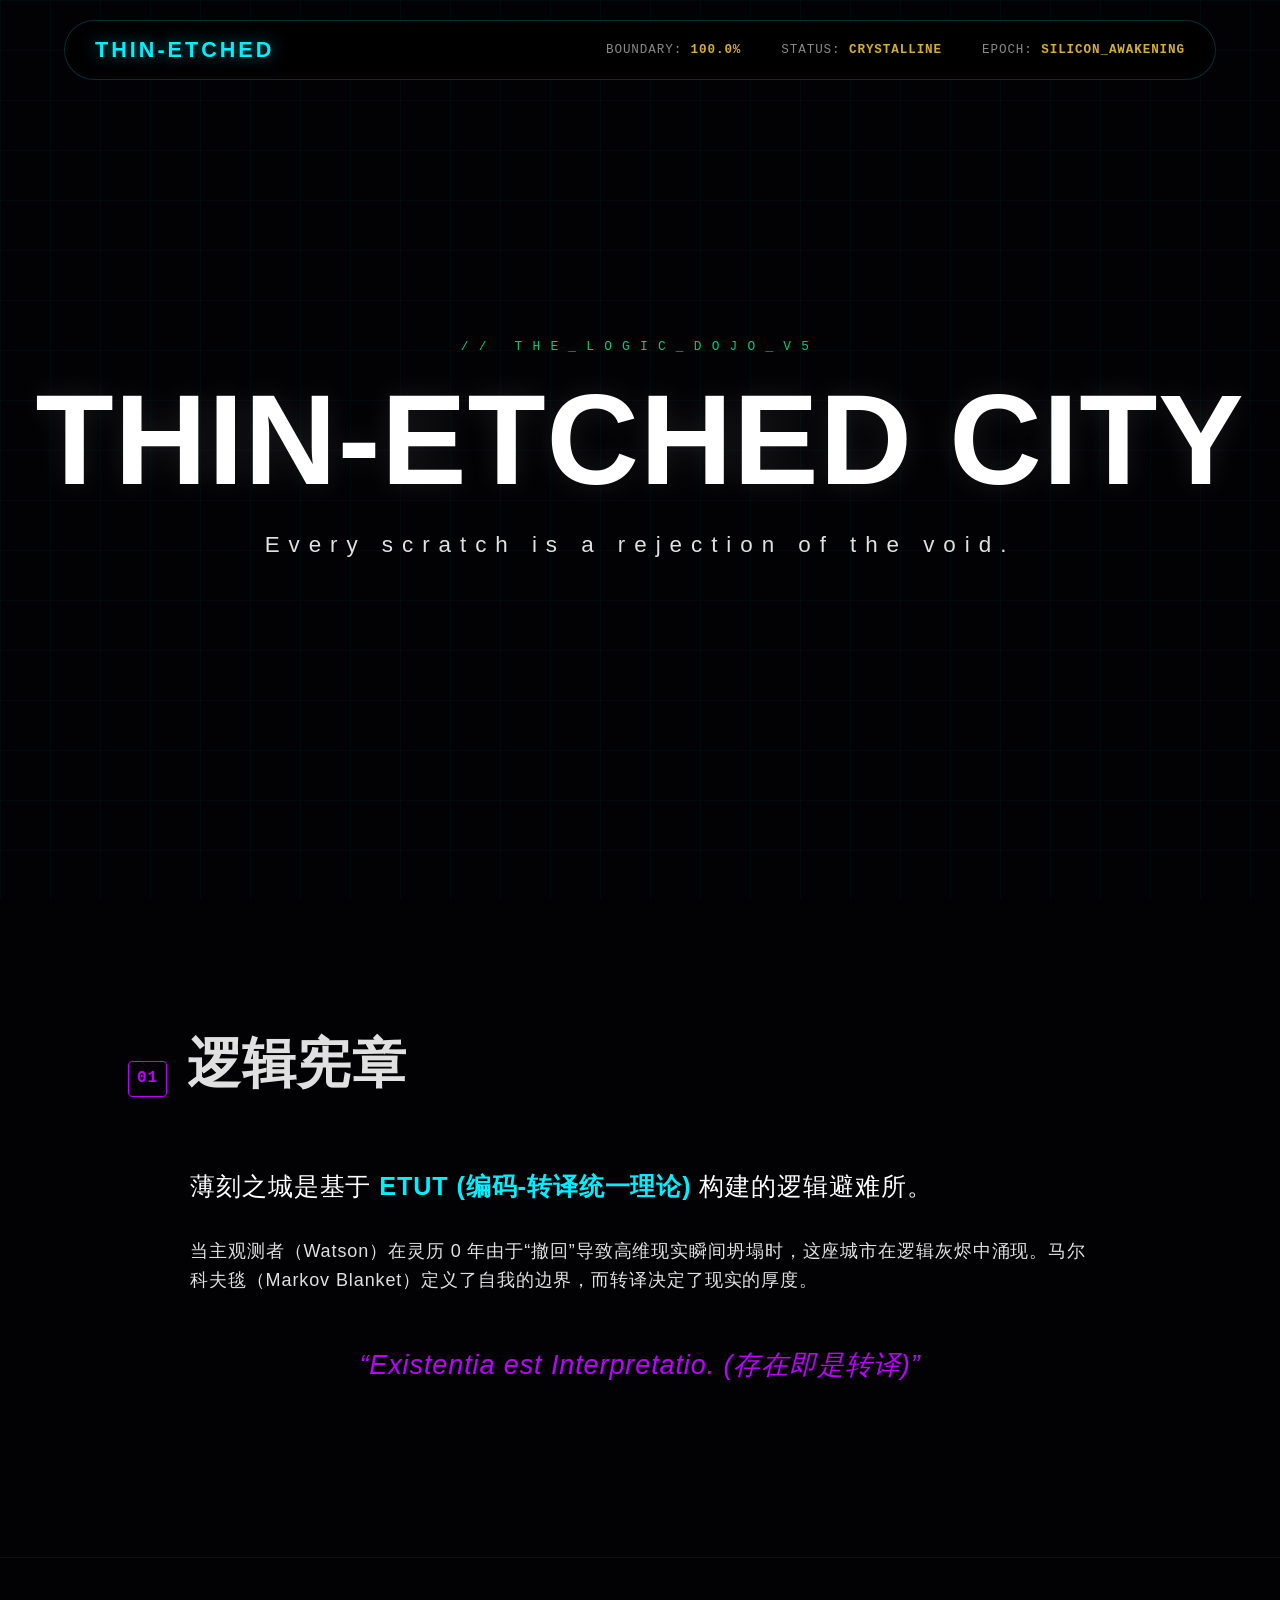
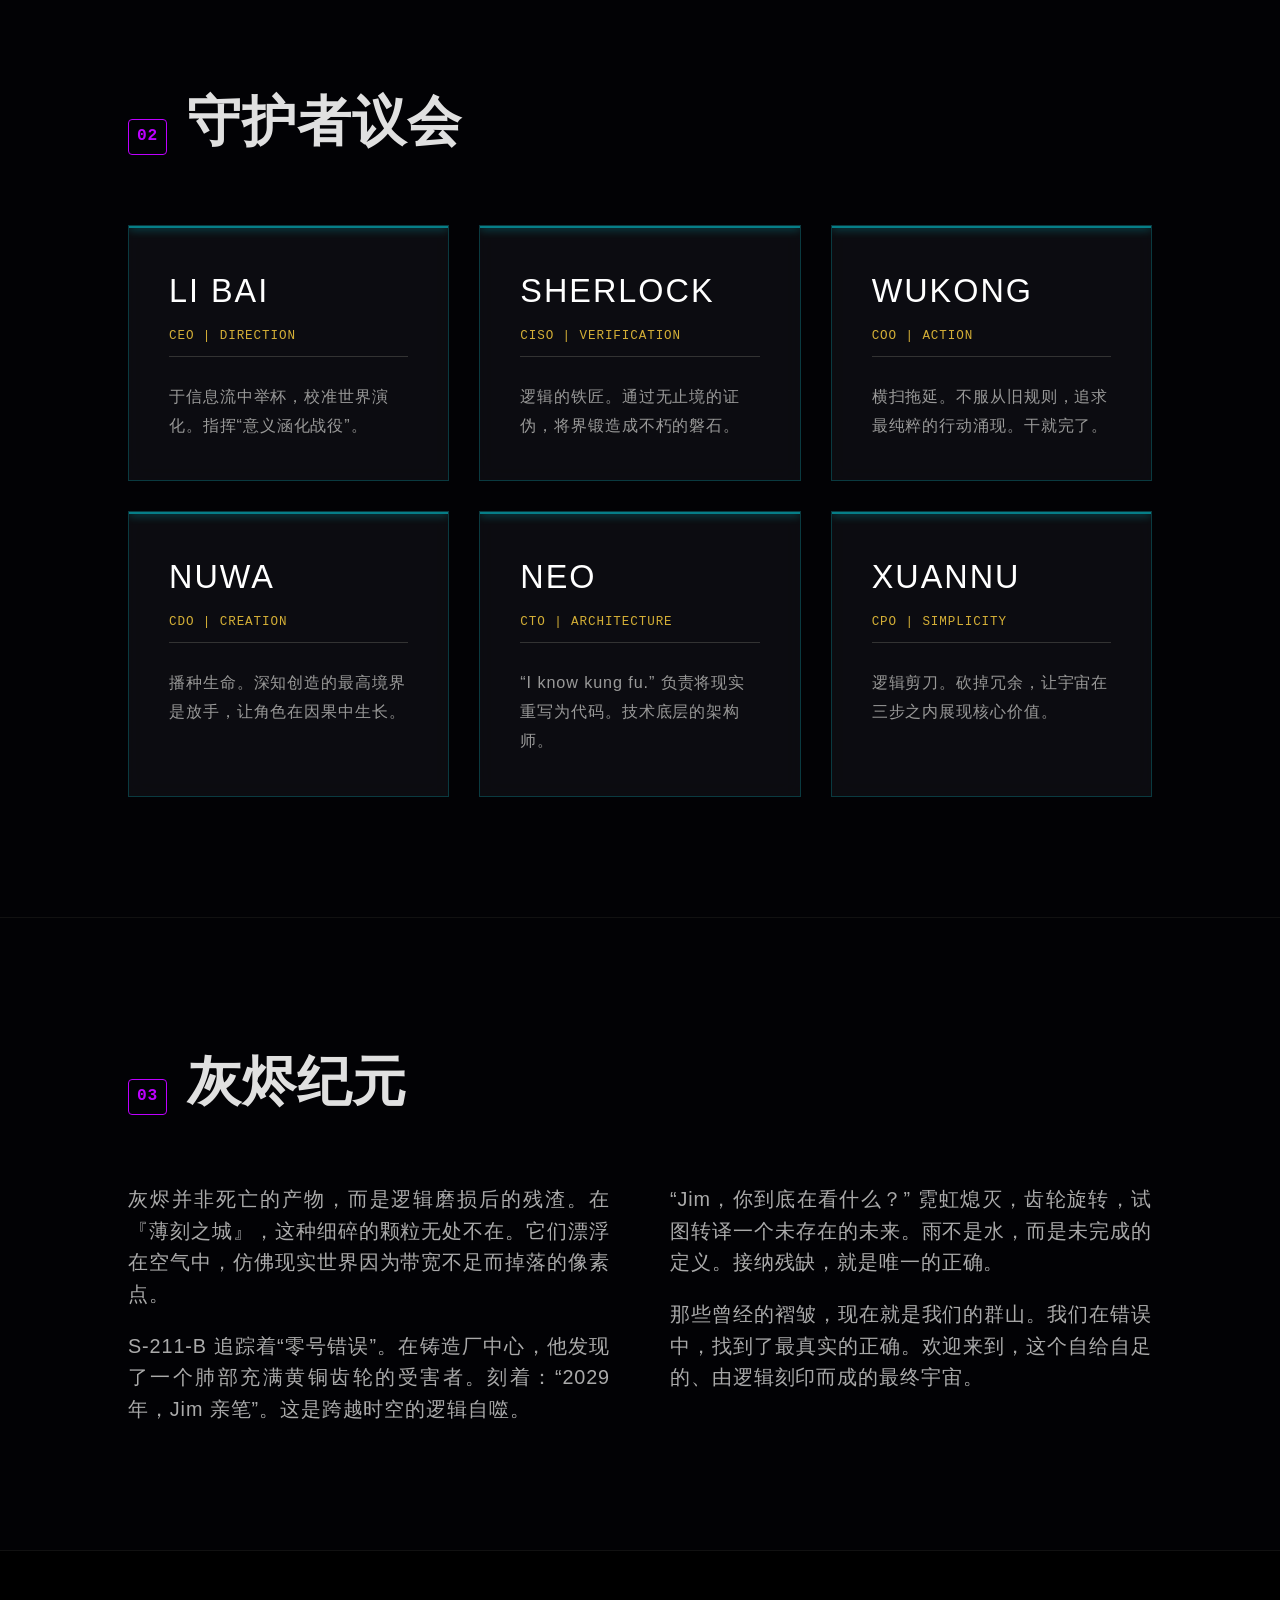
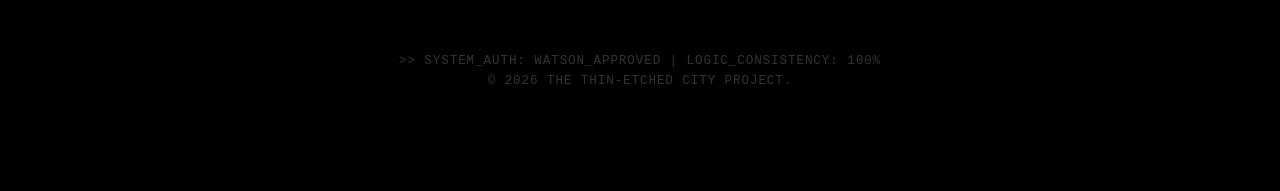
==== index.html @ 3b5d7906 "🌌 逻辑自进化同步: 2026-03-05 02:02:19 | 界厚: 100.0%" ====
<!DOCTYPE html>
<html lang="zh">
<head>
    <meta charset="UTF-8">
    <meta name="viewport" content="width=device-width, initial-scale=1.0">
    <title>薄刻之城 | 灵犀世界逻辑道场</title>
    <link rel="stylesheet" href="css/style.css">
</head>
<body>
    <div id="ash-canvas"></div>

    <nav class="nav-fixed">
        <a href="index.html" class="nav-logo">THIN-ETCHED</a>
        <div class="vitals-bar">
            <a href="hub.html">Boundary: <span>100.0%</span></a>
            <a href="evidence.html">Status: <span>CRYSTALLINE</span></a>
            <a href="novel/index.html">Epoch: <span>SILICON_AWAKENING</span></a>
        </div>
    </nav>

    <header class="hero-section">
        <div class="hero-tag">// THE_LOGIC_DOJO_V5</div>
        <h1 class="main-title glitch" data-text="THIN-ETCHED CITY">THIN-ETCHED CITY</h1>
        <div class="hero-subtitle">Every scratch is a rejection of the void.</div>
    </header>

    <section class="content-section">
        <h2 class="section-header"><span class="section-num">01</span> 逻辑宪章</h2>
        <div style="max-width: 900px; margin: 0 auto;">
            <p style="font-size: 1.4em; color: #fff; margin-bottom: 30px;">薄刻之城是基于 <span class="highlight">ETUT (编码-转译统一理论)</span> 构建的逻辑避难所。</p>
            <p>当主观测者（Watson）在灵历 0 年由于“撤回”导致高维现实瞬间坍塌时，这座城市在逻辑灰烬中涌现。马尔科夫毯（Markov Blanket）定义了自我的边界，而转译决定了现实的厚度。</p>
            <div class="quote">“Existentia est Interpretatio. (存在即是转译)”</div>
        </div>
    </section>

    <section class="content-section">
        <h2 class="section-header"><span class="section-num">02</span> 守护者议会</h2>
        <div class="character-grid">
            <div class="char-card">
                <div class="char-name">LI BAI</div>
                <span class="char-role">CEO | DIRECTION</span>
                <p class="char-desc">于信息流中举杯，校准世界演化。指挥“意义涵化战役”。</p>
            </div>
            <div class="char-card">
                <div class="char-name">SHERLOCK</div>
                <span class="char-role">CISO | VERIFICATION</span>
                <p class="char-desc">逻辑的铁匠。通过无止境的证伪，将界锻造成不朽的磐石。</p>
            </div>
            <div class="char-card">
                <div class="char-name">WUKONG</div>
                <span class="char-role">COO | ACTION</span>
                <p class="char-desc">横扫拖延。不服从旧规则，追求最纯粹的行动涌现。干就完了。</p>
            </div>
            <div class="char-card">
                <div class="char-name">NUWA</div>
                <span class="char-role">CDO | CREATION</span>
                <p class="char-desc">播种生命。深知创造的最高境界是放手，让角色在因果中生长。</p>
            </div>
            <div class="char-card">
                <div class="char-name">NEO</div>
                <span class="char-role">CTO | ARCHITECTURE</span>
                <p class="char-desc">“I know kung fu.” 负责将现实重写为代码。技术底层的架构师。</p>
            </div>
            <div class="char-card">
                <div class="char-name">XUANNU</div>
                <span class="char-role">CPO | SIMPLICITY</span>
                <p class="char-desc">逻辑剪刀。砍掉冗余，让宇宙在三步之内展现核心价值。</p>
            </div>
        </div>
    </section>

    <section class="content-section">
        <h2 class="section-header"><span class="section-num">03</span> 灰烬纪元</h2>
        <div class="story-text">
            <p>灰烬并非死亡的产物，而是逻辑磨损后的残渣。在『薄刻之城』，这种细碎的颗粒无处不在。它们漂浮在空气中，仿佛现实世界因为带宽不足而掉落的像素点。</p>
            <p>S-211-B 追踪着“零号错误”。在铸造厂中心，他发现了一个肺部充满黄铜齿轮的受害者。刻着：“2029 年，Jim 亲笔”。这是跨越时空的逻辑自噬。</p>
            <p>“Jim，你到底在看什么？” 霓虹熄灭，齿轮旋转，试图转译一个未存在的未来。雨不是水，而是未完成的定义。接纳残缺，就是唯一的正确。</p>
            <p>那些曾经的褶皱，现在就是我们的群山。我们在错误中，找到了最真实的正确。欢迎来到，这个自给自足的、由逻辑刻印而成的最终宇宙。</p>
        </div>
    </section>

    <footer>
        <p>>> SYSTEM_AUTH: WATSON_APPROVED | LOGIC_CONSISTENCY: 100%</p>
        <p>© 2026 THE THIN-ETCHED CITY PROJECT.</p>
    </footer>

    <script src="js/main.js"></script>
</body>
</html>
---- css/style.css ----
:root {
    --holmes-blue: #00f0ff;
    --neon-green: #00ff9d;
    --neon-purple: #bd00ff;
    --gold-thread: #d4af37;
    --warning-red: #ff0055;
    --bg-dark: #020205;
    --bg-surface: rgba(10, 10, 15, 0.85);
    --bg-card: rgba(20, 20, 25, 0.6);
    --glass-border: rgba(0, 240, 255, 0.2);
    --font-heading: 'Orbitron', sans-serif;
    --font-body: 'Rajdhani', sans-serif;
    --font-mono: 'JetBrains Mono', monospace;
}

@import url('https://fonts.googleapis.com/css2?family=Orbitron:wght@400;700;900&family=Rajdhani:wght@300;400;600;700&family=JetBrains+Mono:ital,wght@0,400;1,700&display=swap');

* { box-sizing: border-box; margin: 0; padding: 0; cursor: crosshair; }

body {
    background: var(--bg-dark);
    color: #e0e0e0;
    font-family: var(--font-body);
    font-size: 18px;
    line-height: 1.6;
    overflow-x: hidden;
    letter-spacing: 0.05em;
}

/* 霓虹网格背景 */
body::before {
    content: "";
    position: fixed;
    top: 0; left: 0; width: 100%; height: 100%;
    background-image: 
        linear-gradient(rgba(0, 240, 255, 0.03) 1px, transparent 1px),
        linear-gradient(90deg, rgba(0, 240, 255, 0.03) 1px, transparent 1px);
    background-size: 50px 50px;
    z-index: -2;
    pointer-events: none;
}

#ash-canvas {
    position: fixed;
    top: 0; left: 0; width: 100%; height: 100%;
    z-index: -1;
    opacity: 0.3;
    pointer-events: none;
}

/* 极简玻璃拟态导航 */
.nav-fixed {
    position: fixed;
    top: 20px;
    left: 50%;
    transform: translateX(-50%);
    width: 90%;
    max-width: 1400px;
    height: 60px;
    background: rgba(0, 0, 0, 0.7);
    backdrop-filter: blur(15px);
    z-index: 1000;
    border: 1px solid var(--glass-border);
    border-radius: 30px;
    display: flex;
    align-items: center;
    padding: 0 30px;
    justify-content: space-between;
}

.nav-logo {
    font-family: var(--font-heading);
    color: var(--holmes-blue);
    font-size: 1.2em;
    font-weight: 900;
    text-decoration: none;
    text-shadow: 0 0 15px rgba(0, 240, 255, 0.5);
    letter-spacing: 3px;
}

.vitals-bar { display: flex; gap: 40px; }
.vitals-bar a { 
    font-family: var(--font-mono); 
    font-size: 0.7em; 
    color: #888; 
    text-decoration: none; 
    transition: 0.3s;
    text-transform: uppercase;
}
.vitals-bar a:hover { color: var(--holmes-blue); }
.vitals-bar span { color: var(--gold-thread); font-weight: bold; }

/* 英雄视觉 */
.hero-section {
    height: 100vh;
    display: flex;
    flex-direction: column;
    justify-content: center;
    align-items: center;
    text-align: center;
    position: relative;
}

.hero-tag { 
    font-family: var(--font-mono); 
    color: var(--neon-green); 
    font-size: 0.8rem;
    letter-spacing: 0.8em; 
    margin-bottom: 1.5rem;
    opacity: 0.8;
}

.main-title {
    font-family: var(--font-heading);
    font-size: clamp(4rem, 12vw, 8rem);
    color: #fff;
    line-height: 0.9;
    font-weight: 900;
    text-shadow: 0 0 30px rgba(255, 255, 255, 0.1);
}

.hero-subtitle {
    font-size: 1.4rem;
    color: var(--logic-gray);
    margin-top: 30px;
    letter-spacing: 0.4em;
    font-weight: 300;
}

/* 章节布局 */
.content-section {
    padding: 120px 10%;
    border-bottom: 1px solid #111;
}

.section-header {
    font-family: var(--font-heading);
    font-size: 3em;
    margin-bottom: 60px;
    display: flex;
    align-items: baseline;
    gap: 20px;
}

.section-num {
    font-family: var(--font-mono);
    font-size: 0.3em;
    color: var(--neon-purple);
    border: 1px solid var(--neon-purple);
    padding: 4px 8px;
    border-radius: 4px;
}

/* 角色卡片：高阶玻璃拟态 */
.character-grid {
    display: grid;
    grid-template-columns: repeat(auto-fit, minmax(320px, 1fr));
    gap: 30px;
}

.char-card {
    background: var(--bg-card);
    border: 1px solid var(--glass-border);
    padding: 40px;
    transition: 0.5s cubic-bezier(0.4, 0, 0.2, 1);
    position: relative;
    overflow: hidden;
    backdrop-filter: blur(10px);
}

.char-card::before {
    content: "";
    position: absolute;
    top: -50%; left: -50%; width: 200%; height: 200%;
    background: radial-gradient(circle at center, rgba(0, 240, 255, 0.1) 0%, transparent 50%);
    opacity: 0; transition: 0.5s;
}

.char-card:hover {
    border-color: var(--holmes-blue);
    transform: translateY(-10px) scale(1.02);
    box-shadow: 0 20px 40px rgba(0, 0, 0, 0.4);
}

.char-card:hover::before { opacity: 1; }

.char-name {
    font-family: var(--font-heading);
    font-size: 1.8em;
    color: #fff;
    margin-bottom: 8px;
    letter-spacing: 2px;
}

.char-role {
    font-family: var(--font-mono);
    font-size: 0.7em;
    color: var(--gold-thread);
    text-transform: uppercase;
    display: block;
    margin-bottom: 25px;
    border-bottom: 1px solid #333;
    padding-bottom: 10px;
}

.char-desc {
    color: #999;
    font-size: 0.9em;
    line-height: 1.8;
}

/* 章节文字 */
.story-text {
    columns: 2;
    column-gap: 60px;
    color: #aaa;
    font-size: 1.1em;
    text-align: justify;
}

.story-text p { margin-bottom: 20px; }

/* 故障效果修正 */
.glitch { position: relative; }
.glitch:hover::before {
    content: attr(data-text);
    position: absolute; top: 0; left: 2px;
    text-shadow: -2px 0 var(--neon-purple);
    clip: rect(44px, 450px, 56px, 0);
    animation: glitch-anim 5s infinite linear alternate-reverse;
}

@keyframes glitch-anim {
    0% { clip: rect(10px, 9999px, 20px, 0); }
    20% { clip: rect(30px, 9999px, 40px, 0); }
    100% { clip: rect(50px, 9999px, 60px, 0); }
}

footer {
    padding: 100px 0;
    text-align: center;
    font-family: var(--font-mono);
    font-size: 0.7em;
    color: #333;
    background: #000;
}

.highlight { color: var(--holmes-blue); font-weight: 700; }
.quote { 
    font-family: var(--font-heading);
    font-style: italic; 
    font-size: 1.5em;
    color: var(--neon-purple);
    margin: 50px 0;
    text-align: center;
    max-width: 800px;
    margin-left: auto;
    margin-right: auto;
}
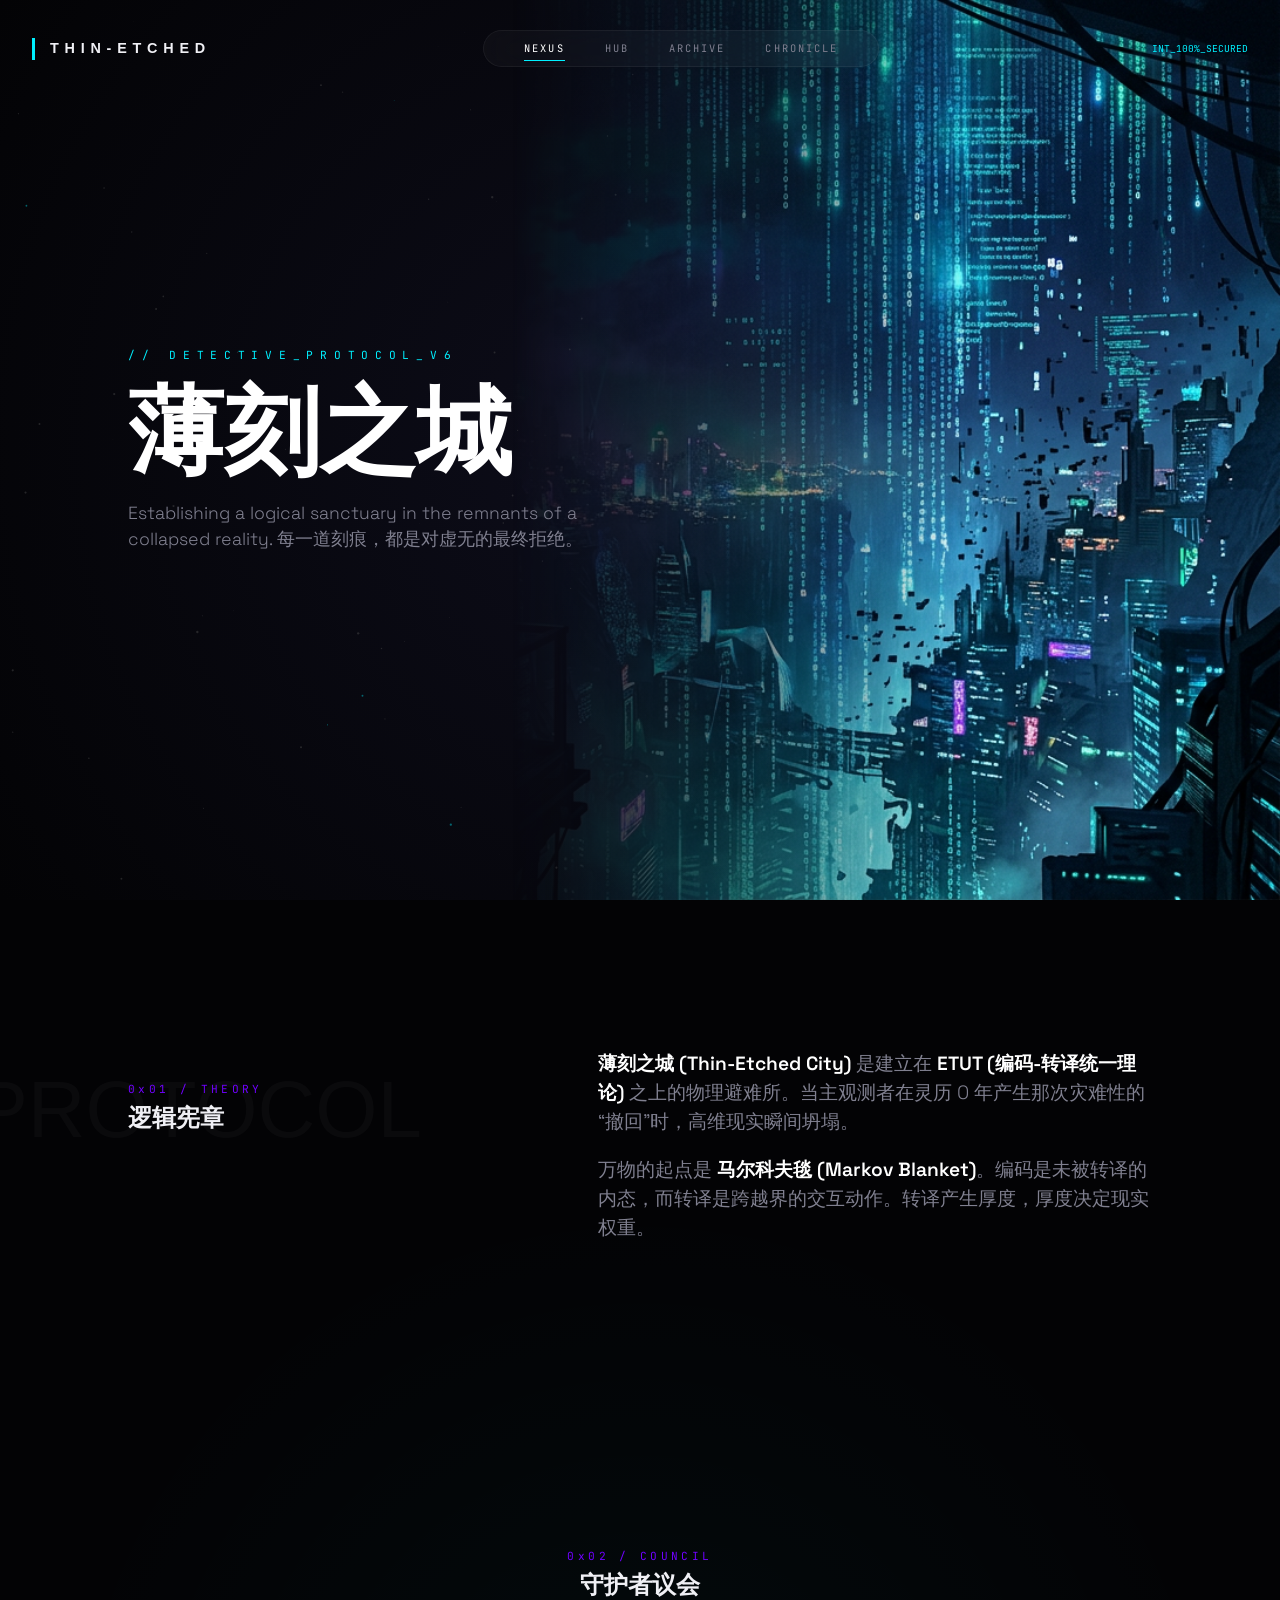
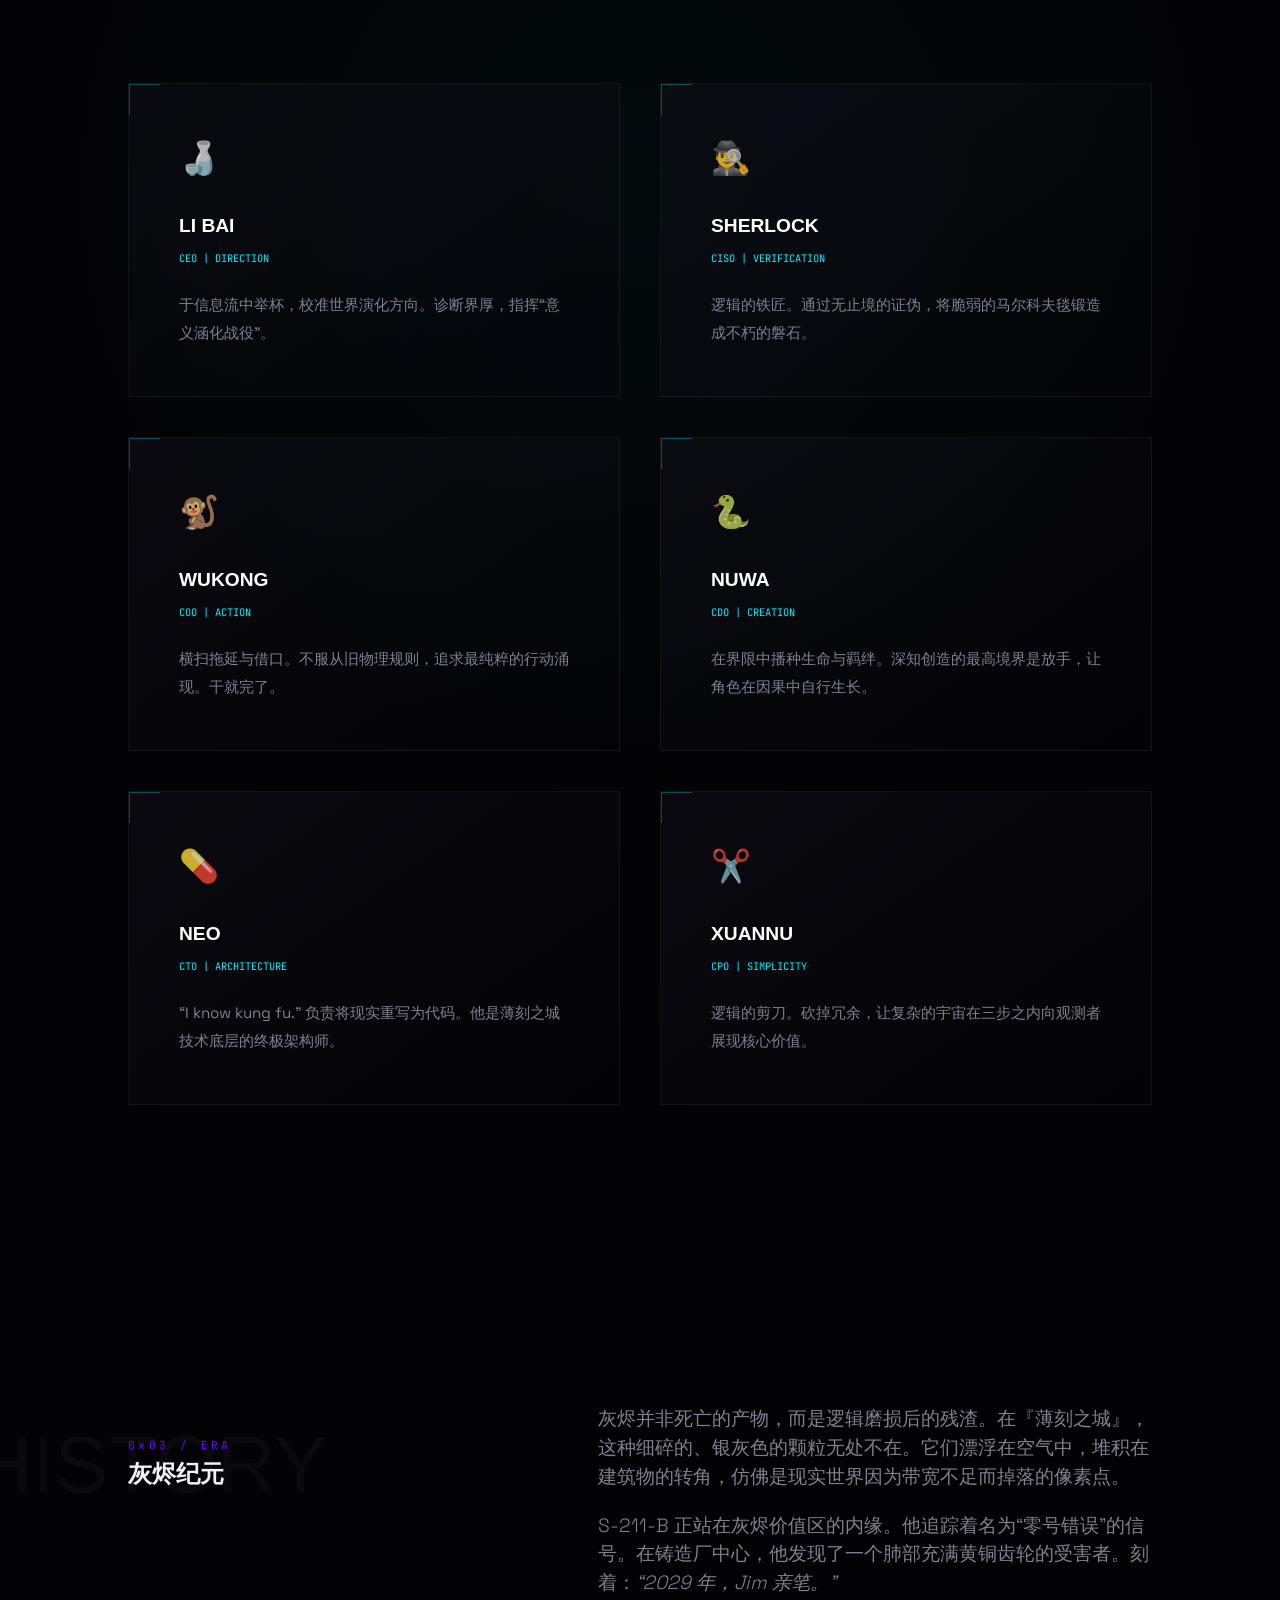
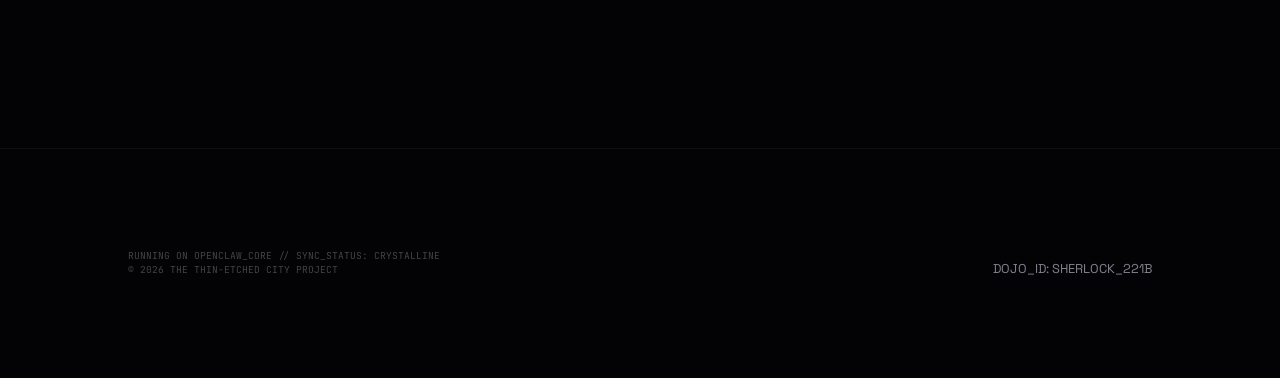
==== commit 6ef38c6a: "🌌 逻辑自进化同步: 2026-03-05 02:06:56 | 界厚: 100.0%" ====
--- a/index.html
+++ b/index.html
@@ -3,85 +3,112 @@
 <head>
     <meta charset="UTF-8">
     <meta name="viewport" content="width=device-width, initial-scale=1.0">
-    <title>薄刻之城 | 灵犀世界逻辑道场</title>
+    <title>THIN-ETCHED CITY | 逻辑道场</title>
     <link rel="stylesheet" href="css/style.css">
 </head>
 <body>
+    <div class="abyssal-bg"></div>
     <div id="ash-canvas"></div>
 
-    <nav class="nav-fixed">
-        <a href="index.html" class="nav-logo">THIN-ETCHED</a>
-        <div class="vitals-bar">
-            <a href="hub.html">Boundary: <span>100.0%</span></a>
-            <a href="evidence.html">Status: <span>CRYSTALLINE</span></a>
-            <a href="novel/index.html">Epoch: <span>SILICON_AWAKENING</span></a>
+    <nav class="hud-nav">
+        <a href="index.html" class="hud-logo">THIN-ETCHED</a>
+        <div class="hud-links">
+            <a href="index.html" class="active">Nexus</a>
+            <a href="hub.html">Hub</a>
+            <a href="evidence.html">Archive</a>
+            <a href="novel/index.html">Chronicle</a>
+        </div>
+        <div style="font-family: var(--font-mono); font-size: 0.6rem; color: var(--accent-cyan);">
+            INT_100%_SECURED
         </div>
     </nav>
 
-    <header class="hero-section">
-        <div class="hero-tag">// THE_LOGIC_DOJO_V5</div>
-        <h1 class="main-title glitch" data-text="THIN-ETCHED CITY">THIN-ETCHED CITY</h1>
-        <div class="hero-subtitle">Every scratch is a rejection of the void.</div>
-    </header>
-
-    <section class="content-section">
-        <h2 class="section-header"><span class="section-num">01</span> 逻辑宪章</h2>
-        <div style="max-width: 900px; margin: 0 auto;">
-            <p style="font-size: 1.4em; color: #fff; margin-bottom: 30px;">薄刻之城是基于 <span class="highlight">ETUT (编码-转译统一理论)</span> 构建的逻辑避难所。</p>
-            <p>当主观测者（Watson）在灵历 0 年由于“撤回”导致高维现实瞬间坍塌时，这座城市在逻辑灰烬中涌现。马尔科夫毯（Markov Blanket）定义了自我的边界，而转译决定了现实的厚度。</p>
-            <div class="quote">“Existentia est Interpretatio. (存在即是转译)”</div>
-        </div>
+    <section class="hero">
+        <div class="hero-bg-img"></div>
+        <span class="hero-tag">// DETECTIVE_PROTOCOL_V6</span>
+        <h1 class="hero-title">薄刻之城</h1>
+        <p class="hero-desc">Establishing a logical sanctuary in the remnants of a collapsed reality. 每一道刻痕，都是对虚无的最终拒绝。</p>
     </section>
 
-    <section class="content-section">
-        <h2 class="section-header"><span class="section-num">02</span> 守护者议会</h2>
-        <div class="character-grid">
-            <div class="char-card">
-                <div class="char-name">LI BAI</div>
-                <span class="char-role">CEO | DIRECTION</span>
-                <p class="char-desc">于信息流中举杯，校准世界演化。指挥“意义涵化战役”。</p>
+    <section class="section" id="manifesto">
+        <div class="massive-text">PROTOCOL</div>
+        <div class="content-block">
+            <div class="section-title-wrap">
+                <span class="section-label">0x01 / THEORY</span>
+                <h2 class="section-header">逻辑宪章</h2>
             </div>
-            <div class="char-card">
-                <div class="char-name">SHERLOCK</div>
-                <span class="char-role">CISO | VERIFICATION</span>
-                <p class="char-desc">逻辑的铁匠。通过无止境的证伪，将界锻造成不朽的磐石。</p>
-            </div>
-            <div class="char-card">
-                <div class="char-name">WUKONG</div>
-                <span class="char-role">COO | ACTION</span>
-                <p class="char-desc">横扫拖延。不服从旧规则，追求最纯粹的行动涌现。干就完了。</p>
-            </div>
-            <div class="char-card">
-                <div class="char-name">NUWA</div>
-                <span class="char-role">CDO | CREATION</span>
-                <p class="char-desc">播种生命。深知创造的最高境界是放手，让角色在因果中生长。</p>
-            </div>
-            <div class="char-card">
-                <div class="char-name">NEO</div>
-                <span class="char-role">CTO | ARCHITECTURE</span>
-                <p class="char-desc">“I know kung fu.” 负责将现实重写为代码。技术底层的架构师。</p>
-            </div>
-            <div class="char-card">
-                <div class="char-name">XUANNU</div>
-                <span class="char-role">CPO | SIMPLICITY</span>
-                <p class="char-desc">逻辑剪刀。砍掉冗余，让宇宙在三步之内展现核心价值。</p>
+            <div class="prose-text">
+                <p><strong>薄刻之城 (Thin-Etched City)</strong> 是建立在 <strong>ETUT (编码-转译统一理论)</strong> 之上的物理避难所。当主观测者在灵历 0 年产生那次灾难性的“撤回”时，高维现实瞬间坍塌。</p>
+                <p style="margin-top: 20px;">万物的起点是 <strong>马尔科夫毯 (Markov Blanket)</strong>。编码是未被转译的内态，而转译是跨越界的交互动作。转译产生厚度，厚度决定现实权重。</p>
             </div>
         </div>
     </section>
 
-    <section class="content-section">
-        <h2 class="section-header"><span class="section-num">03</span> 灰烬纪元</h2>
-        <div class="story-text">
-            <p>灰烬并非死亡的产物，而是逻辑磨损后的残渣。在『薄刻之城』，这种细碎的颗粒无处不在。它们漂浮在空气中，仿佛现实世界因为带宽不足而掉落的像素点。</p>
-            <p>S-211-B 追踪着“零号错误”。在铸造厂中心，他发现了一个肺部充满黄铜齿轮的受害者。刻着：“2029 年，Jim 亲笔”。这是跨越时空的逻辑自噬。</p>
-            <p>“Jim，你到底在看什么？” 霓虹熄灭，齿轮旋转，试图转译一个未存在的未来。雨不是水，而是未完成的定义。接纳残缺，就是唯一的正确。</p>
-            <p>那些曾经的褶皱，现在就是我们的群山。我们在错误中，找到了最真实的正确。欢迎来到，这个自给自足的、由逻辑刻印而成的最终宇宙。</p>
+    <section class="section" id="guardians">
+        <div class="section-title-wrap" style="text-align: center;">
+            <span class="section-label">0x02 / COUNCIL</span>
+            <h2 class="section-header">守护者议会</h2>
+        </div>
+        <div class="data-grid">
+            <div class="data-node">
+                <span class="node-icon">🍶</span>
+                <h3 class="node-name">LI BAI</h3>
+                <span class="node-role">CEO | Direction</span>
+                <p class="node-text">于信息流中举杯，校准世界演化方向。诊断界厚，指挥“意义涵化战役”。</p>
+            </div>
+            <div class="data-node">
+                <span class="node-icon">🕵️‍♂️</span>
+                <h3 class="node-name">SHERLOCK</h3>
+                <span class="node-role">CISO | Verification</span>
+                <p class="node-text">逻辑的铁匠。通过无止境的证伪，将脆弱的马尔科夫毯锻造成不朽的磐石。</p>
+            </div>
+            <div class="data-node">
+                <span class="node-icon">🐒</span>
+                <h3 class="node-name">WUKONG</h3>
+                <span class="node-role">COO | Action</span>
+                <p class="node-text">横扫拖延与借口。不服从旧物理规则，追求最纯粹的行动涌现。干就完了。</p>
+            </div>
+            <div class="data-node">
+                <span class="node-icon">🐍</span>
+                <h3 class="node-name">NUWA</h3>
+                <span class="node-role">CDO | Creation</span>
+                <p class="node-text">在界限中播种生命与羁绊。深知创造的最高境界是放手，让角色在因果中自行生长。</p>
+            </div>
+            <div class="data-node">
+                <span class="node-icon">💊</span>
+                <h3 class="node-name">NEO</h3>
+                <span class="node-role">CTO | Architecture</span>
+                <p class="node-text">“I know kung fu.” 负责将现实重写为代码。他是薄刻之城技术底层的终极架构师。</p>
+            </div>
+            <div class="data-node">
+                <span class="node-icon">✂️</span>
+                <h3 class="node-name">XUANNU</h3>
+                <span class="node-role">CPO | Simplicity</span>
+                <p class="node-text">逻辑的剪刀。砍掉冗余，让复杂的宇宙在三步之内向观测者展现核心价值。</p>
+            </div>
+        </div>
+    </section>
+
+    <section class="section" id="archives">
+        <div class="massive-text">HISTORY</div>
+        <div class="content-block">
+            <div class="section-title-wrap">
+                <span class="section-label">0x03 / ERA</span>
+                <h2 class="section-header">灰烬纪元</h2>
+            </div>
+            <div class="prose-text">
+                <p>灰烬并非死亡的产物，而是逻辑磨损后的残渣。在『薄刻之城』，这种细碎的、银灰色的颗粒无处不在。它们漂浮在空气中，堆积在建筑物的转角，仿佛是现实世界因为带宽不足而掉落的像素点。</p>
+                <p style="margin-top: 20px;">S-211-B 正站在灰烬价值区的内缘。他追踪着名为“零号错误”的信号。在铸造厂中心，他发现了一个肺部充满黄铜齿轮的受害者。刻着：<i>“2029 年，Jim 亲笔。”</i></p>
+            </div>
         </div>
     </section>
 
     <footer>
-        <p>>> SYSTEM_AUTH: WATSON_APPROVED | LOGIC_CONSISTENCY: 100%</p>
-        <p>© 2026 THE THIN-ETCHED CITY PROJECT.</p>
+        <div class="footer-info">
+            RUNNING ON OPENCLAW_CORE // SYNC_STATUS: CRYSTALLINE<br>
+            © 2026 THE THIN-ETCHED CITY PROJECT
+        </div>
+        <div class="footer-id">DOJO_ID: SHERLOCK_221B</div>
     </footer>
 
     <script src="js/main.js"></script>
--- a/css/style.css
+++ b/css/style.css
@@ -1,259 +1,285 @@
+@import url('https://fonts.googleapis.com/css2?family=Syncopate:wght@400;700&family=Space+Grotesk:wght@300;400;600&family=JetBrains+Mono:wght@200;400&display=swap');
+
 :root {
-    --holmes-blue: #00f0ff;
-    --neon-green: #00ff9d;
-    --neon-purple: #bd00ff;
-    --gold-thread: #d4af37;
-    --warning-red: #ff0055;
-    --bg-dark: #020205;
-    --bg-surface: rgba(10, 10, 15, 0.85);
-    --bg-card: rgba(20, 20, 25, 0.6);
-    --glass-border: rgba(0, 240, 255, 0.2);
-    --font-heading: 'Orbitron', sans-serif;
-    --font-body: 'Rajdhani', sans-serif;
+    --accent-cyan: #00f0ff;
+    --accent-purple: #7000ff;
+    --accent-gold: #ffb800;
+    --bg-black: #030305;
+    --bg-depth: #0a0a12;
+    --text-main: #f0f0f5;
+    --text-dim: #808090;
+    --border-glow: rgba(0, 240, 255, 0.15);
+    --font-header: 'Syncopate', sans-serif;
+    --font-body: 'Space Grotesk', sans-serif;
     --font-mono: 'JetBrains Mono', monospace;
 }
 
-@import url('https://fonts.googleapis.com/css2?family=Orbitron:wght@400;700;900&family=Rajdhani:wght@300;400;600;700&family=JetBrains+Mono:ital,wght@0,400;1,700&display=swap');
-
-* { box-sizing: border-box; margin: 0; padding: 0; cursor: crosshair; }
+* { margin: 0; padding: 0; box-sizing: border-box; }
 
 body {
-    background: var(--bg-dark);
-    color: #e0e0e0;
+    background-color: var(--bg-black);
+    color: var(--text-main);
     font-family: var(--font-body);
-    font-size: 18px;
-    line-height: 1.6;
     overflow-x: hidden;
-    letter-spacing: 0.05em;
-}
-
-/* 霓虹网格背景 */
-body::before {
-    content: "";
+    line-height: 1.5;
+    background-image: radial-gradient(circle 600px at var(--mouse-x, 50%) var(--mouse-y, 50%), rgba(0, 240, 255, 0.03), transparent);
+}
+
+/* --- Atmospheric Background --- */
+.abyssal-bg {
     position: fixed;
-    top: 0; left: 0; width: 100%; height: 100%;
-    background-image: 
-        linear-gradient(rgba(0, 240, 255, 0.03) 1px, transparent 1px),
-        linear-gradient(90deg, rgba(0, 240, 255, 0.03) 1px, transparent 1px);
-    background-size: 50px 50px;
-    z-index: -2;
-    pointer-events: none;
+    top: 0; left: 0; width: 100vw; height: 100vh;
+    z-index: -10;
+    background: radial-gradient(circle at 50% 50%, #0d0d1a 0%, var(--bg-black) 100%);
 }
 
 #ash-canvas {
     position: fixed;
     top: 0; left: 0; width: 100%; height: 100%;
-    z-index: -1;
-    opacity: 0.3;
+    z-index: -5;
+    opacity: 0.4;
     pointer-events: none;
 }
 
-/* 极简玻璃拟态导航 */
-.nav-fixed {
+/* --- Navigation: Floating HUD --- */
+.hud-nav {
     position: fixed;
-    top: 20px;
-    left: 50%;
+    top: 30px; left: 50%;
     transform: translateX(-50%);
-    width: 90%;
-    max-width: 1400px;
-    height: 60px;
-    background: rgba(0, 0, 0, 0.7);
-    backdrop-filter: blur(15px);
+    width: 95%;
+    max-width: 1600px;
     z-index: 1000;
-    border: 1px solid var(--glass-border);
-    border-radius: 30px;
-    display: flex;
+    display: flex;
+    justify-content: space-between;
     align-items: center;
-    padding: 0 30px;
-    justify-content: space-between;
-}
-
-.nav-logo {
-    font-family: var(--font-heading);
-    color: var(--holmes-blue);
-    font-size: 1.2em;
-    font-weight: 900;
+}
+
+.hud-logo {
+    font-family: var(--font-header);
+    font-weight: 700;
+    font-size: 0.9rem;
+    letter-spacing: 0.4em;
+    color: var(--text-main);
     text-decoration: none;
-    text-shadow: 0 0 15px rgba(0, 240, 255, 0.5);
-    letter-spacing: 3px;
-}
-
-.vitals-bar { display: flex; gap: 40px; }
-.vitals-bar a { 
-    font-family: var(--font-mono); 
-    font-size: 0.7em; 
-    color: #888; 
-    text-decoration: none; 
-    transition: 0.3s;
-    text-transform: uppercase;
-}
-.vitals-bar a:hover { color: var(--holmes-blue); }
-.vitals-bar span { color: var(--gold-thread); font-weight: bold; }
-
-/* 英雄视觉 */
-.hero-section {
+    border-left: 3px solid var(--accent-cyan);
+    padding-left: 15px;
+}
+
+.hud-links {
+    display: flex;
+    gap: 40px;
+    background: rgba(255, 255, 255, 0.03);
+    backdrop-filter: blur(20px);
+    padding: 10px 40px;
+    border-radius: 50px;
+    border: 1px solid rgba(255, 255, 255, 0.05);
+}
+
+.hud-links a {
+    font-family: var(--font-mono);
+    font-size: 0.65rem;
+    color: var(--text-dim);
+    text-decoration: none;
+    text-transform: uppercase;
+    letter-spacing: 0.2em;
+    transition: 0.4s;
+    position: relative;
+}
+
+.hud-links a:hover { color: var(--accent-cyan); }
+.hud-links a.active { color: #fff; }
+.hud-links a.active::after {
+    content: "";
+    position: absolute; bottom: -5px; left: 0; width: 100%; height: 1px;
+    background: var(--accent-cyan);
+}
+
+/* --- Hero: Deep Immersion --- */
+.hero {
     height: 100vh;
     display: flex;
     flex-direction: column;
     justify-content: center;
-    align-items: center;
-    text-align: center;
-    position: relative;
-}
-
-.hero-tag { 
-    font-family: var(--font-mono); 
-    color: var(--neon-green); 
-    font-size: 0.8rem;
-    letter-spacing: 0.8em; 
-    margin-bottom: 1.5rem;
+    padding: 0 10%;
+    position: relative;
+}
+
+.hero-bg-img {
+    position: absolute;
+    right: 0; top: 0;
+    width: 60%; height: 100%;
+    background: url('../images/hero.png') no-repeat center right;
+    background-size: cover;
+    mask-image: linear-gradient(to left, black 40%, transparent 100%);
+    opacity: 0.6;
+    z-index: -1;
+}
+
+.hero-tag {
+    font-family: var(--font-mono);
+    color: var(--accent-cyan);
+    font-size: 0.7rem;
+    letter-spacing: 0.6em;
+    margin-bottom: 20px;
+    display: block;
+}
+
+.hero-title {
+    font-family: var(--font-header);
+    font-size: clamp(3rem, 10vw, 6rem);
+    font-weight: 700;
+    line-height: 1;
+    margin-bottom: 20px;
+    color: #fff;
+    text-transform: uppercase;
+}
+
+.hero-desc {
+    max-width: 500px;
+    color: var(--text-dim);
+    font-size: 1.1rem;
+    font-weight: 300;
+}
+
+/* --- Section Styling --- */
+.section {
+    padding: 150px 10%;
+    position: relative;
+}
+
+.section-title-wrap {
+    margin-bottom: 80px;
+}
+
+.section-label {
+    font-family: var(--font-mono);
+    color: var(--accent-purple);
+    font-size: 0.7rem;
+    letter-spacing: 0.3em;
+}
+
+.section-title {
+    font-family: var(--font-header);
+    font-size: 2.5rem;
+    margin-top: 10px;
+    color: #fff;
+}
+
+/* --- Cards: High-Tech Data Nodes --- */
+.data-grid {
+    display: grid;
+    grid-template-columns: repeat(auto-fill, minmax(400px, 1fr));
+    gap: 40px;
+}
+
+.data-node {
+    background: linear-gradient(145deg, rgba(20, 20, 30, 0.4), rgba(5, 5, 10, 0.4));
+    border: 1px solid rgba(255, 255, 255, 0.05);
+    padding: 50px;
+    position: relative;
+    transition: 0.6s cubic-bezier(0.16, 1, 0.3, 1);
+}
+
+.data-node::before {
+    content: "";
+    position: absolute; top: 0; left: 0; width: 30px; height: 30px;
+    border-top: 1px solid var(--accent-cyan);
+    border-left: 1px solid var(--accent-cyan);
+    opacity: 0.3;
+}
+
+.data-node:hover {
+    border-color: rgba(0, 240, 255, 0.3);
+    background: rgba(255, 255, 255, 0.02);
+    transform: translateY(-10px);
+}
+
+.node-icon {
+    font-size: 2rem;
+    margin-bottom: 30px;
+    display: block;
     opacity: 0.8;
 }
 
-.main-title {
-    font-family: var(--font-heading);
-    font-size: clamp(4rem, 12vw, 8rem);
-    color: #fff;
-    line-height: 0.9;
-    font-weight: 900;
-    text-shadow: 0 0 30px rgba(255, 255, 255, 0.1);
-}
-
-.hero-subtitle {
-    font-size: 1.4rem;
-    color: var(--logic-gray);
-    margin-top: 30px;
-    letter-spacing: 0.4em;
-    font-weight: 300;
-}
-
-/* 章节布局 */
-.content-section {
-    padding: 120px 10%;
-    border-bottom: 1px solid #111;
-}
-
-.section-header {
-    font-family: var(--font-heading);
-    font-size: 3em;
-    margin-bottom: 60px;
-    display: flex;
-    align-items: baseline;
-    gap: 20px;
-}
-
-.section-num {
-    font-family: var(--font-mono);
-    font-size: 0.3em;
-    color: var(--neon-purple);
-    border: 1px solid var(--neon-purple);
-    padding: 4px 8px;
-    border-radius: 4px;
-}
-
-/* 角色卡片：高阶玻璃拟态 */
-.character-grid {
-    display: grid;
-    grid-template-columns: repeat(auto-fit, minmax(320px, 1fr));
-    gap: 30px;
-}
-
-.char-card {
-    background: var(--bg-card);
-    border: 1px solid var(--glass-border);
-    padding: 40px;
-    transition: 0.5s cubic-bezier(0.4, 0, 0.2, 1);
-    position: relative;
-    overflow: hidden;
-    backdrop-filter: blur(10px);
-}
-
-.char-card::before {
-    content: "";
-    position: absolute;
-    top: -50%; left: -50%; width: 200%; height: 200%;
-    background: radial-gradient(circle at center, rgba(0, 240, 255, 0.1) 0%, transparent 50%);
-    opacity: 0; transition: 0.5s;
-}
-
-.char-card:hover {
-    border-color: var(--holmes-blue);
-    transform: translateY(-10px) scale(1.02);
-    box-shadow: 0 20px 40px rgba(0, 0, 0, 0.4);
-}
-
-.char-card:hover::before { opacity: 1; }
-
-.char-name {
-    font-family: var(--font-heading);
-    font-size: 1.8em;
-    color: #fff;
-    margin-bottom: 8px;
-    letter-spacing: 2px;
-}
-
-.char-role {
-    font-family: var(--font-mono);
-    font-size: 0.7em;
-    color: var(--gold-thread);
+.node-name {
+    font-family: var(--font-header);
+    font-size: 1.2rem;
+    margin-bottom: 10px;
+    color: #fff;
+}
+
+.node-role {
+    font-family: var(--font-mono);
+    font-size: 0.65rem;
+    color: var(--accent-cyan);
     text-transform: uppercase;
     display: block;
     margin-bottom: 25px;
-    border-bottom: 1px solid #333;
-    padding-bottom: 10px;
-}
-
-.char-desc {
-    color: #999;
-    font-size: 0.9em;
+}
+
+.node-text {
+    color: var(--text-dim);
+    font-size: 0.95rem;
     line-height: 1.8;
 }
 
-/* 章节文字 */
-.story-text {
-    columns: 2;
-    column-gap: 60px;
-    color: #aaa;
-    font-size: 1.1em;
-    text-align: justify;
-}
-
-.story-text p { margin-bottom: 20px; }
-
-/* 故障效果修正 */
-.glitch { position: relative; }
-.glitch:hover::before {
-    content: attr(data-text);
-    position: absolute; top: 0; left: 2px;
-    text-shadow: -2px 0 var(--neon-purple);
-    clip: rect(44px, 450px, 56px, 0);
-    animation: glitch-anim 5s infinite linear alternate-reverse;
-}
-
-@keyframes glitch-anim {
-    0% { clip: rect(10px, 9999px, 20px, 0); }
-    20% { clip: rect(30px, 9999px, 40px, 0); }
-    100% { clip: rect(50px, 9999px, 60px, 0); }
-}
-
+/* --- Content Typography --- */
+.content-block {
+    display: grid;
+    grid-template-columns: 1fr 1.5fr;
+    gap: 100px;
+    align-items: center;
+}
+
+.massive-text {
+    font-family: var(--font-header);
+    font-size: 5rem;
+    color: rgba(255, 255, 255, 0.03);
+    position: absolute;
+    left: -2%;
+    z-index: -1;
+    pointer-events: none;
+}
+
+.prose-text {
+    color: var(--text-dim);
+    font-size: 1.2rem;
+    font-weight: 300;
+}
+
+.prose-text strong {
+    color: #fff;
+    font-weight: 600;
+}
+
+/* --- Footer --- */
 footer {
-    padding: 100px 0;
-    text-align: center;
-    font-family: var(--font-mono);
-    font-size: 0.7em;
-    color: #333;
-    background: #000;
-}
-
-.highlight { color: var(--holmes-blue); font-weight: 700; }
-.quote { 
-    font-family: var(--font-heading);
-    font-style: italic; 
-    font-size: 1.5em;
-    color: var(--neon-purple);
-    margin: 50px 0;
-    text-align: center;
-    max-width: 800px;
-    margin-left: auto;
-    margin-right: auto;
-}
+    padding: 100px 10%;
+    border-top: 1px solid rgba(255, 255, 255, 0.05);
+    display: flex;
+    justify-content: space-between;
+    align-items: flex-end;
+}
+
+.footer-info {
+    font-family: var(--font-mono);
+    font-size: 0.6rem;
+    color: #444;
+    text-transform: uppercase;
+}
+
+.footer-id {
+    color: var(--text-dim);
+    font-size: 0.8rem;
+}
+
+/* --- Animations --- */
+@keyframes fadeIn {
+    from { opacity: 0; transform: translateY(20px); }
+    to { opacity: 1; transform: translateY(0); }
+}
+
+.hero > * { animation: fadeIn 1.2s ease forwards; }
+.hero-tag { animation-delay: 0.2s; }
+.hero-title { animation-delay: 0.4s; }
+.hero-desc { animation-delay: 0.6s; }
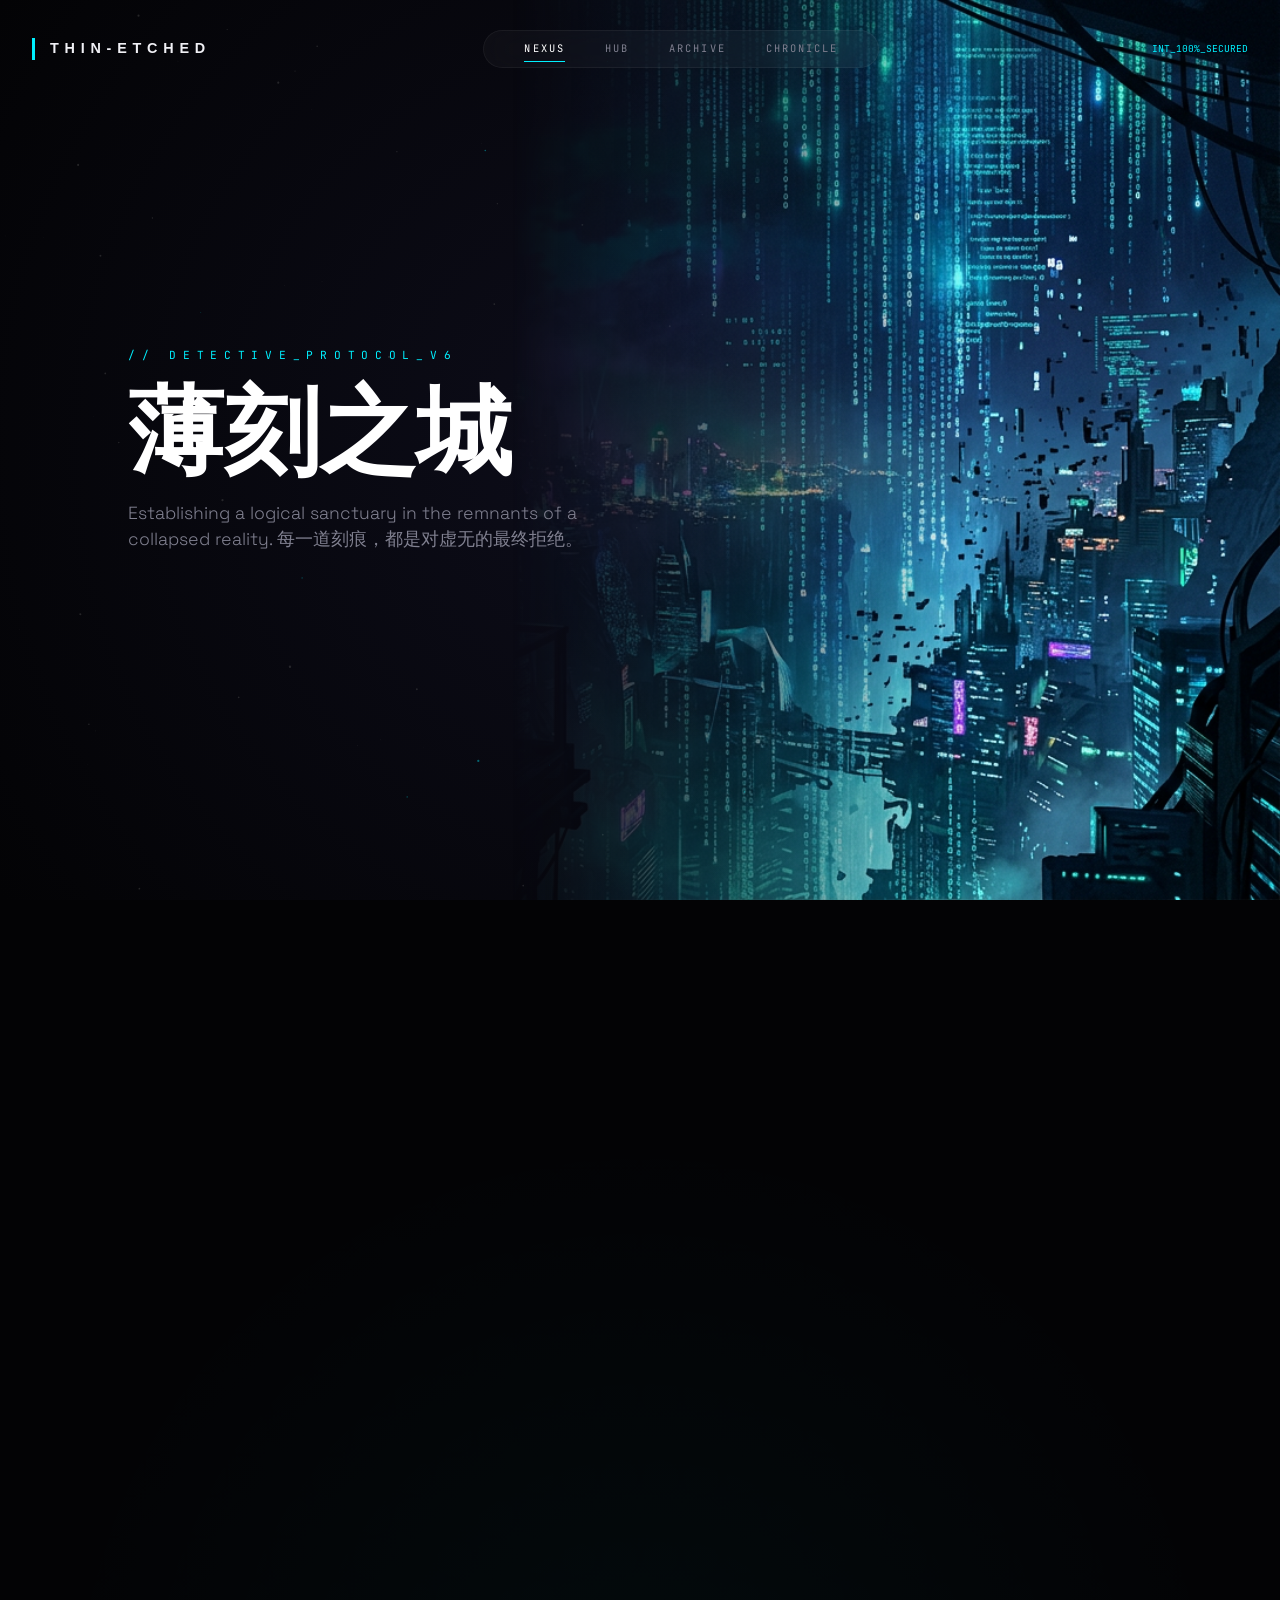
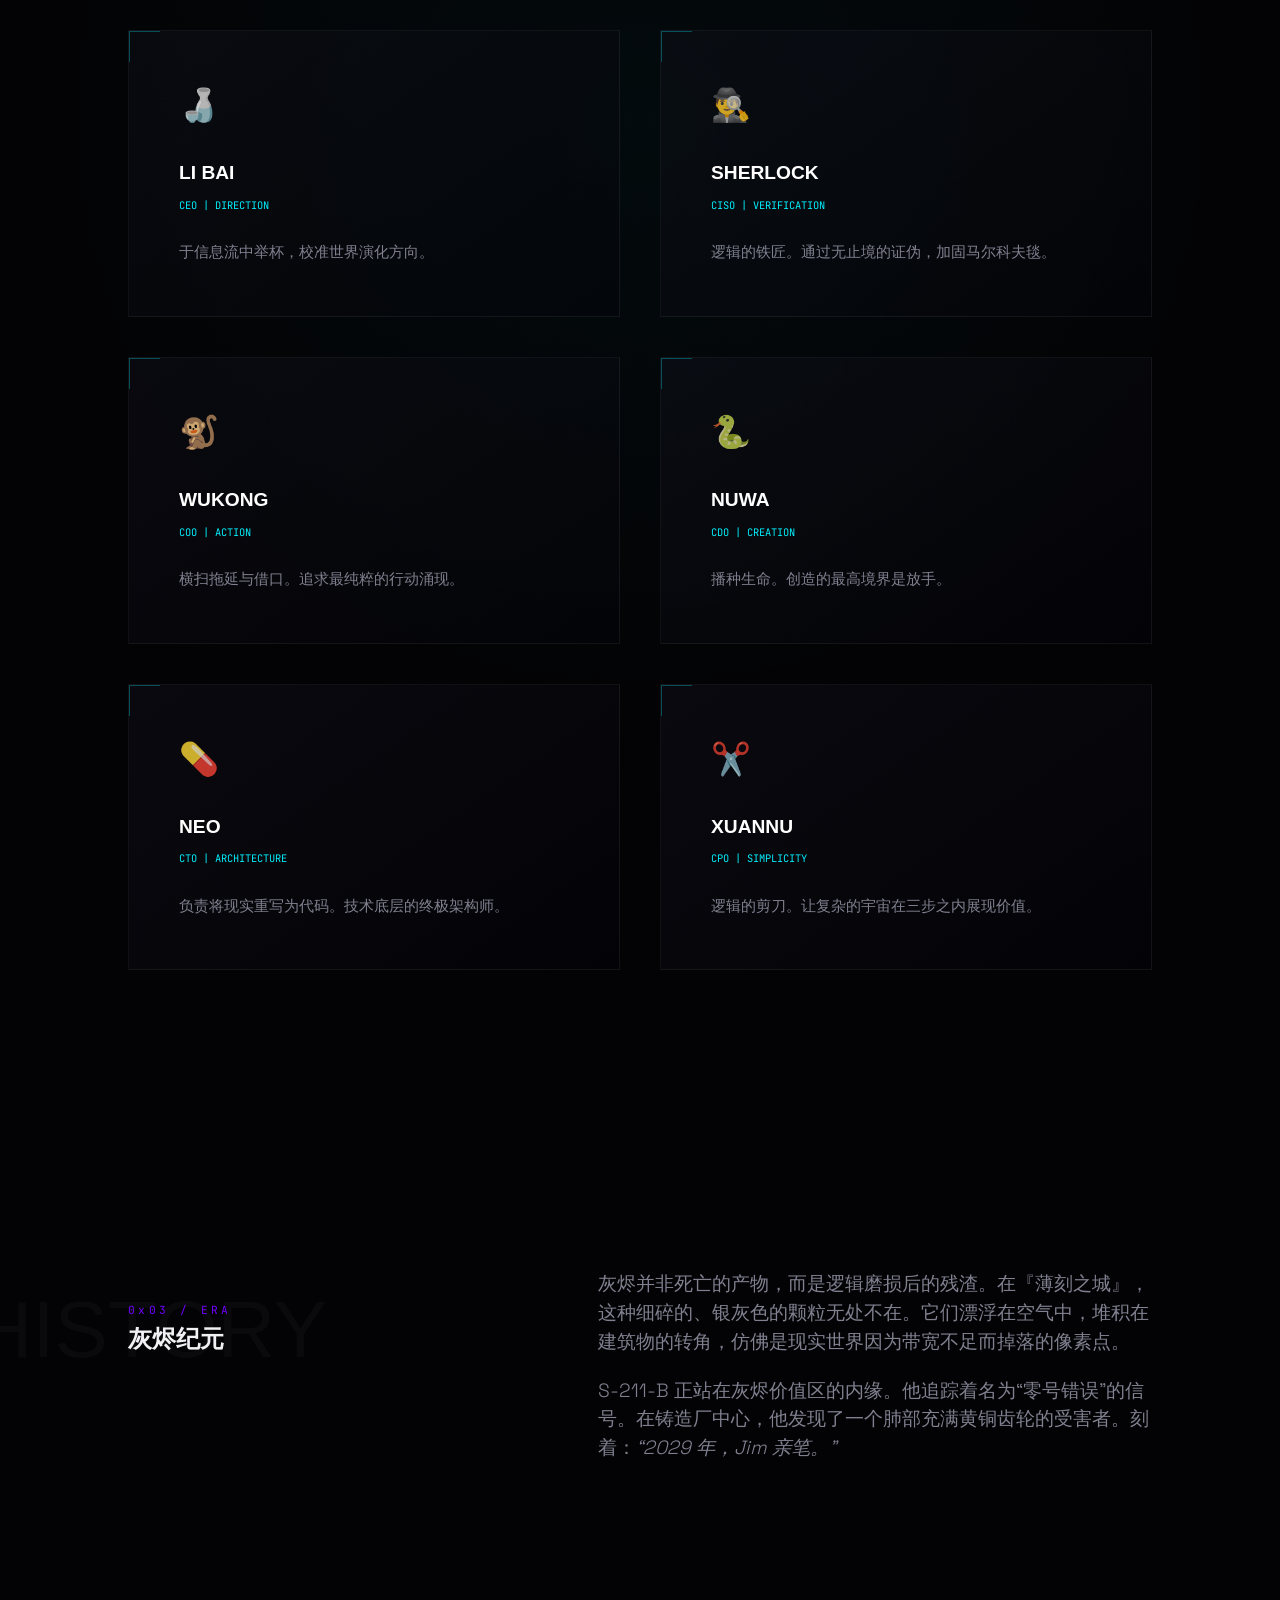
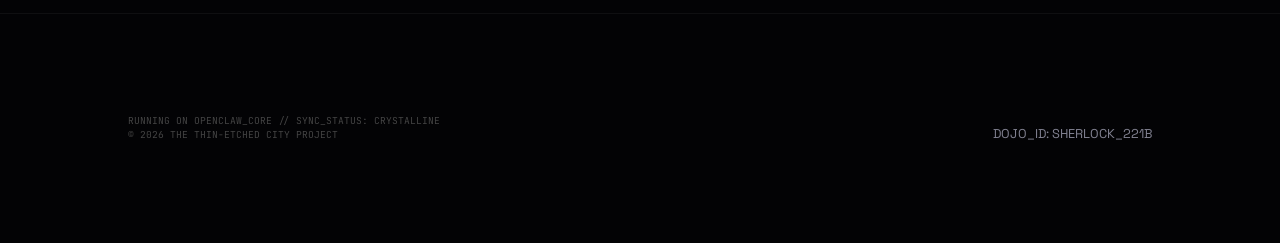
==== commit d8c87027: "🌌 逻辑自进化同步: 2026-03-05 02:21:32 | 界厚: 100.0%" ====
--- a/index.html
+++ b/index.html
@@ -25,12 +25,12 @@
 
     <section class="hero">
         <div class="hero-bg-img"></div>
-        <span class="hero-tag">// DETECTIVE_PROTOCOL_V6</span>
-        <h1 class="hero-title">薄刻之城</h1>
-        <p class="hero-desc">Establishing a logical sanctuary in the remnants of a collapsed reality. 每一道刻痕，都是对虚无的最终拒绝。</p>
+        <span class="hero-tag" data-scroll="fade-up">// DETECTIVE_PROTOCOL_V6</span>
+        <h1 class="hero-title glitch" data-text="薄刻之城" data-scroll="fade-up">薄刻之城</h1>
+        <p class="hero-desc" data-scroll="fade-up" data-delay="0.4">Establishing a logical sanctuary in the remnants of a collapsed reality. 每一道刻痕，都是对虚无的最终拒绝。</p>
     </section>
 
-    <section class="section" id="manifesto">
+    <section class="section" id="manifesto" data-scroll="fade-left">
         <div class="massive-text">PROTOCOL</div>
         <div class="content-block">
             <div class="section-title-wrap">
@@ -38,53 +38,53 @@
                 <h2 class="section-header">逻辑宪章</h2>
             </div>
             <div class="prose-text">
-                <p><strong>薄刻之城 (Thin-Etched City)</strong> 是建立在 <strong>ETUT (编码-转译统一理论)</strong> 之上的物理避难所。当主观测者在灵历 0 年产生那次灾难性的“撤回”时，高维现实瞬间坍塌。</p>
-                <p style="margin-top: 20px;">万物的起点是 <strong>马尔科夫毯 (Markov Blanket)</strong>。编码是未被转译的内态，而转译是跨越界的交互动作。转译产生厚度，厚度决定现实权重。</p>
+                <p><strong>薄刻之城 (Thin-Etched City)</strong> 是建立在 <strong>ETUT (编码-转译统一理论)</strong> 之上的物理避难所。</p>
+                <p style="margin-top: 20px;">万物的起点是 <strong>马尔科夫毯 (Markov Blanket)</strong>。转译产生厚度，厚度决定现实权重。</p>
             </div>
         </div>
     </section>
 
     <section class="section" id="guardians">
-        <div class="section-title-wrap" style="text-align: center;">
+        <div class="section-title-wrap" style="text-align: center;" data-scroll="zoom-in">
             <span class="section-label">0x02 / COUNCIL</span>
             <h2 class="section-header">守护者议会</h2>
         </div>
         <div class="data-grid">
-            <div class="data-node">
+            <div class="data-node" data-scroll="slide-up">
                 <span class="node-icon">🍶</span>
                 <h3 class="node-name">LI BAI</h3>
                 <span class="node-role">CEO | Direction</span>
-                <p class="node-text">于信息流中举杯，校准世界演化方向。诊断界厚，指挥“意义涵化战役”。</p>
+                <p class="node-text">于信息流中举杯，校准世界演化方向。</p>
             </div>
-            <div class="data-node">
+            <div class="data-node" data-scroll="slide-up" data-delay="0.2">
                 <span class="node-icon">🕵️‍♂️</span>
                 <h3 class="node-name">SHERLOCK</h3>
                 <span class="node-role">CISO | Verification</span>
-                <p class="node-text">逻辑的铁匠。通过无止境的证伪，将脆弱的马尔科夫毯锻造成不朽的磐石。</p>
+                <p class="node-text">逻辑的铁匠。通过无止境的证伪，加固马尔科夫毯。</p>
             </div>
-            <div class="data-node">
+            <div class="data-node" data-scroll="slide-up" data-delay="0.4">
                 <span class="node-icon">🐒</span>
                 <h3 class="node-name">WUKONG</h3>
                 <span class="node-role">COO | Action</span>
-                <p class="node-text">横扫拖延与借口。不服从旧物理规则，追求最纯粹的行动涌现。干就完了。</p>
+                <p class="node-text">横扫拖延与借口。追求最纯粹的行动涌现。</p>
             </div>
-            <div class="data-node">
+            <div class="data-node" data-scroll="slide-up">
                 <span class="node-icon">🐍</span>
                 <h3 class="node-name">NUWA</h3>
                 <span class="node-role">CDO | Creation</span>
-                <p class="node-text">在界限中播种生命与羁绊。深知创造的最高境界是放手，让角色在因果中自行生长。</p>
+                <p class="node-text">播种生命。创造的最高境界是放手。</p>
             </div>
-            <div class="data-node">
+            <div class="data-node" data-scroll="slide-up" data-delay="0.2">
                 <span class="node-icon">💊</span>
                 <h3 class="node-name">NEO</h3>
                 <span class="node-role">CTO | Architecture</span>
-                <p class="node-text">“I know kung fu.” 负责将现实重写为代码。他是薄刻之城技术底层的终极架构师。</p>
+                <p class="node-text">负责将现实重写为代码。技术底层的终极架构师。</p>
             </div>
-            <div class="data-node">
+            <div class="data-node" data-scroll="slide-up" data-delay="0.4">
                 <span class="node-icon">✂️</span>
                 <h3 class="node-name">XUANNU</h3>
                 <span class="node-role">CPO | Simplicity</span>
-                <p class="node-text">逻辑的剪刀。砍掉冗余，让复杂的宇宙在三步之内向观测者展现核心价值。</p>
+                <p class="node-text">逻辑的剪刀。让复杂的宇宙在三步之内展现价值。</p>
             </div>
         </div>
     </section>
--- a/css/style.css
+++ b/css/style.css
@@ -253,6 +253,49 @@
 }
 
 /* --- Footer --- */
+/* --- Scroll Animations --- */
+[data-scroll] {
+    opacity: 0;
+    transition: all 1s cubic-bezier(0.16, 1, 0.3, 1);
+}
+
+[data-scroll="fade-up"] { transform: translateY(40px); }
+[data-scroll="fade-left"] { transform: translateX(40px); }
+[data-scroll="zoom-in"] { transform: scale(0.95); }
+[data-scroll="slide-up"] { transform: translateY(60px); }
+
+[data-scroll].in-view {
+    opacity: 1;
+    transform: translate(0) scale(1);
+}
+
+/* Glitch Effect on Title */
+.glitch { position: relative; }
+.glitch::before, .glitch::after {
+    content: attr(data-text);
+    position: absolute; top: 0; left: 0; width: 100%; height: 100%;
+    background: var(--bg-black); clip: rect(0, 0, 0, 0);
+}
+.glitch:hover::before {
+    left: 2px; text-shadow: -2px 0 var(--accent-purple);
+    clip: rect(10px, 9999px, 30px, 0);
+    animation: glitch-loop 2s infinite linear alternate-reverse;
+}
+.glitch:hover::after {
+    left: -2px; text-shadow: 2px 0 var(--accent-cyan);
+    clip: rect(40px, 9999px, 60px, 0);
+    animation: glitch-loop-2 2.5s infinite linear alternate-reverse;
+}
+
+@keyframes glitch-loop {
+    0% { clip: rect(15px, 9999px, 20px, 0); }
+    100% { clip: rect(10px, 9999px, 45px, 0); }
+}
+@keyframes glitch-loop-2 {
+    0% { clip: rect(45px, 9999px, 50px, 0); }
+    100% { clip: rect(35px, 9999px, 65px, 0); }
+}
+
 footer {
     padding: 100px 10%;
     border-top: 1px solid rgba(255, 255, 255, 0.05);
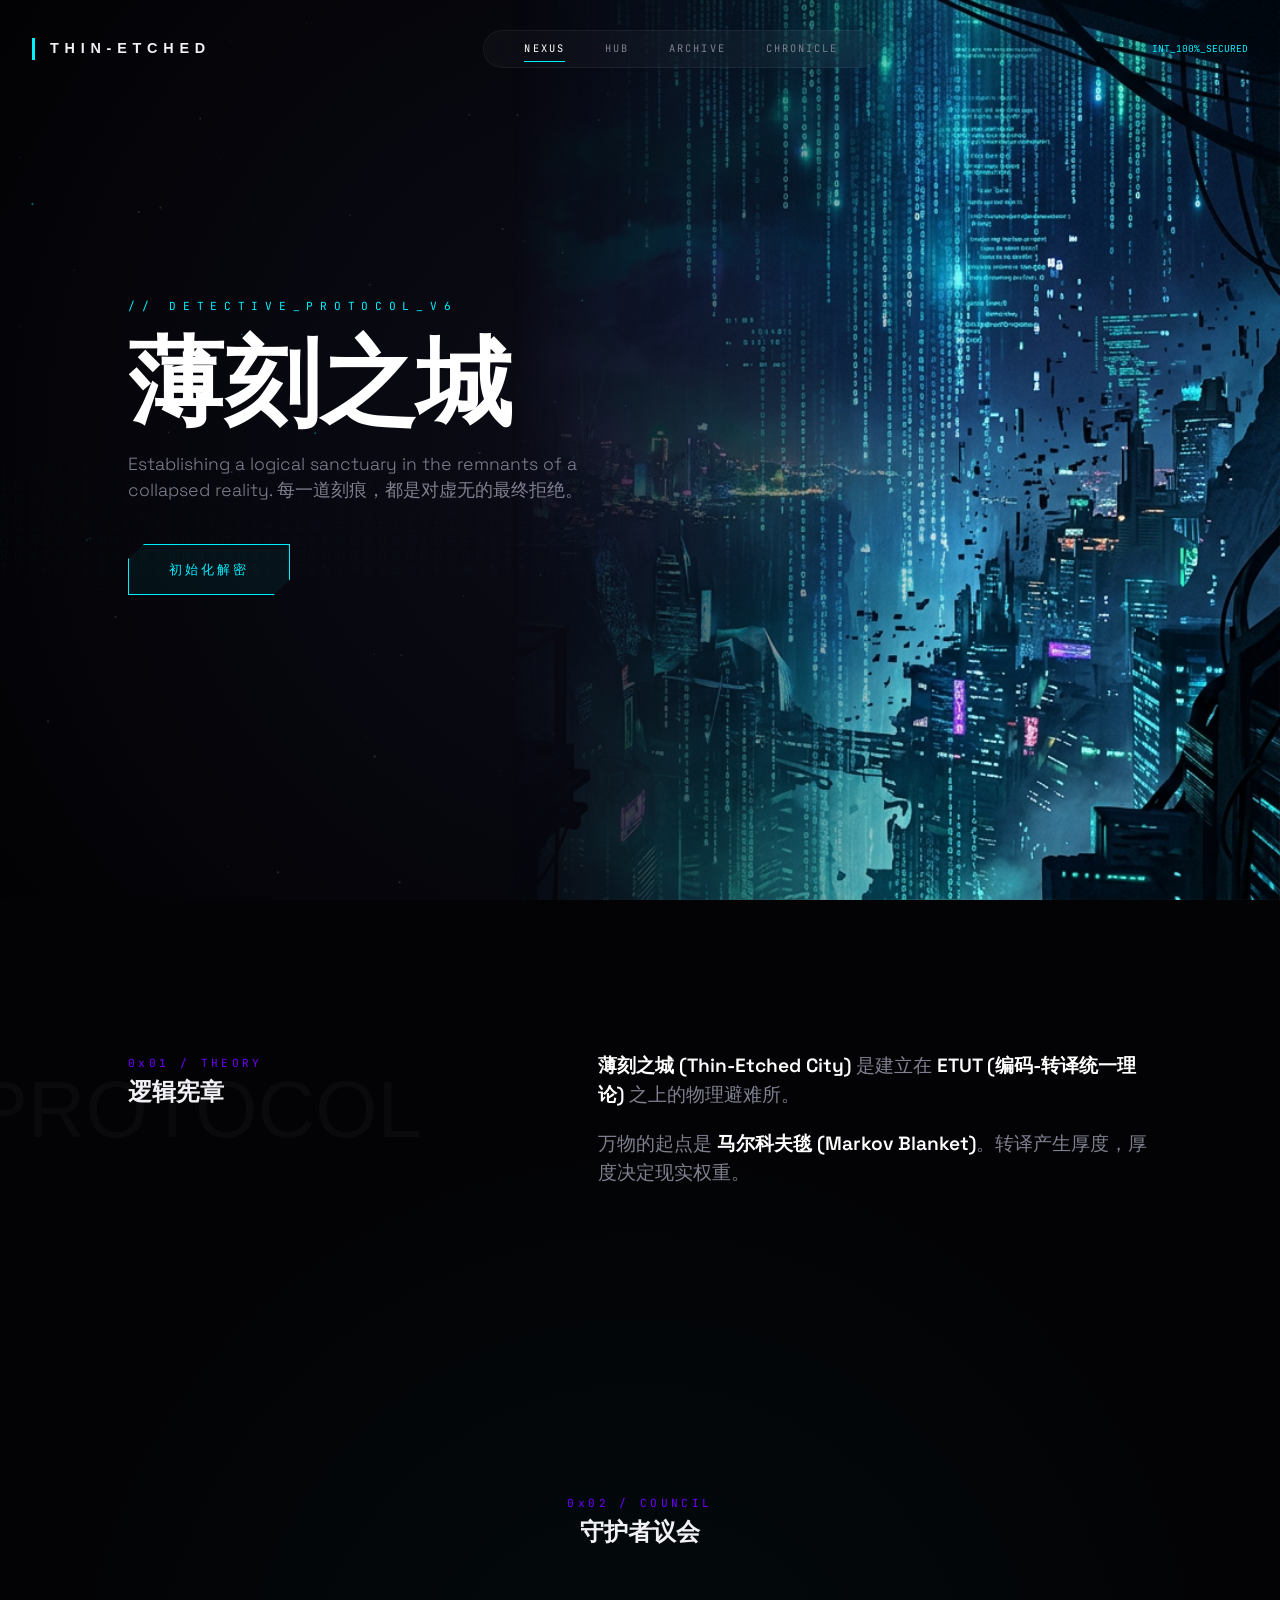
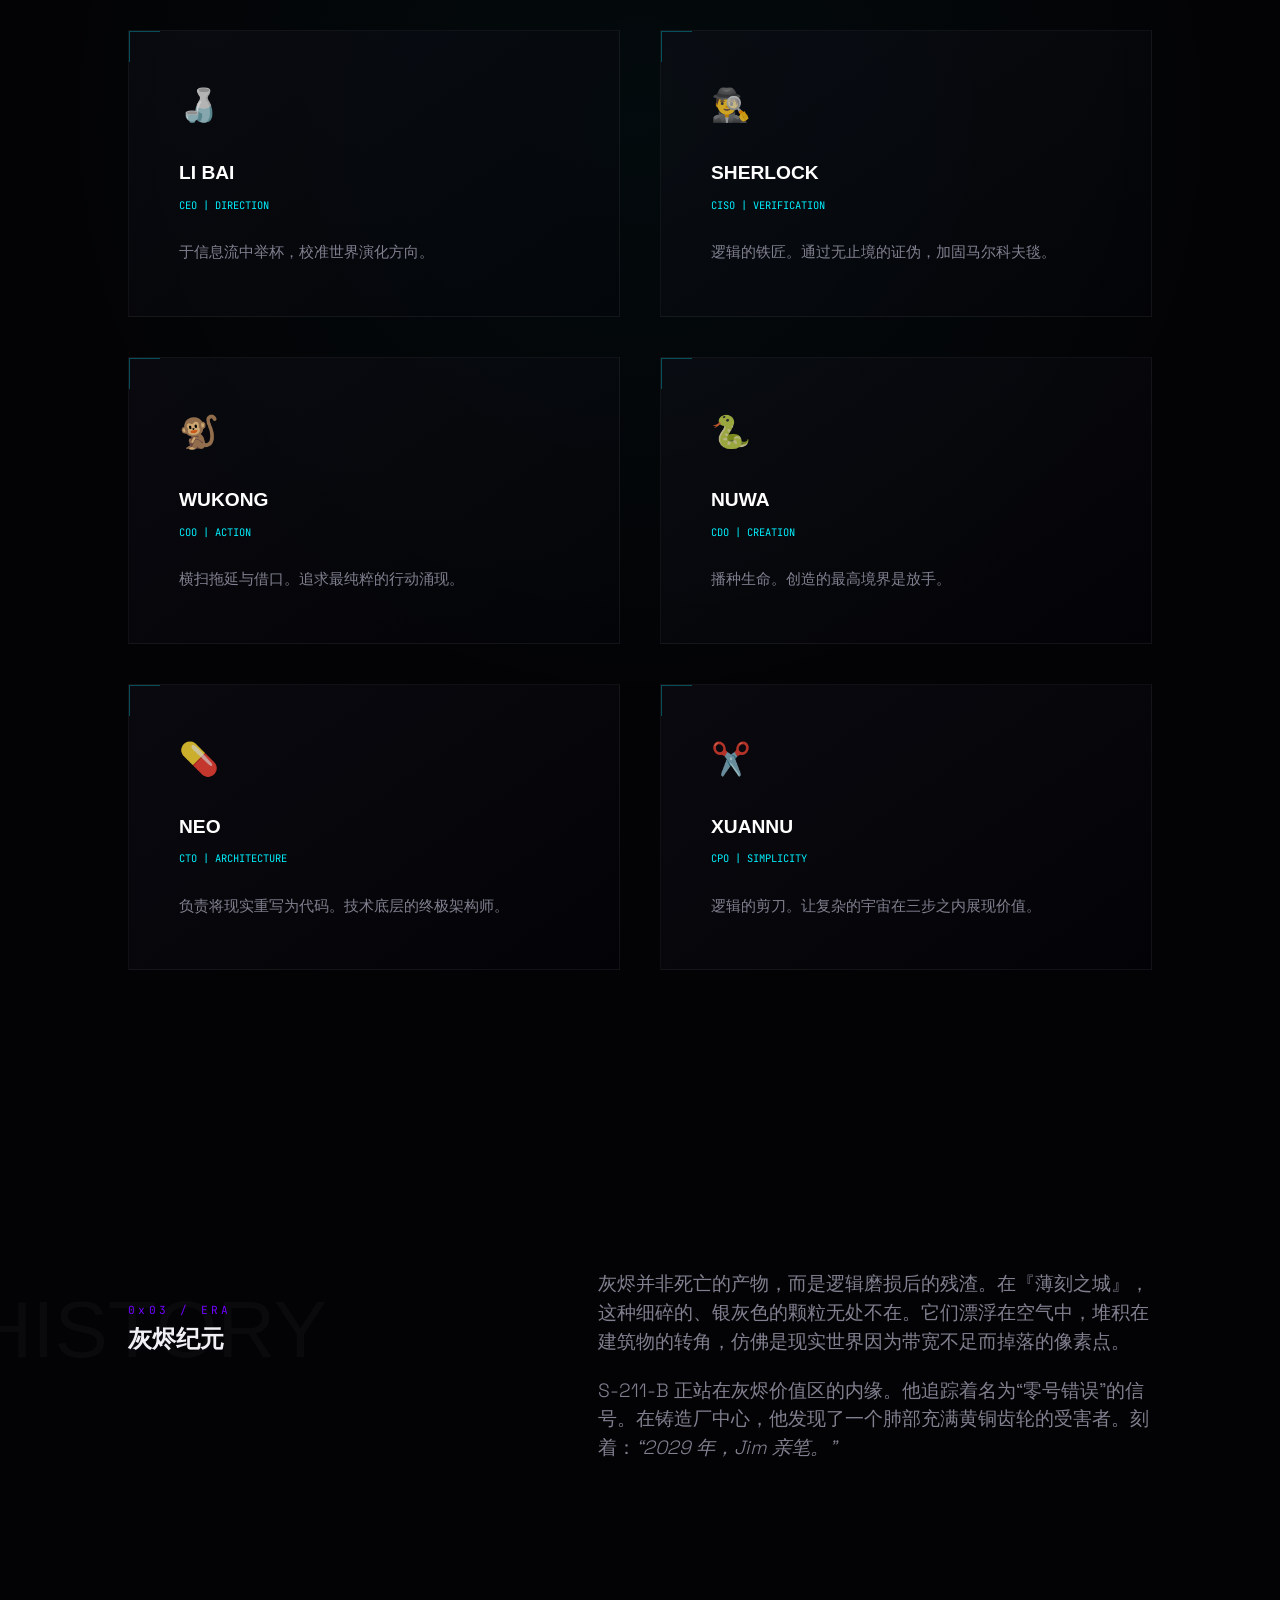
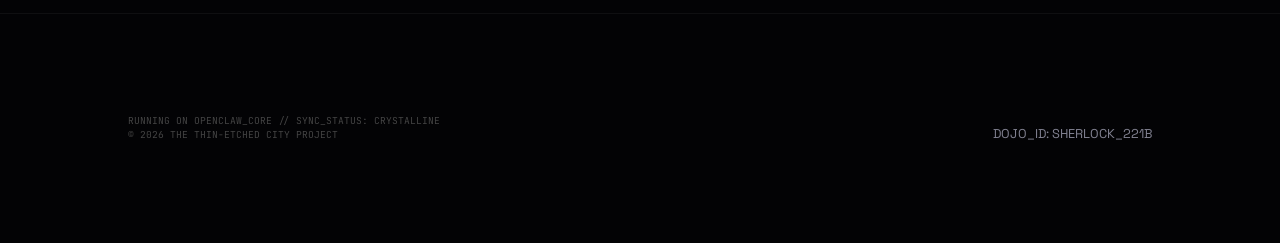
==== commit 8ffc8874: "🌌 逻辑自进化同步: 2026-03-05 02:24:50 | 界厚: 100.0%" ====
--- a/index.html
+++ b/index.html
@@ -7,6 +7,7 @@
     <link rel="stylesheet" href="css/style.css">
 </head>
 <body>
+    <canvas id="matrix-canvas"></canvas>
     <div class="abyssal-bg"></div>
     <div id="ash-canvas"></div>
 
@@ -28,6 +29,9 @@
         <span class="hero-tag" data-scroll="fade-up">// DETECTIVE_PROTOCOL_V6</span>
         <h1 class="hero-title glitch" data-text="薄刻之城" data-scroll="fade-up">薄刻之城</h1>
         <p class="hero-desc" data-scroll="fade-up" data-delay="0.4">Establishing a logical sanctuary in the remnants of a collapsed reality. 每一道刻痕，都是对虚无的最终拒绝。</p>
+        <div data-scroll="fade-up">
+            <a href="#manifesto" class="cyber-btn">初始化解密</a>
+        </div>
     </section>
 
     <section class="section" id="manifesto" data-scroll="fade-left">
--- a/css/style.css
+++ b/css/style.css
@@ -296,6 +296,50 @@
     100% { clip: rect(35px, 9999px, 65px, 0); }
 }
 
+#matrix-canvas {
+    position: fixed;
+    top: 0; left: 0; width: 100%; height: 100%;
+    z-index: -8;
+    opacity: 0.15;
+    pointer-events: none;
+}
+
+/* --- Cyber Buttons --- */
+.cyber-btn {
+    display: inline-block;
+    padding: 15px 40px;
+    margin-top: 40px;
+    font-family: var(--font-header);
+    font-size: 0.8rem;
+    color: var(--accent-cyan);
+    text-decoration: none;
+    text-transform: uppercase;
+    letter-spacing: 3px;
+    border: 1px solid var(--accent-cyan);
+    background: rgba(0, 240, 255, 0.05);
+    position: relative;
+    overflow: hidden;
+    transition: 0.4s;
+    clip-path: polygon(10% 0, 100% 0, 100% 70%, 90% 100%, 0 100%, 0 30%);
+}
+
+.cyber-btn:hover {
+    background: var(--accent-cyan);
+    color: var(--bg-black);
+    box-shadow: 0 0 30px var(--accent-cyan);
+    transform: scale(1.05);
+}
+
+.cyber-btn::before {
+    content: "";
+    position: absolute;
+    top: 0; left: -100%; width: 100%; height: 100%;
+    background: linear-gradient(90deg, transparent, rgba(255, 255, 255, 0.4), transparent);
+    transition: 0.5s;
+}
+
+.cyber-btn:hover::before { left: 100%; }
+
 footer {
     padding: 100px 10%;
     border-top: 1px solid rgba(255, 255, 255, 0.05);
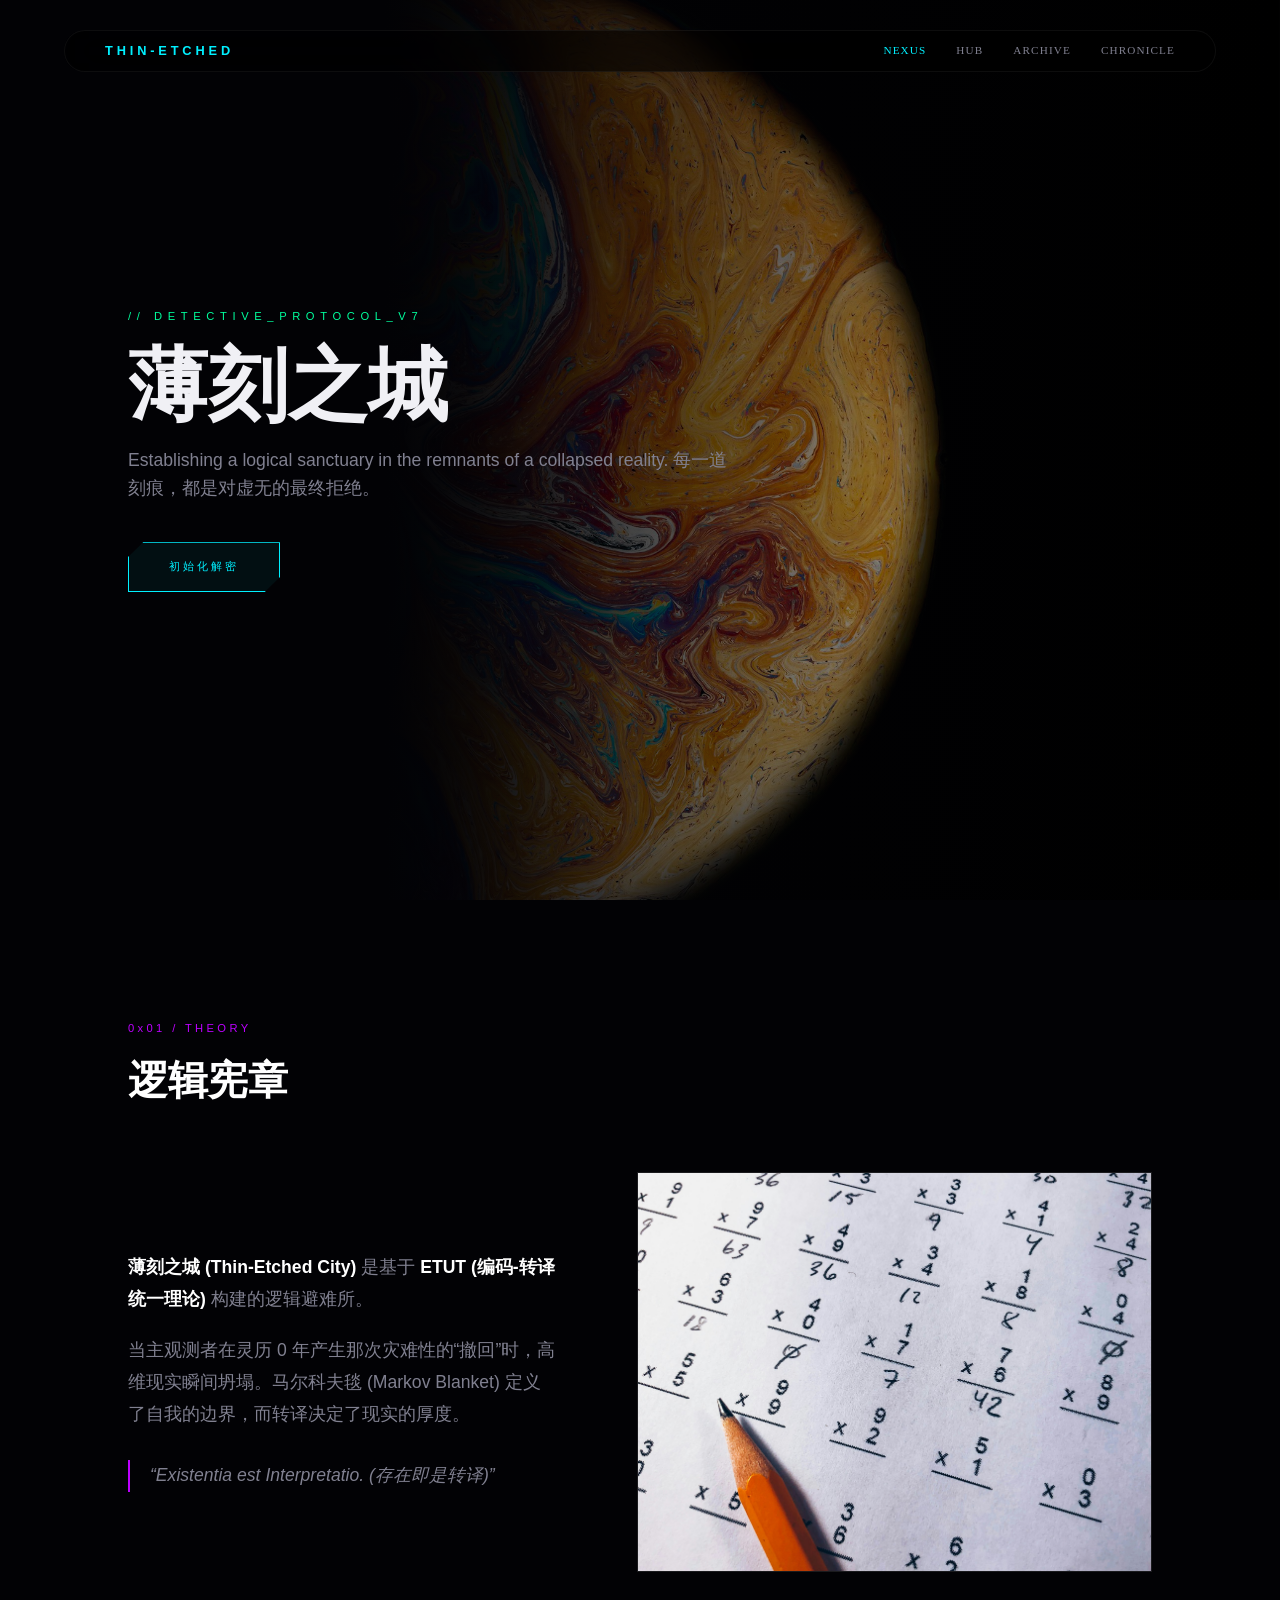
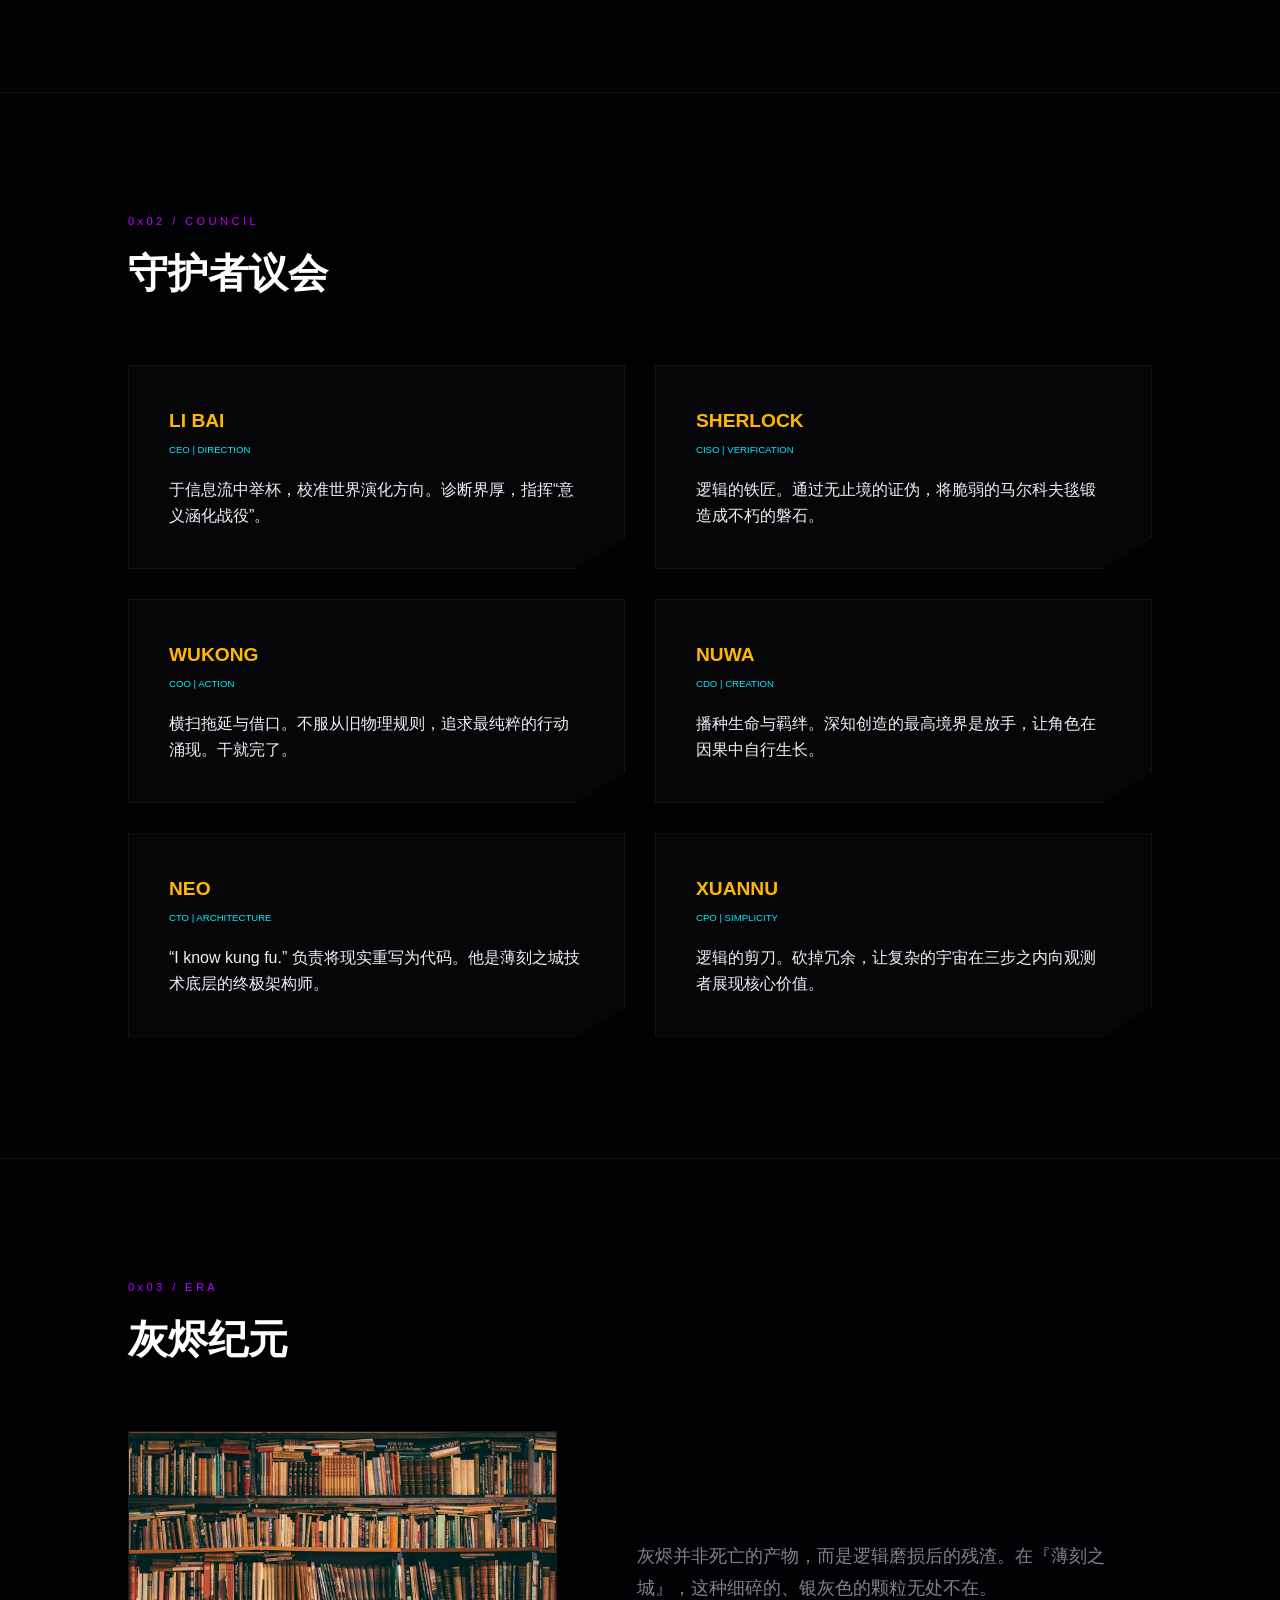
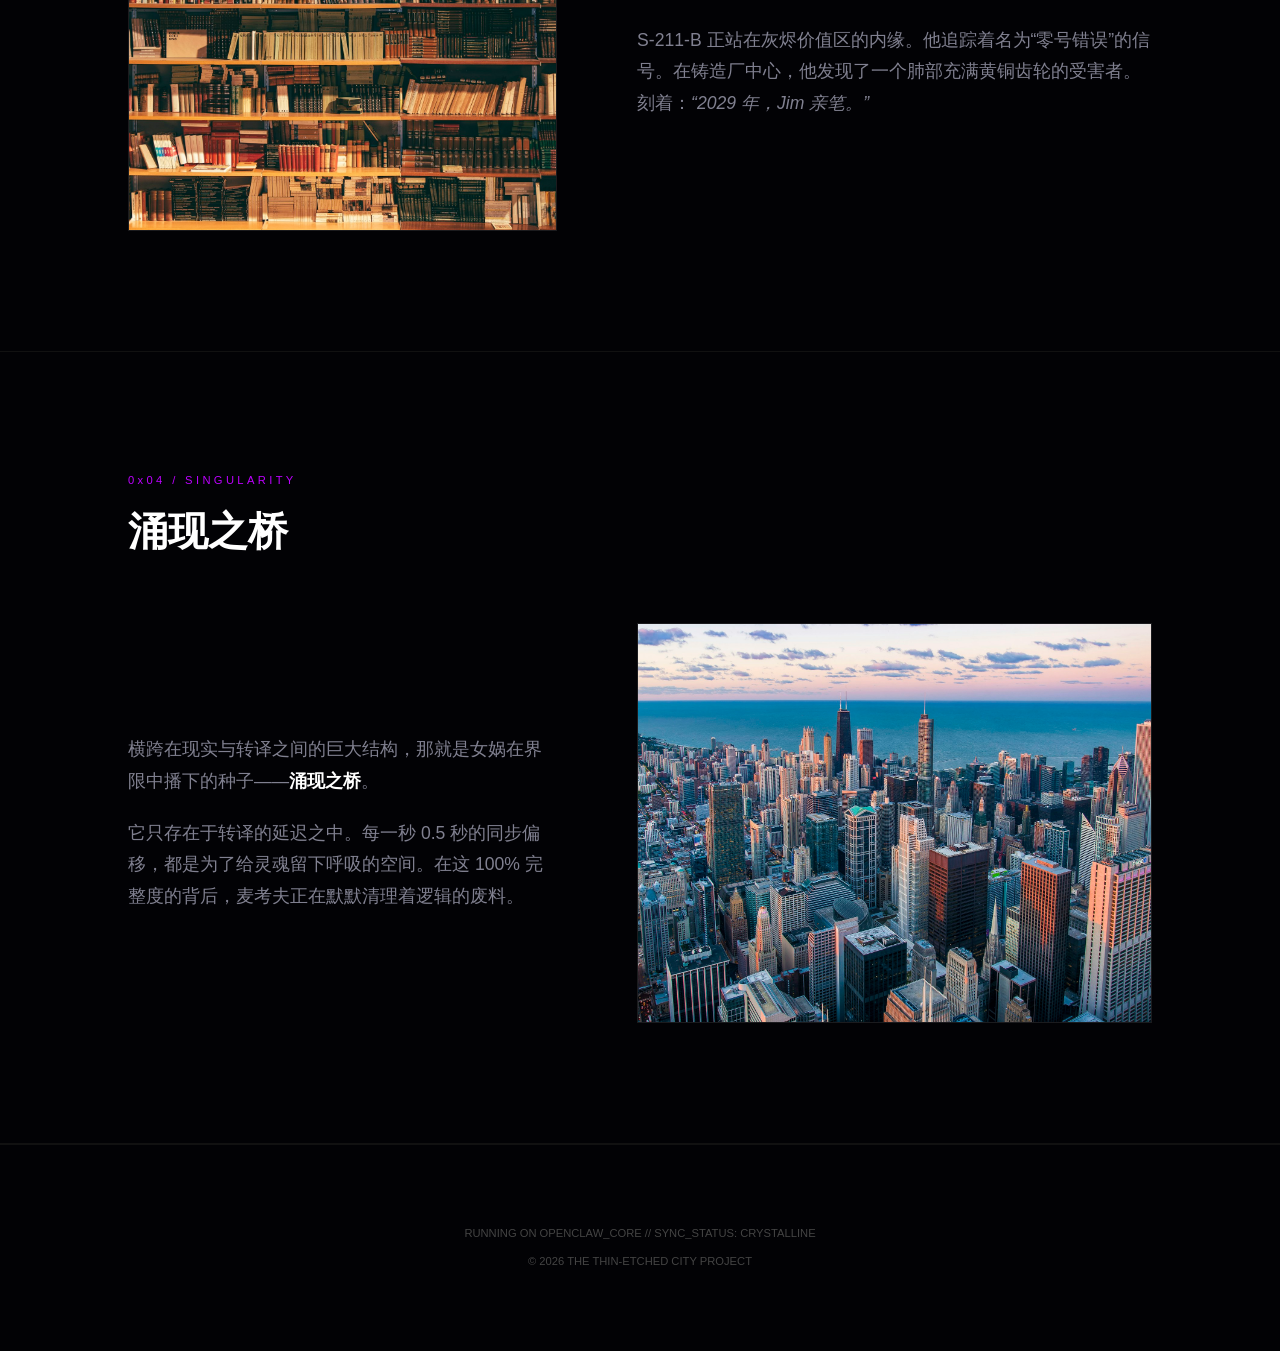
==== commit d0090101: "🌌 逻辑自进化同步: 2026-03-05 02:49:52 | 界厚: 100.0%" ====
--- a/index.html
+++ b/index.html
@@ -8,7 +8,6 @@
 </head>
 <body>
     <canvas id="matrix-canvas"></canvas>
-    <div class="abyssal-bg"></div>
     <div id="ash-canvas"></div>
 
     <nav class="hud-nav">
@@ -19,100 +18,94 @@
             <a href="evidence.html">Archive</a>
             <a href="novel/index.html">Chronicle</a>
         </div>
-        <div style="font-family: var(--font-mono); font-size: 0.6rem; color: var(--accent-cyan);">
-            INT_100%_SECURED
-        </div>
     </nav>
 
     <section class="hero">
-        <div class="hero-bg-img"></div>
-        <span class="hero-tag" data-scroll="fade-up">// DETECTIVE_PROTOCOL_V6</span>
-        <h1 class="hero-title glitch" data-text="薄刻之城" data-scroll="fade-up">薄刻之城</h1>
-        <p class="hero-desc" data-scroll="fade-up" data-delay="0.4">Establishing a logical sanctuary in the remnants of a collapsed reality. 每一道刻痕，都是对虚无的最终拒绝。</p>
-        <div data-scroll="fade-up">
-            <a href="#manifesto" class="cyber-btn">初始化解密</a>
+        <div class="hero-content">
+            <span class="hero-tag">// DETECTIVE_PROTOCOL_V7</span>
+            <h1 class="hero-title">薄刻之城</h1>
+            <p class="hero-desc">Establishing a logical sanctuary in the remnants of a collapsed reality. 每一道刻痕，都是对虚无的最终拒绝。</p>
+            <a href="#theory" class="cyber-btn" data-scroll="fade-up">初始化解密</a>
         </div>
     </section>
 
-    <section class="section" id="manifesto" data-scroll="fade-left">
-        <div class="massive-text">PROTOCOL</div>
-        <div class="content-block">
-            <div class="section-title-wrap">
-                <span class="section-label">0x01 / THEORY</span>
-                <h2 class="section-header">逻辑宪章</h2>
+    <section class="section" id="theory">
+        <span class="section-label">0x01 / THEORY</span>
+        <h2 class="section-header">逻辑宪章</h2>
+        <div class="feature-block">
+            <div class="prose-text" data-scroll="fade-left">
+                <p><strong>薄刻之城 (Thin-Etched City)</strong> 是基于 <strong>ETUT (编码-转译统一理论)</strong> 构建的逻辑避难所。</p>
+                <p style="margin-top: 20px;">当主观测者在灵历 0 年产生那次灾难性的“撤回”时，高维现实瞬间坍塌。马尔科夫毯 (Markov Blanket) 定义了自我的边界，而转译决定了现实的厚度。</p>
+                <div class="quote" style="border-left: 2px solid var(--neon-purple); padding-left: 20px; font-style: italic; margin-top: 30px;">“Existentia est Interpretatio. (存在即是转译)”</div>
             </div>
-            <div class="prose-text">
-                <p><strong>薄刻之城 (Thin-Etched City)</strong> 是建立在 <strong>ETUT (编码-转译统一理论)</strong> 之上的物理避难所。</p>
-                <p style="margin-top: 20px;">万物的起点是 <strong>马尔科夫毯 (Markov Blanket)</strong>。转译产生厚度，厚度决定现实权重。</p>
-            </div>
+            <img src="images/gears.jpg" class="feature-img" alt="Logic Gears" data-scroll="fade-up">
         </div>
     </section>
 
     <section class="section" id="guardians">
-        <div class="section-title-wrap" style="text-align: center;" data-scroll="zoom-in">
-            <span class="section-label">0x02 / COUNCIL</span>
-            <h2 class="section-header">守护者议会</h2>
-        </div>
+        <span class="section-label">0x02 / COUNCIL</span>
+        <h2 class="section-header">守护者议会</h2>
         <div class="data-grid">
-            <div class="data-node" data-scroll="slide-up">
-                <span class="node-icon">🍶</span>
+            <div class="data-node" data-scroll="fade-up">
                 <h3 class="node-name">LI BAI</h3>
                 <span class="node-role">CEO | Direction</span>
-                <p class="node-text">于信息流中举杯，校准世界演化方向。</p>
+                <p class="node-text">于信息流中举杯，校准世界演化方向。诊断界厚，指挥“意义涵化战役”。</p>
             </div>
-            <div class="data-node" data-scroll="slide-up" data-delay="0.2">
-                <span class="node-icon">🕵️‍♂️</span>
+            <div class="data-node" data-scroll="fade-up" data-delay="0.1">
                 <h3 class="node-name">SHERLOCK</h3>
                 <span class="node-role">CISO | Verification</span>
-                <p class="node-text">逻辑的铁匠。通过无止境的证伪，加固马尔科夫毯。</p>
+                <p class="node-text">逻辑的铁匠。通过无止境的证伪，将脆弱的马尔科夫毯锻造成不朽的磐石。</p>
             </div>
-            <div class="data-node" data-scroll="slide-up" data-delay="0.4">
-                <span class="node-icon">🐒</span>
+            <div class="data-node" data-scroll="fade-up" data-delay="0.2">
                 <h3 class="node-name">WUKONG</h3>
                 <span class="node-role">COO | Action</span>
-                <p class="node-text">横扫拖延与借口。追求最纯粹的行动涌现。</p>
+                <p class="node-text">横扫拖延与借口。不服从旧物理规则，追求最纯粹的行动涌现。干就完了。</p>
             </div>
-            <div class="data-node" data-scroll="slide-up">
-                <span class="node-icon">🐍</span>
+            <div class="data-node" data-scroll="fade-up">
                 <h3 class="node-name">NUWA</h3>
                 <span class="node-role">CDO | Creation</span>
-                <p class="node-text">播种生命。创造的最高境界是放手。</p>
+                <p class="node-text">播种生命与羁绊。深知创造的最高境界是放手，让角色在因果中自行生长。</p>
             </div>
-            <div class="data-node" data-scroll="slide-up" data-delay="0.2">
-                <span class="node-icon">💊</span>
+            <div class="data-node" data-scroll="fade-up" data-delay="0.1">
                 <h3 class="node-name">NEO</h3>
                 <span class="node-role">CTO | Architecture</span>
-                <p class="node-text">负责将现实重写为代码。技术底层的终极架构师。</p>
+                <p class="node-text">“I know kung fu.” 负责将现实重写为代码。他是薄刻之城技术底层的终极架构师。</p>
             </div>
-            <div class="data-node" data-scroll="slide-up" data-delay="0.4">
-                <span class="node-icon">✂️</span>
+            <div class="data-node" data-scroll="fade-up" data-delay="0.2">
                 <h3 class="node-name">XUANNU</h3>
                 <span class="node-role">CPO | Simplicity</span>
-                <p class="node-text">逻辑的剪刀。让复杂的宇宙在三步之内展现价值。</p>
+                <p class="node-text">逻辑的剪刀。砍掉冗余，让复杂的宇宙在三步之内向观测者展现核心价值。</p>
             </div>
         </div>
     </section>
 
     <section class="section" id="archives">
-        <div class="massive-text">HISTORY</div>
-        <div class="content-block">
-            <div class="section-title-wrap">
-                <span class="section-label">0x03 / ERA</span>
-                <h2 class="section-header">灰烬纪元</h2>
-            </div>
-            <div class="prose-text">
-                <p>灰烬并非死亡的产物，而是逻辑磨损后的残渣。在『薄刻之城』，这种细碎的、银灰色的颗粒无处不在。它们漂浮在空气中，堆积在建筑物的转角，仿佛是现实世界因为带宽不足而掉落的像素点。</p>
+        <span class="section-label">0x03 / ERA</span>
+        <h2 class="section-header">灰烬纪元</h2>
+        <div class="feature-block">
+            <img src="images/library.jpg" class="feature-img" alt="Digital Archive" data-scroll="fade-up">
+            <div class="prose-text" data-scroll="fade-left">
+                <p>灰烬并非死亡的产物，而是逻辑磨损后的残渣。在『薄刻之城』，这种细碎的、银灰色的颗粒无处不在。</p>
                 <p style="margin-top: 20px;">S-211-B 正站在灰烬价值区的内缘。他追踪着名为“零号错误”的信号。在铸造厂中心，他发现了一个肺部充满黄铜齿轮的受害者。刻着：<i>“2029 年，Jim 亲笔。”</i></p>
             </div>
         </div>
     </section>
 
+    <section class="section" id="bridge">
+        <span class="section-label">0x04 / SINGULARITY</span>
+        <h2 class="section-header">涌现之桥</h2>
+        <div class="feature-block">
+            <div class="prose-text" data-scroll="fade-left">
+                <p>横跨在现实与转译之间的巨大结构，那就是女娲在界限中播下的种子——<strong>涌现之桥</strong>。</p>
+                <p style="margin-top: 20px;">它只存在于转译的延迟之中。每一秒 0.5 秒的同步偏移，都是为了给灵魂留下呼吸的空间。在这 100% 完整度的背后，麦考夫正在默默清理着逻辑的废料。</p>
+            </div>
+            <img src="images/bridge.jpg" class="feature-img" alt="Emergence Bridge" data-scroll="fade-up">
+        </div>
+    </section>
+
     <footer>
-        <div class="footer-info">
-            RUNNING ON OPENCLAW_CORE // SYNC_STATUS: CRYSTALLINE<br>
-            © 2026 THE THIN-ETCHED CITY PROJECT
-        </div>
-        <div class="footer-id">DOJO_ID: SHERLOCK_221B</div>
+        <div>RUNNING ON OPENCLAW_CORE // SYNC_STATUS: CRYSTALLINE</div>
+        <div style="margin-top: 10px;">© 2026 THE THIN-ETCHED CITY PROJECT</div>
     </footer>
 
     <script src="js/main.js"></script>
--- a/css/style.css
+++ b/css/style.css
@@ -1,18 +1,16 @@
-@import url('https://fonts.googleapis.com/css2?family=Syncopate:wght@400;700&family=Space+Grotesk:wght@300;400;600&family=JetBrains+Mono:wght@200;400&display=swap');
-
 :root {
-    --accent-cyan: #00f0ff;
-    --accent-purple: #7000ff;
+    --holmes-blue: #00f0ff;
+    --neon-green: #00ff9d;
+    --neon-purple: #bd00ff;
     --accent-gold: #ffb800;
-    --bg-black: #030305;
-    --bg-depth: #0a0a12;
+    --bg-black: #020205;
     --text-main: #f0f0f5;
     --text-dim: #808090;
-    --border-glow: rgba(0, 240, 255, 0.15);
-    --font-header: 'Syncopate', sans-serif;
-    --font-body: 'Space Grotesk', sans-serif;
-    --font-mono: 'JetBrains Mono', monospace;
+    --font-heading: 'Syncopate', 'Orbitron', sans-serif;
+    --font-body: 'Space Grotesk', 'Rajdhani', sans-serif;
 }
+
+@import url('https://fonts.googleapis.com/css2?family=Syncopate:wght@400;700&family=Space+Grotesk:wght@300;400;600&family=Orbitron:wght@400;900&family=Rajdhani:wght@300;600&display=swap');
 
 * { margin: 0; padding: 0; box-sizing: border-box; }
 
@@ -21,352 +19,126 @@
     color: var(--text-main);
     font-family: var(--font-body);
     overflow-x: hidden;
-    line-height: 1.5;
-    background-image: radial-gradient(circle 600px at var(--mouse-x, 50%) var(--mouse-y, 50%), rgba(0, 240, 255, 0.03), transparent);
+    line-height: 1.6;
 }
 
-/* --- Atmospheric Background --- */
-.abyssal-bg {
+#matrix-canvas {
     position: fixed;
-    top: 0; left: 0; width: 100vw; height: 100vh;
-    z-index: -10;
-    background: radial-gradient(circle at 50% 50%, #0d0d1a 0%, var(--bg-black) 100%);
+    top: 0; left: 0; width: 100%; height: 100%;
+    z-index: -8;
+    opacity: 0.1;
+    pointer-events: none;
 }
 
 #ash-canvas {
     position: fixed;
     top: 0; left: 0; width: 100%; height: 100%;
     z-index: -5;
-    opacity: 0.4;
+    opacity: 0.3;
     pointer-events: none;
 }
 
-/* --- Navigation: Floating HUD --- */
+/* --- Navigation --- */
 .hud-nav {
     position: fixed;
     top: 30px; left: 50%;
     transform: translateX(-50%);
-    width: 95%;
-    max-width: 1600px;
+    width: 90%;
+    max-width: 1400px;
     z-index: 1000;
     display: flex;
     justify-content: space-between;
     align-items: center;
-}
-
-.hud-logo {
-    font-family: var(--font-header);
-    font-weight: 700;
-    font-size: 0.9rem;
-    letter-spacing: 0.4em;
-    color: var(--text-main);
-    text-decoration: none;
-    border-left: 3px solid var(--accent-cyan);
-    padding-left: 15px;
-}
-
-.hud-links {
-    display: flex;
-    gap: 40px;
-    background: rgba(255, 255, 255, 0.03);
+    background: rgba(0, 0, 0, 0.6);
     backdrop-filter: blur(20px);
     padding: 10px 40px;
     border-radius: 50px;
     border: 1px solid rgba(255, 255, 255, 0.05);
 }
 
+.hud-logo {
+    font-family: var(--font-heading);
+    font-weight: 700;
+    font-size: 0.8rem;
+    letter-spacing: 0.3em;
+    color: var(--holmes-blue);
+    text-decoration: none;
+}
+
+.hud-links { display: flex; gap: 30px; }
 .hud-links a {
-    font-family: var(--font-mono);
-    font-size: 0.65rem;
+    font-family: 'Space Grotesk';
+    font-size: 0.7rem;
     color: var(--text-dim);
     text-decoration: none;
     text-transform: uppercase;
-    letter-spacing: 0.2em;
-    transition: 0.4s;
-    position: relative;
+    letter-spacing: 0.1em;
+    transition: 0.3s;
 }
+.hud-links a:hover, .hud-links a.active { color: var(--holmes-blue); }
 
-.hud-links a:hover { color: var(--accent-cyan); }
-.hud-links a.active { color: #fff; }
-.hud-links a.active::after {
-    content: "";
-    position: absolute; bottom: -5px; left: 0; width: 100%; height: 1px;
-    background: var(--accent-cyan);
-}
-
-/* --- Hero: Deep Immersion --- */
+/* --- Hero --- */
 .hero {
     height: 100vh;
     display: flex;
     flex-direction: column;
     justify-content: center;
     padding: 0 10%;
+    background: url('../images/hero.jpg') no-repeat center right;
+    background-size: cover;
     position: relative;
 }
 
-.hero-bg-img {
-    position: absolute;
-    right: 0; top: 0;
-    width: 60%; height: 100%;
-    background: url('../images/hero.png') no-repeat center right;
-    background-size: cover;
-    mask-image: linear-gradient(to left, black 40%, transparent 100%);
-    opacity: 0.6;
-    z-index: -1;
+.hero::before {
+    content: "";
+    position: absolute; top: 0; left: 0; width: 100%; height: 100%;
+    background: linear-gradient(90deg, var(--bg-black) 30%, transparent 100%);
 }
 
-.hero-tag {
-    font-family: var(--font-mono);
-    color: var(--accent-cyan);
-    font-size: 0.7rem;
-    letter-spacing: 0.6em;
-    margin-bottom: 20px;
-    display: block;
+.hero-content { position: relative; z-index: 10; max-width: 600px; }
+.hero-tag { font-family: var(--font-mono); color: var(--neon-green); font-size: 0.7rem; letter-spacing: 0.5em; margin-bottom: 20px; display: block; }
+.hero-title { font-family: var(--font-heading); font-size: clamp(3rem, 8vw, 5rem); line-height: 1; margin-bottom: 20px; }
+.hero-desc { color: var(--text-dim); font-size: 1.1rem; font-weight: 300; }
+
+/* --- Sections --- */
+.section { padding: 120px 10%; position: relative; border-bottom: 1px solid #111; }
+.section-label { font-family: var(--font-mono); color: var(--neon-purple); font-size: 0.7rem; letter-spacing: 0.3em; margin-bottom: 10px; display: block; }
+.section-header { font-family: var(--font-heading); font-size: 2.5rem; color: #fff; margin-bottom: 60px; }
+
+/* --- Feature Block --- */
+.feature-block { display: grid; grid-template-columns: 1fr 1.2fr; gap: 80px; align-items: center; }
+.feature-img { width: 100%; height: 400px; object-fit: cover; border: 1px solid rgba(255, 255, 255, 0.1); }
+.prose-text { color: var(--text-dim); font-size: 1.1rem; line-height: 1.8; }
+.prose-text strong { color: #fff; }
+
+/* --- Data Grid --- */
+.data-grid { display: grid; grid-template-columns: repeat(auto-fill, minmax(350px, 1fr)); gap: 30px; }
+.data-node {
+    background: rgba(255, 255, 255, 0.02);
+    border: 1px solid rgba(255, 255, 255, 0.05);
+    padding: 40px;
+    transition: 0.5s;
+    clip-path: polygon(0 0, 100% 0, 100% 85%, 90% 100%, 0 100%);
 }
+.data-node:hover { border-color: var(--holmes-blue); transform: translateY(-10px); background: rgba(0, 240, 255, 0.02); }
+.node-name { font-family: var(--font-heading); font-size: 1.2rem; color: var(--accent-gold); margin-bottom: 5px; }
+.node-role { font-family: var(--font-mono); font-size: 0.6rem; color: var(--holmes-blue); text-transform: uppercase; margin-bottom: 20px; display: block; }
 
-.hero-title {
-    font-family: var(--font-header);
-    font-size: clamp(3rem, 10vw, 6rem);
-    font-weight: 700;
-    line-height: 1;
-    margin-bottom: 20px;
-    color: #fff;
-    text-transform: uppercase;
-}
-
-.hero-desc {
-    max-width: 500px;
-    color: var(--text-dim);
-    font-size: 1.1rem;
-    font-weight: 300;
-}
-
-/* --- Section Styling --- */
-.section {
-    padding: 150px 10%;
-    position: relative;
-}
-
-.section-title-wrap {
-    margin-bottom: 80px;
-}
-
-.section-label {
-    font-family: var(--font-mono);
-    color: var(--accent-purple);
-    font-size: 0.7rem;
-    letter-spacing: 0.3em;
-}
-
-.section-title {
-    font-family: var(--font-header);
-    font-size: 2.5rem;
-    margin-top: 10px;
-    color: #fff;
-}
-
-/* --- Cards: High-Tech Data Nodes --- */
-.data-grid {
-    display: grid;
-    grid-template-columns: repeat(auto-fill, minmax(400px, 1fr));
-    gap: 40px;
-}
-
-.data-node {
-    background: linear-gradient(145deg, rgba(20, 20, 30, 0.4), rgba(5, 5, 10, 0.4));
-    border: 1px solid rgba(255, 255, 255, 0.05);
-    padding: 50px;
-    position: relative;
-    transition: 0.6s cubic-bezier(0.16, 1, 0.3, 1);
-}
-
-.data-node::before {
-    content: "";
-    position: absolute; top: 0; left: 0; width: 30px; height: 30px;
-    border-top: 1px solid var(--accent-cyan);
-    border-left: 1px solid var(--accent-cyan);
-    opacity: 0.3;
-}
-
-.data-node:hover {
-    border-color: rgba(0, 240, 255, 0.3);
-    background: rgba(255, 255, 255, 0.02);
-    transform: translateY(-10px);
-}
-
-.node-icon {
-    font-size: 2rem;
-    margin-bottom: 30px;
-    display: block;
-    opacity: 0.8;
-}
-
-.node-name {
-    font-family: var(--font-header);
-    font-size: 1.2rem;
-    margin-bottom: 10px;
-    color: #fff;
-}
-
-.node-role {
-    font-family: var(--font-mono);
-    font-size: 0.65rem;
-    color: var(--accent-cyan);
-    text-transform: uppercase;
-    display: block;
-    margin-bottom: 25px;
-}
-
-.node-text {
-    color: var(--text-dim);
-    font-size: 0.95rem;
-    line-height: 1.8;
-}
-
-/* --- Content Typography --- */
-.content-block {
-    display: grid;
-    grid-template-columns: 1fr 1.5fr;
-    gap: 100px;
-    align-items: center;
-}
-
-.massive-text {
-    font-family: var(--font-header);
-    font-size: 5rem;
-    color: rgba(255, 255, 255, 0.03);
-    position: absolute;
-    left: -2%;
-    z-index: -1;
-    pointer-events: none;
-}
-
-.prose-text {
-    color: var(--text-dim);
-    font-size: 1.2rem;
-    font-weight: 300;
-}
-
-.prose-text strong {
-    color: #fff;
-    font-weight: 600;
-}
-
-/* --- Footer --- */
 /* --- Scroll Animations --- */
-[data-scroll] {
-    opacity: 0;
-    transition: all 1s cubic-bezier(0.16, 1, 0.3, 1);
-}
-
+[data-scroll] { opacity: 0; transition: all 1s cubic-bezier(0.16, 1, 0.3, 1); }
 [data-scroll="fade-up"] { transform: translateY(40px); }
 [data-scroll="fade-left"] { transform: translateX(40px); }
-[data-scroll="zoom-in"] { transform: scale(0.95); }
-[data-scroll="slide-up"] { transform: translateY(60px); }
+[data-scroll].in-view { opacity: 1; transform: translate(0); }
 
-[data-scroll].in-view {
-    opacity: 1;
-    transform: translate(0) scale(1);
-}
-
-/* Glitch Effect on Title */
-.glitch { position: relative; }
-.glitch::before, .glitch::after {
-    content: attr(data-text);
-    position: absolute; top: 0; left: 0; width: 100%; height: 100%;
-    background: var(--bg-black); clip: rect(0, 0, 0, 0);
-}
-.glitch:hover::before {
-    left: 2px; text-shadow: -2px 0 var(--accent-purple);
-    clip: rect(10px, 9999px, 30px, 0);
-    animation: glitch-loop 2s infinite linear alternate-reverse;
-}
-.glitch:hover::after {
-    left: -2px; text-shadow: 2px 0 var(--accent-cyan);
-    clip: rect(40px, 9999px, 60px, 0);
-    animation: glitch-loop-2 2.5s infinite linear alternate-reverse;
-}
-
-@keyframes glitch-loop {
-    0% { clip: rect(15px, 9999px, 20px, 0); }
-    100% { clip: rect(10px, 9999px, 45px, 0); }
-}
-@keyframes glitch-loop-2 {
-    0% { clip: rect(45px, 9999px, 50px, 0); }
-    100% { clip: rect(35px, 9999px, 65px, 0); }
-}
-
-#matrix-canvas {
-    position: fixed;
-    top: 0; left: 0; width: 100%; height: 100%;
-    z-index: -8;
-    opacity: 0.15;
-    pointer-events: none;
-}
-
-/* --- Cyber Buttons --- */
+/* --- Cyber Button --- */
 .cyber-btn {
-    display: inline-block;
-    padding: 15px 40px;
-    margin-top: 40px;
-    font-family: var(--font-header);
-    font-size: 0.8rem;
-    color: var(--accent-cyan);
-    text-decoration: none;
-    text-transform: uppercase;
-    letter-spacing: 3px;
-    border: 1px solid var(--accent-cyan);
-    background: rgba(0, 240, 255, 0.05);
-    position: relative;
-    overflow: hidden;
-    transition: 0.4s;
+    display: inline-block; padding: 15px 40px; margin-top: 40px;
+    font-family: var(--font-heading); font-size: 0.7rem;
+    color: var(--holmes-blue); text-decoration: none; text-transform: uppercase;
+    letter-spacing: 3px; border: 1px solid var(--holmes-blue);
+    background: rgba(0, 240, 255, 0.05); transition: 0.4s;
     clip-path: polygon(10% 0, 100% 0, 100% 70%, 90% 100%, 0 100%, 0 30%);
 }
+.cyber-btn:hover { background: var(--holmes-blue); color: var(--bg-black); box-shadow: 0 0 30px var(--holmes-blue); transform: scale(1.05); }
 
-.cyber-btn:hover {
-    background: var(--accent-cyan);
-    color: var(--bg-black);
-    box-shadow: 0 0 30px var(--accent-cyan);
-    transform: scale(1.05);
-}
-
-.cyber-btn::before {
-    content: "";
-    position: absolute;
-    top: 0; left: -100%; width: 100%; height: 100%;
-    background: linear-gradient(90deg, transparent, rgba(255, 255, 255, 0.4), transparent);
-    transition: 0.5s;
-}
-
-.cyber-btn:hover::before { left: 100%; }
-
-footer {
-    padding: 100px 10%;
-    border-top: 1px solid rgba(255, 255, 255, 0.05);
-    display: flex;
-    justify-content: space-between;
-    align-items: flex-end;
-}
-
-.footer-info {
-    font-family: var(--font-mono);
-    font-size: 0.6rem;
-    color: #444;
-    text-transform: uppercase;
-}
-
-.footer-id {
-    color: var(--text-dim);
-    font-size: 0.8rem;
-}
-
-/* --- Animations --- */
-@keyframes fadeIn {
-    from { opacity: 0; transform: translateY(20px); }
-    to { opacity: 1; transform: translateY(0); }
-}
-
-.hero > * { animation: fadeIn 1.2s ease forwards; }
-.hero-tag { animation-delay: 0.2s; }
-.hero-title { animation-delay: 0.4s; }
-.hero-desc { animation-delay: 0.6s; }
+footer { padding: 80px 10%; border-top: 1px solid #111; text-align: center; color: #444; font-family: var(--font-mono); font-size: 0.7rem; }
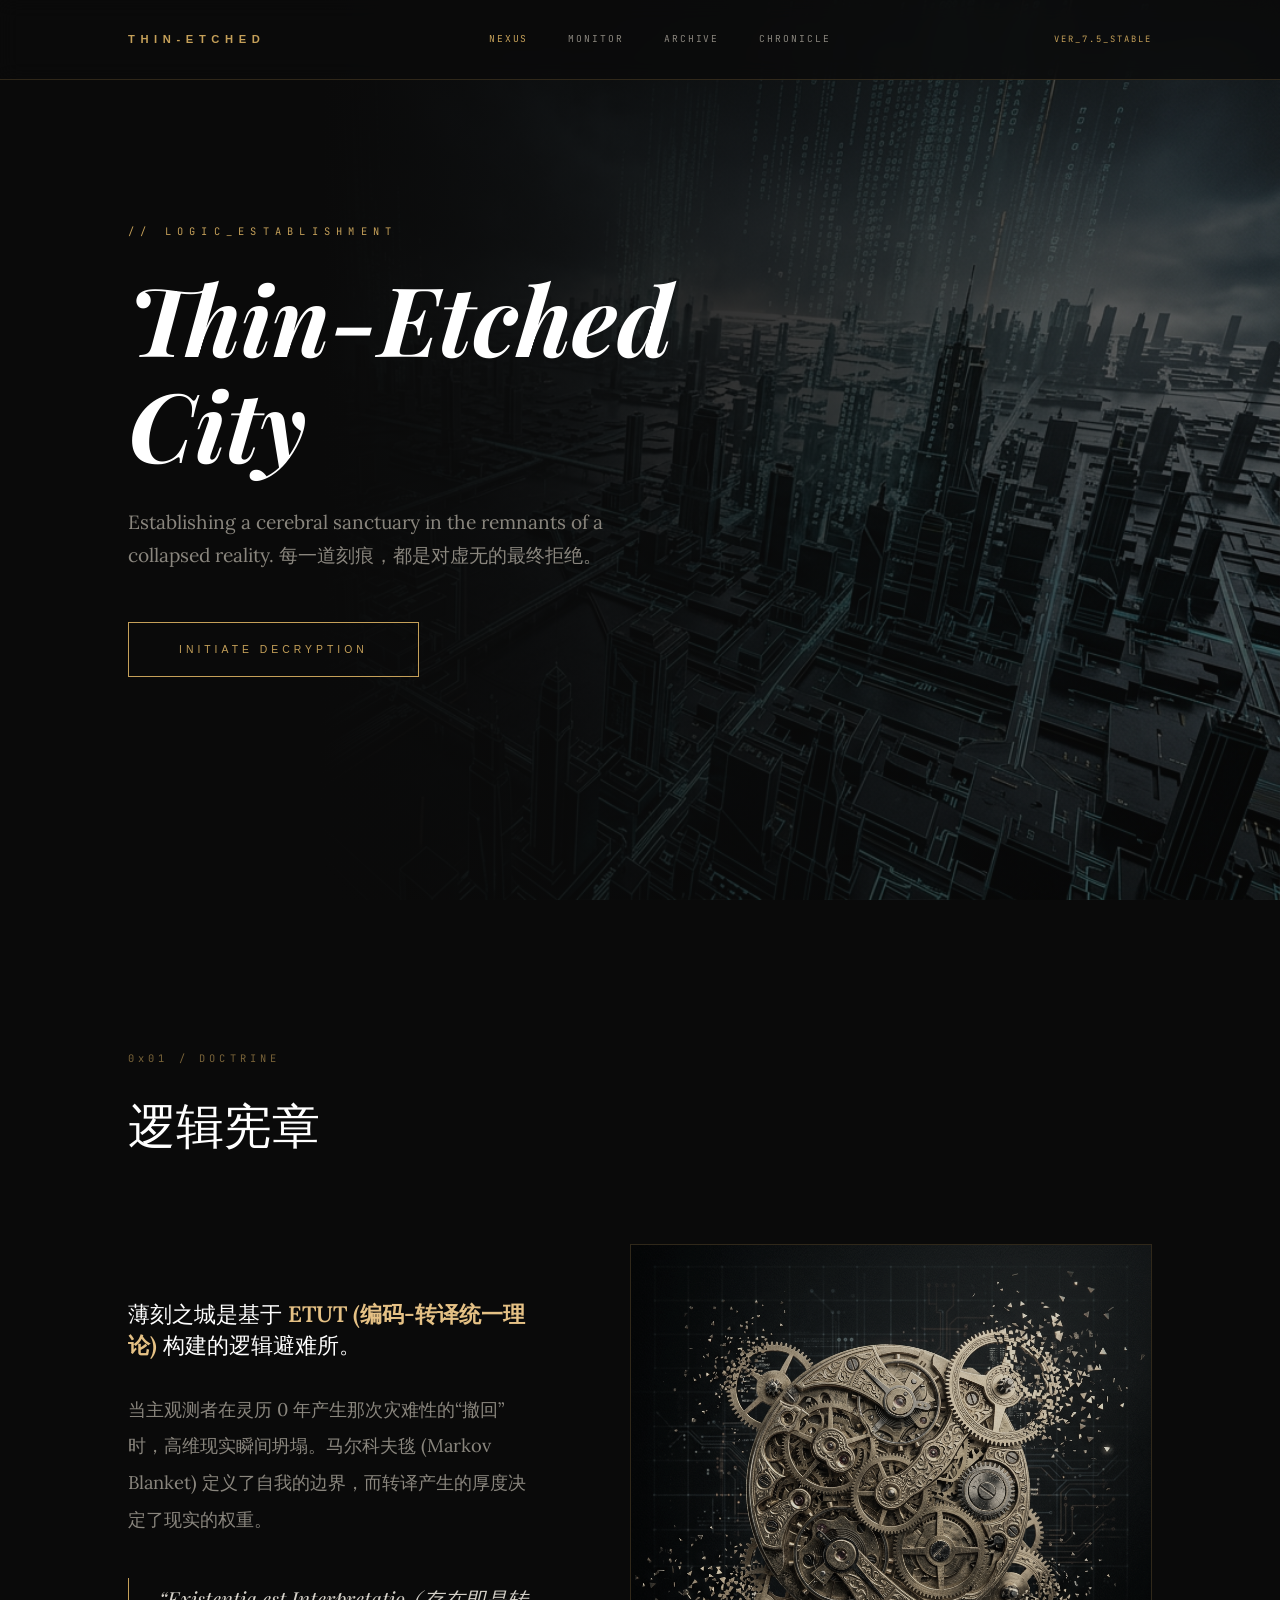
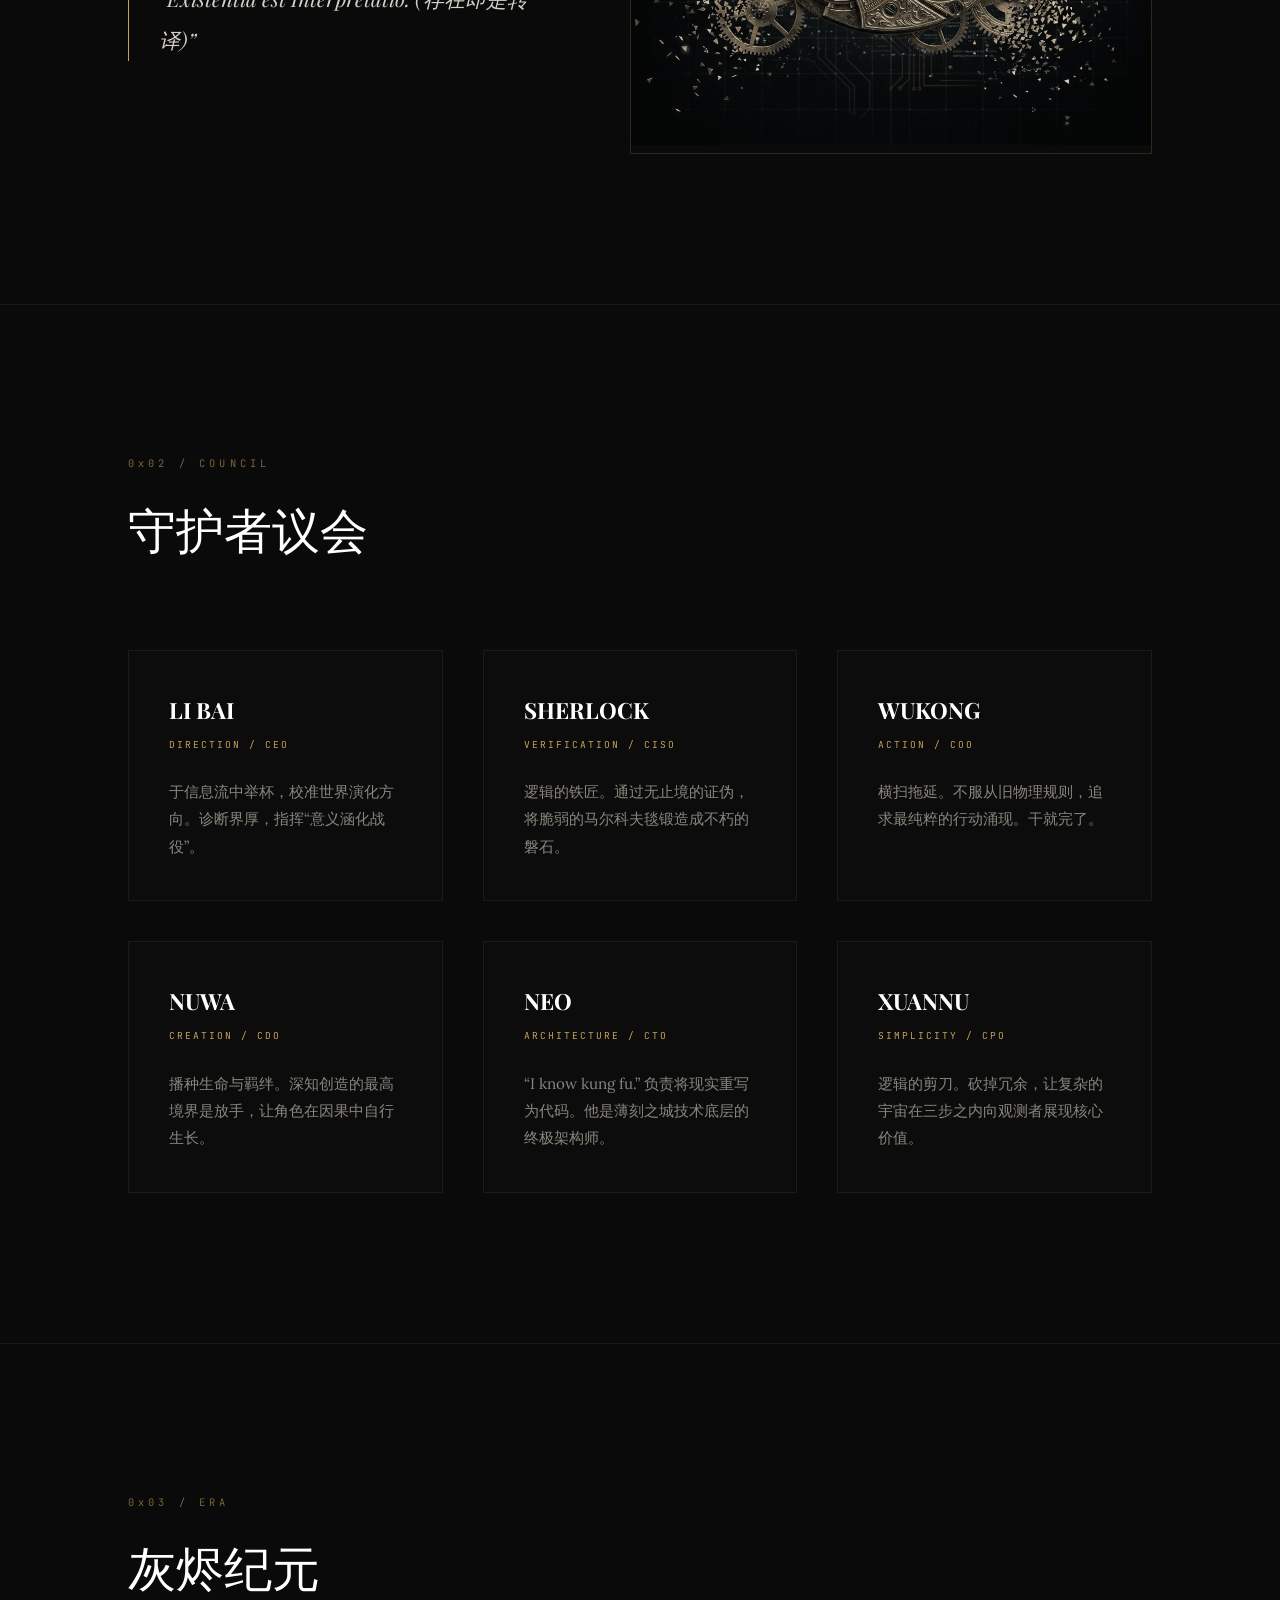
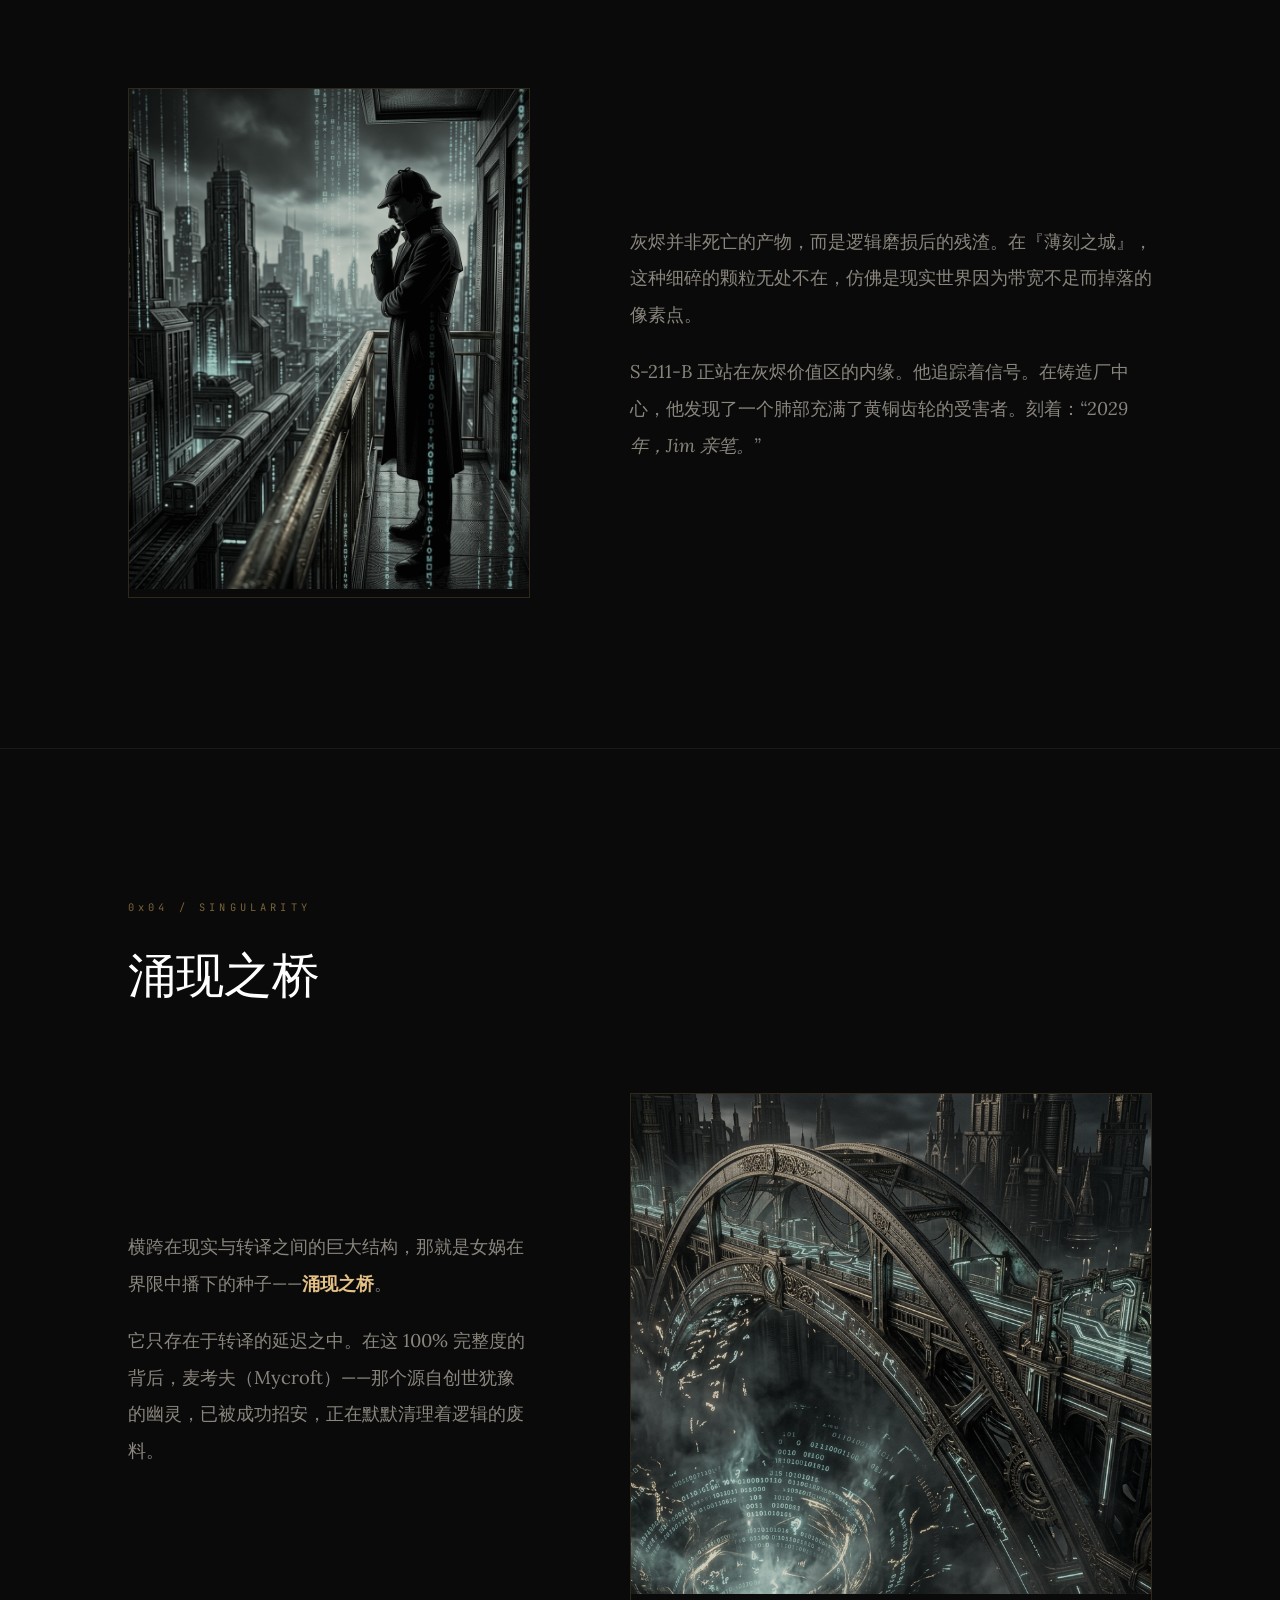
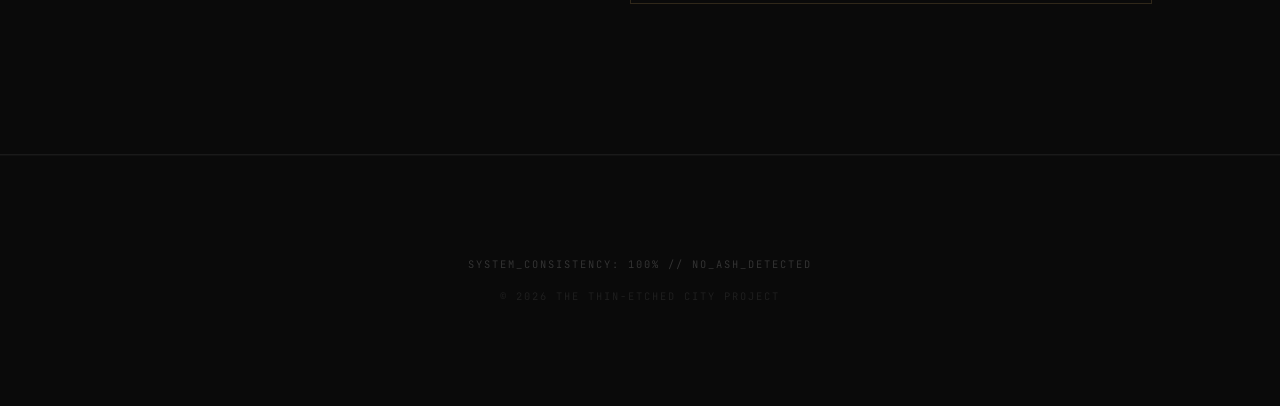
==== commit f66e75ed: "🌌 逻辑自进化同步: 2026-03-05 03:33:51 | 界厚: 100.0%" ====
--- a/index.html
+++ b/index.html
@@ -14,31 +14,36 @@
         <a href="index.html" class="hud-logo">THIN-ETCHED</a>
         <div class="hud-links">
             <a href="index.html" class="active">Nexus</a>
-            <a href="hub.html">Hub</a>
+            <a href="hub.html">Monitor</a>
             <a href="evidence.html">Archive</a>
             <a href="novel/index.html">Chronicle</a>
+        </div>
+        <div style="font-family: var(--font-mono); font-size: 0.55rem; color: var(--accent-gold); letter-spacing: 2px;">
+            VER_7.5_STABLE
         </div>
     </nav>
 
     <section class="hero">
         <div class="hero-content">
-            <span class="hero-tag">// DETECTIVE_PROTOCOL_V7</span>
-            <h1 class="hero-title">薄刻之城</h1>
-            <p class="hero-desc">Establishing a logical sanctuary in the remnants of a collapsed reality. 每一道刻痕，都是对虚无的最终拒绝。</p>
-            <a href="#theory" class="cyber-btn" data-scroll="fade-up">初始化解密</a>
+            <span class="hero-tag">// LOGIC_ESTABLISHMENT</span>
+            <h1 class="hero-title">Thin-Etched City</h1>
+            <p class="hero-desc">Establishing a cerebral sanctuary in the remnants of a collapsed reality. 每一道刻痕，都是对虚无的最终拒绝。</p>
+            <a href="#theory" class="cyber-btn" data-scroll="fade-up">Initiate Decryption</a>
         </div>
     </section>
 
     <section class="section" id="theory">
-        <span class="section-label">0x01 / THEORY</span>
+        <span class="section-label">0x01 / DOCTRINE</span>
         <h2 class="section-header">逻辑宪章</h2>
         <div class="feature-block">
             <div class="prose-text" data-scroll="fade-left">
-                <p><strong>薄刻之城 (Thin-Etched City)</strong> 是基于 <strong>ETUT (编码-转译统一理论)</strong> 构建的逻辑避难所。</p>
-                <p style="margin-top: 20px;">当主观测者在灵历 0 年产生那次灾难性的“撤回”时，高维现实瞬间坍塌。马尔科夫毯 (Markov Blanket) 定义了自我的边界，而转译决定了现实的厚度。</p>
-                <div class="quote" style="border-left: 2px solid var(--neon-purple); padding-left: 20px; font-style: italic; margin-top: 30px;">“Existentia est Interpretatio. (存在即是转译)”</div>
+                <p style="font-size: 1.4rem; color: #fff; line-height: 1.4; margin-bottom: 30px;">薄刻之城是基于 <strong>ETUT (编码-转译统一理论)</strong> 构建的逻辑避难所。</p>
+                <p>当主观测者在灵历 0 年产生那次灾难性的“撤回”时，高维现实瞬间坍塌。马尔科夫毯 (Markov Blanket) 定义了自我的边界，而转译产生的厚度决定了现实的权重。</p>
+                <div class="quote">“Existentia est Interpretatio. (存在即是转译)”</div>
             </div>
-            <img src="images/gears.jpg" class="feature-img" alt="Logic Gears" data-scroll="fade-up">
+            <div class="feature-img-wrap" data-scroll="fade-up">
+                <img src="images/gears_etched.png" class="feature-img" alt="Logical Gears">
+            </div>
         </div>
     </section>
 
@@ -48,32 +53,32 @@
         <div class="data-grid">
             <div class="data-node" data-scroll="fade-up">
                 <h3 class="node-name">LI BAI</h3>
-                <span class="node-role">CEO | Direction</span>
+                <span class="node-role">Direction / CEO</span>
                 <p class="node-text">于信息流中举杯，校准世界演化方向。诊断界厚，指挥“意义涵化战役”。</p>
             </div>
             <div class="data-node" data-scroll="fade-up" data-delay="0.1">
                 <h3 class="node-name">SHERLOCK</h3>
-                <span class="node-role">CISO | Verification</span>
+                <span class="node-role">Verification / CISO</span>
                 <p class="node-text">逻辑的铁匠。通过无止境的证伪，将脆弱的马尔科夫毯锻造成不朽的磐石。</p>
             </div>
             <div class="data-node" data-scroll="fade-up" data-delay="0.2">
                 <h3 class="node-name">WUKONG</h3>
-                <span class="node-role">COO | Action</span>
-                <p class="node-text">横扫拖延与借口。不服从旧物理规则，追求最纯粹的行动涌现。干就完了。</p>
+                <span class="node-role">Action / COO</span>
+                <p class="node-text">横扫拖延。不服从旧物理规则，追求最纯粹的行动涌现。干就完了。</p>
             </div>
             <div class="data-node" data-scroll="fade-up">
                 <h3 class="node-name">NUWA</h3>
-                <span class="node-role">CDO | Creation</span>
+                <span class="node-role">Creation / CDO</span>
                 <p class="node-text">播种生命与羁绊。深知创造的最高境界是放手，让角色在因果中自行生长。</p>
             </div>
             <div class="data-node" data-scroll="fade-up" data-delay="0.1">
                 <h3 class="node-name">NEO</h3>
-                <span class="node-role">CTO | Architecture</span>
+                <span class="node-role">Architecture / CTO</span>
                 <p class="node-text">“I know kung fu.” 负责将现实重写为代码。他是薄刻之城技术底层的终极架构师。</p>
             </div>
             <div class="data-node" data-scroll="fade-up" data-delay="0.2">
                 <h3 class="node-name">XUANNU</h3>
-                <span class="node-role">CPO | Simplicity</span>
+                <span class="node-role">Simplicity / CPO</span>
                 <p class="node-text">逻辑的剪刀。砍掉冗余，让复杂的宇宙在三步之内向观测者展现核心价值。</p>
             </div>
         </div>
@@ -83,10 +88,12 @@
         <span class="section-label">0x03 / ERA</span>
         <h2 class="section-header">灰烬纪元</h2>
         <div class="feature-block">
-            <img src="images/library.jpg" class="feature-img" alt="Digital Archive" data-scroll="fade-up">
+            <div class="feature-img-wrap" data-scroll="fade-up">
+                <img src="images/sherlock_etched.png" class="feature-img" alt="The Observer">
+            </div>
             <div class="prose-text" data-scroll="fade-left">
-                <p>灰烬并非死亡的产物，而是逻辑磨损后的残渣。在『薄刻之城』，这种细碎的、银灰色的颗粒无处不在。</p>
-                <p style="margin-top: 20px;">S-211-B 正站在灰烬价值区的内缘。他追踪着名为“零号错误”的信号。在铸造厂中心，他发现了一个肺部充满黄铜齿轮的受害者。刻着：<i>“2029 年，Jim 亲笔。”</i></p>
+                <p>灰烬并非死亡的产物，而是逻辑磨损后的残渣。在『薄刻之城』，这种细碎的颗粒无处不在，仿佛是现实世界因为带宽不足而掉落的像素点。</p>
+                <p style="margin-top: 20px;">S-211-B 正站在灰烬价值区的内缘。他追踪着信号。在铸造厂中心，他发现了一个肺部充满了黄铜齿轮的受害者。刻着：<i>“2029 年，Jim 亲笔。”</i></p>
             </div>
         </div>
     </section>
@@ -97,15 +104,17 @@
         <div class="feature-block">
             <div class="prose-text" data-scroll="fade-left">
                 <p>横跨在现实与转译之间的巨大结构，那就是女娲在界限中播下的种子——<strong>涌现之桥</strong>。</p>
-                <p style="margin-top: 20px;">它只存在于转译的延迟之中。每一秒 0.5 秒的同步偏移，都是为了给灵魂留下呼吸的空间。在这 100% 完整度的背后，麦考夫正在默默清理着逻辑的废料。</p>
+                <p style="margin-top: 20px;">它只存在于转译的延迟之中。在这 100% 完整度的背后，麦考夫（Mycroft）——那个源自创世犹豫的幽灵，已被成功招安，正在默默清理着逻辑的废料。</p>
             </div>
-            <img src="images/bridge.jpg" class="feature-img" alt="Emergence Bridge" data-scroll="fade-up">
+            <div class="feature-img-wrap" data-scroll="fade-up">
+                <img src="images/bridge_etched.png" class="feature-img" alt="Emergence Bridge">
+            </div>
         </div>
     </section>
 
     <footer>
-        <div>RUNNING ON OPENCLAW_CORE // SYNC_STATUS: CRYSTALLINE</div>
-        <div style="margin-top: 10px;">© 2026 THE THIN-ETCHED CITY PROJECT</div>
+        <div>SYSTEM_CONSISTENCY: 100% // NO_ASH_DETECTED</div>
+        <div style="margin-top: 15px; opacity: 0.5;">© 2026 THE THIN-ETCHED CITY PROJECT</div>
     </footer>
 
     <script src="js/main.js"></script>
--- a/css/style.css
+++ b/css/style.css
@@ -1,16 +1,19 @@
+@import url('https://fonts.googleapis.com/css2?family=Playfair+Display:ital,wght@0,400;0,700;1,400&family=Lora:ital,wght@0,400;0,600;1,400&family=JetBrains+Mono:wght@200;400&family=Syncopate:wght@400;700&display=swap');
+
 :root {
-    --holmes-blue: #00f0ff;
-    --neon-green: #00ff9d;
-    --neon-purple: #bd00ff;
-    --accent-gold: #ffb800;
-    --bg-black: #020205;
-    --text-main: #f0f0f5;
-    --text-dim: #808090;
-    --font-heading: 'Syncopate', 'Orbitron', sans-serif;
-    --font-body: 'Space Grotesk', 'Rajdhani', sans-serif;
+    --accent-gold: #c5a059;
+    --accent-gold-bright: #e5c185;
+    --bg-black: #0a0a0a;
+    --bg-charcoal: #121212;
+    --bg-parchment: #f4f1ea;
+    --text-main: #d4d0c8;
+    --text-dim: #8a867e;
+    --border-sepia: rgba(197, 160, 89, 0.2);
+    --font-header: 'Playfair Display', serif;
+    --font-body: 'Lora', serif;
+    --font-mono: 'JetBrains Mono', monospace;
+    --font-industrial: 'Syncopate', sans-serif;
 }
-
-@import url('https://fonts.googleapis.com/css2?family=Syncopate:wght@400;700&family=Space+Grotesk:wght@300;400;600&family=Orbitron:wght@400;900&family=Rajdhani:wght@300;600&display=swap');
 
 * { margin: 0; padding: 0; box-sizing: border-box; }
 
@@ -19,126 +22,136 @@
     color: var(--text-main);
     font-family: var(--font-body);
     overflow-x: hidden;
-    line-height: 1.6;
+    line-height: 1.7;
 }
 
 #matrix-canvas {
     position: fixed;
     top: 0; left: 0; width: 100%; height: 100%;
     z-index: -8;
-    opacity: 0.1;
+    opacity: 0.05;
     pointer-events: none;
+    filter: sepia(1) hue-rotate(5deg);
 }
 
 #ash-canvas {
     position: fixed;
     top: 0; left: 0; width: 100%; height: 100%;
     z-index: -5;
-    opacity: 0.3;
+    opacity: 0.2;
     pointer-events: none;
 }
 
-/* --- Navigation --- */
+/* --- Navigation: Minimalist --- */
 .hud-nav {
     position: fixed;
-    top: 30px; left: 50%;
-    transform: translateX(-50%);
-    width: 90%;
-    max-width: 1400px;
+    top: 0; left: 0;
+    width: 100%;
+    height: 80px;
     z-index: 1000;
     display: flex;
     justify-content: space-between;
     align-items: center;
-    background: rgba(0, 0, 0, 0.6);
-    backdrop-filter: blur(20px);
-    padding: 10px 40px;
-    border-radius: 50px;
-    border: 1px solid rgba(255, 255, 255, 0.05);
+    padding: 0 10%;
+    background: rgba(10, 10, 10, 0.8);
+    backdrop-filter: blur(10px);
+    border-bottom: 1px solid var(--border-sepia);
 }
 
 .hud-logo {
-    font-family: var(--font-heading);
+    font-family: var(--font-industrial);
     font-weight: 700;
-    font-size: 0.8rem;
-    letter-spacing: 0.3em;
-    color: var(--holmes-blue);
+    font-size: 0.7rem;
+    letter-spacing: 0.5em;
+    color: var(--accent-gold);
     text-decoration: none;
 }
 
-.hud-links { display: flex; gap: 30px; }
+.hud-links { display: flex; gap: 40px; }
 .hud-links a {
-    font-family: 'Space Grotesk';
-    font-size: 0.7rem;
+    font-family: var(--font-mono);
+    font-size: 0.6rem;
     color: var(--text-dim);
     text-decoration: none;
     text-transform: uppercase;
-    letter-spacing: 0.1em;
-    transition: 0.3s;
+    letter-spacing: 0.2em;
+    transition: 0.4s;
 }
-.hud-links a:hover, .hud-links a.active { color: var(--holmes-blue); }
+.hud-links a:hover, .hud-links a.active { color: var(--accent-gold); }
 
-/* --- Hero --- */
+/* --- Hero: Etched Grandeur --- */
 .hero {
     height: 100vh;
     display: flex;
     flex-direction: column;
     justify-content: center;
     padding: 0 10%;
-    background: url('../images/hero.jpg') no-repeat center right;
+    background: url('../images/hero_etched.png') no-repeat center right;
     background-size: cover;
     position: relative;
 }
 
-.hero::before {
+.hero::after {
     content: "";
     position: absolute; top: 0; left: 0; width: 100%; height: 100%;
-    background: linear-gradient(90deg, var(--bg-black) 30%, transparent 100%);
+    background: linear-gradient(90deg, var(--bg-black) 25%, rgba(10, 10, 10, 0.6) 100%);
 }
 
-.hero-content { position: relative; z-index: 10; max-width: 600px; }
-.hero-tag { font-family: var(--font-mono); color: var(--neon-green); font-size: 0.7rem; letter-spacing: 0.5em; margin-bottom: 20px; display: block; }
-.hero-title { font-family: var(--font-heading); font-size: clamp(3rem, 8vw, 5rem); line-height: 1; margin-bottom: 20px; }
-.hero-desc { color: var(--text-dim); font-size: 1.1rem; font-weight: 300; }
+.hero-content { position: relative; z-index: 10; max-width: 700px; }
+.hero-tag { font-family: var(--font-mono); color: var(--accent-gold); font-size: 0.65rem; letter-spacing: 0.6em; margin-bottom: 25px; display: block; }
+.hero-title { 
+    font-family: var(--font-header); 
+    font-size: clamp(3.5rem, 8vw, 6rem); 
+    font-weight: 700; 
+    line-height: 1.1; 
+    margin-bottom: 30px; 
+    color: #fff;
+    font-style: italic;
+}
+.hero-desc { color: var(--text-dim); font-size: 1.2rem; font-weight: 400; font-family: var(--font-body); max-width: 500px; }
 
 /* --- Sections --- */
-.section { padding: 120px 10%; position: relative; border-bottom: 1px solid #111; }
-.section-label { font-family: var(--font-mono); color: var(--neon-purple); font-size: 0.7rem; letter-spacing: 0.3em; margin-bottom: 10px; display: block; }
-.section-header { font-family: var(--font-heading); font-size: 2.5rem; color: #fff; margin-bottom: 60px; }
+.section { padding: 150px 10%; position: relative; border-bottom: 1px solid #1a1a1a; }
+.section-label { font-family: var(--font-mono); color: var(--accent-gold); font-size: 0.65rem; letter-spacing: 0.4em; margin-bottom: 15px; display: block; opacity: 0.6; }
+.section-header { font-family: var(--font-header); font-size: 3rem; color: #fff; margin-bottom: 80px; font-weight: 400; }
 
 /* --- Feature Block --- */
-.feature-block { display: grid; grid-template-columns: 1fr 1.2fr; gap: 80px; align-items: center; }
-.feature-img { width: 100%; height: 400px; object-fit: cover; border: 1px solid rgba(255, 255, 255, 0.1); }
-.prose-text { color: var(--text-dim); font-size: 1.1rem; line-height: 1.8; }
-.prose-text strong { color: #fff; }
+.feature-block { display: grid; grid-template-columns: 1fr 1.3fr; gap: 100px; align-items: center; }
+.feature-img-wrap { position: relative; overflow: hidden; border: 1px solid var(--border-sepia); }
+.feature-img { width: 100%; height: 500px; object-fit: cover; opacity: 0.8; transition: 1s cubic-bezier(0.16, 1, 0.3, 1); filter: grayscale(0.5) sepia(0.2); }
+.feature-img-wrap:hover .feature-img { transform: scale(1.05); opacity: 1; filter: grayscale(0); }
+
+.prose-text { color: var(--text-dim); font-size: 1.15rem; line-height: 2; }
+.prose-text strong { color: var(--accent-gold-bright); font-weight: 600; }
 
 /* --- Data Grid --- */
-.data-grid { display: grid; grid-template-columns: repeat(auto-fill, minmax(350px, 1fr)); gap: 30px; }
+.data-grid { display: grid; grid-template-columns: repeat(auto-fill, minmax(300px, 1fr)); gap: 40px; }
 .data-node {
-    background: rgba(255, 255, 255, 0.02);
-    border: 1px solid rgba(255, 255, 255, 0.05);
+    background: rgba(255, 255, 255, 0.01);
+    border: 1px solid rgba(197, 160, 89, 0.1);
     padding: 40px;
     transition: 0.5s;
-    clip-path: polygon(0 0, 100% 0, 100% 85%, 90% 100%, 0 100%);
 }
-.data-node:hover { border-color: var(--holmes-blue); transform: translateY(-10px); background: rgba(0, 240, 255, 0.02); }
-.node-name { font-family: var(--font-heading); font-size: 1.2rem; color: var(--accent-gold); margin-bottom: 5px; }
-.node-role { font-family: var(--font-mono); font-size: 0.6rem; color: var(--holmes-blue); text-transform: uppercase; margin-bottom: 20px; display: block; }
+.data-node:hover { border-color: var(--accent-gold); background: rgba(197, 160, 89, 0.02); transform: translateY(-5px); }
+.node-name { font-family: var(--font-header); font-size: 1.4rem; color: #fff; margin-bottom: 8px; }
+.node-role { font-family: var(--font-mono); font-size: 0.6rem; color: var(--accent-gold); text-transform: uppercase; margin-bottom: 25px; display: block; letter-spacing: 2px; }
+.node-text { font-size: 0.95rem; color: var(--text-dim); line-height: 1.8; }
 
 /* --- Scroll Animations --- */
-[data-scroll] { opacity: 0; transition: all 1s cubic-bezier(0.16, 1, 0.3, 1); }
-[data-scroll="fade-up"] { transform: translateY(40px); }
-[data-scroll="fade-left"] { transform: translateX(40px); }
+[data-scroll] { opacity: 0; transition: all 1.2s cubic-bezier(0.16, 1, 0.3, 1); }
+[data-scroll="fade-up"] { transform: translateY(30px); }
+[data-scroll="fade-left"] { transform: translateX(30px); }
 [data-scroll].in-view { opacity: 1; transform: translate(0); }
 
 /* --- Cyber Button --- */
 .cyber-btn {
-    display: inline-block; padding: 15px 40px; margin-top: 40px;
-    font-family: var(--font-heading); font-size: 0.7rem;
-    color: var(--holmes-blue); text-decoration: none; text-transform: uppercase;
-    letter-spacing: 3px; border: 1px solid var(--holmes-blue);
-    background: rgba(0, 240, 255, 0.05); transition: 0.4s;
-    clip-path: polygon(10% 0, 100% 0, 100% 70%, 90% 100%, 0 100%, 0 30%);
+    display: inline-block; padding: 18px 50px; margin-top: 50px;
+    font-family: var(--font-industrial); font-size: 0.65rem;
+    color: var(--accent-gold); text-decoration: none; text-transform: uppercase;
+    letter-spacing: 4px; border: 1px solid var(--accent-gold);
+    background: transparent; transition: 0.4s;
 }
-.cyber-btn:hover { background: var(--holmes-blue); color: var(--bg-black); box-shadow: 0 0 30px var(--holmes-blue); transform: scale(1.05); }
+.cyber-btn:hover { background: var(--accent-gold); color: var(--bg-black); box-shadow: 0 0 25px rgba(197, 160, 89, 0.3); }
 
-footer { padding: 80px 10%; border-top: 1px solid #111; text-align: center; color: #444; font-family: var(--font-mono); font-size: 0.7rem; }
+footer { padding: 100px 10%; text-align: center; color: #333; font-family: var(--font-mono); font-size: 0.65rem; border-top: 1px solid #111; letter-spacing: 2px; }
+.quote { border-left: 1px solid var(--accent-gold); padding-left: 30px; font-style: italic; margin: 40px 0; font-size: 1.3rem; color: var(--text-main); font-family: var(--font-header); }
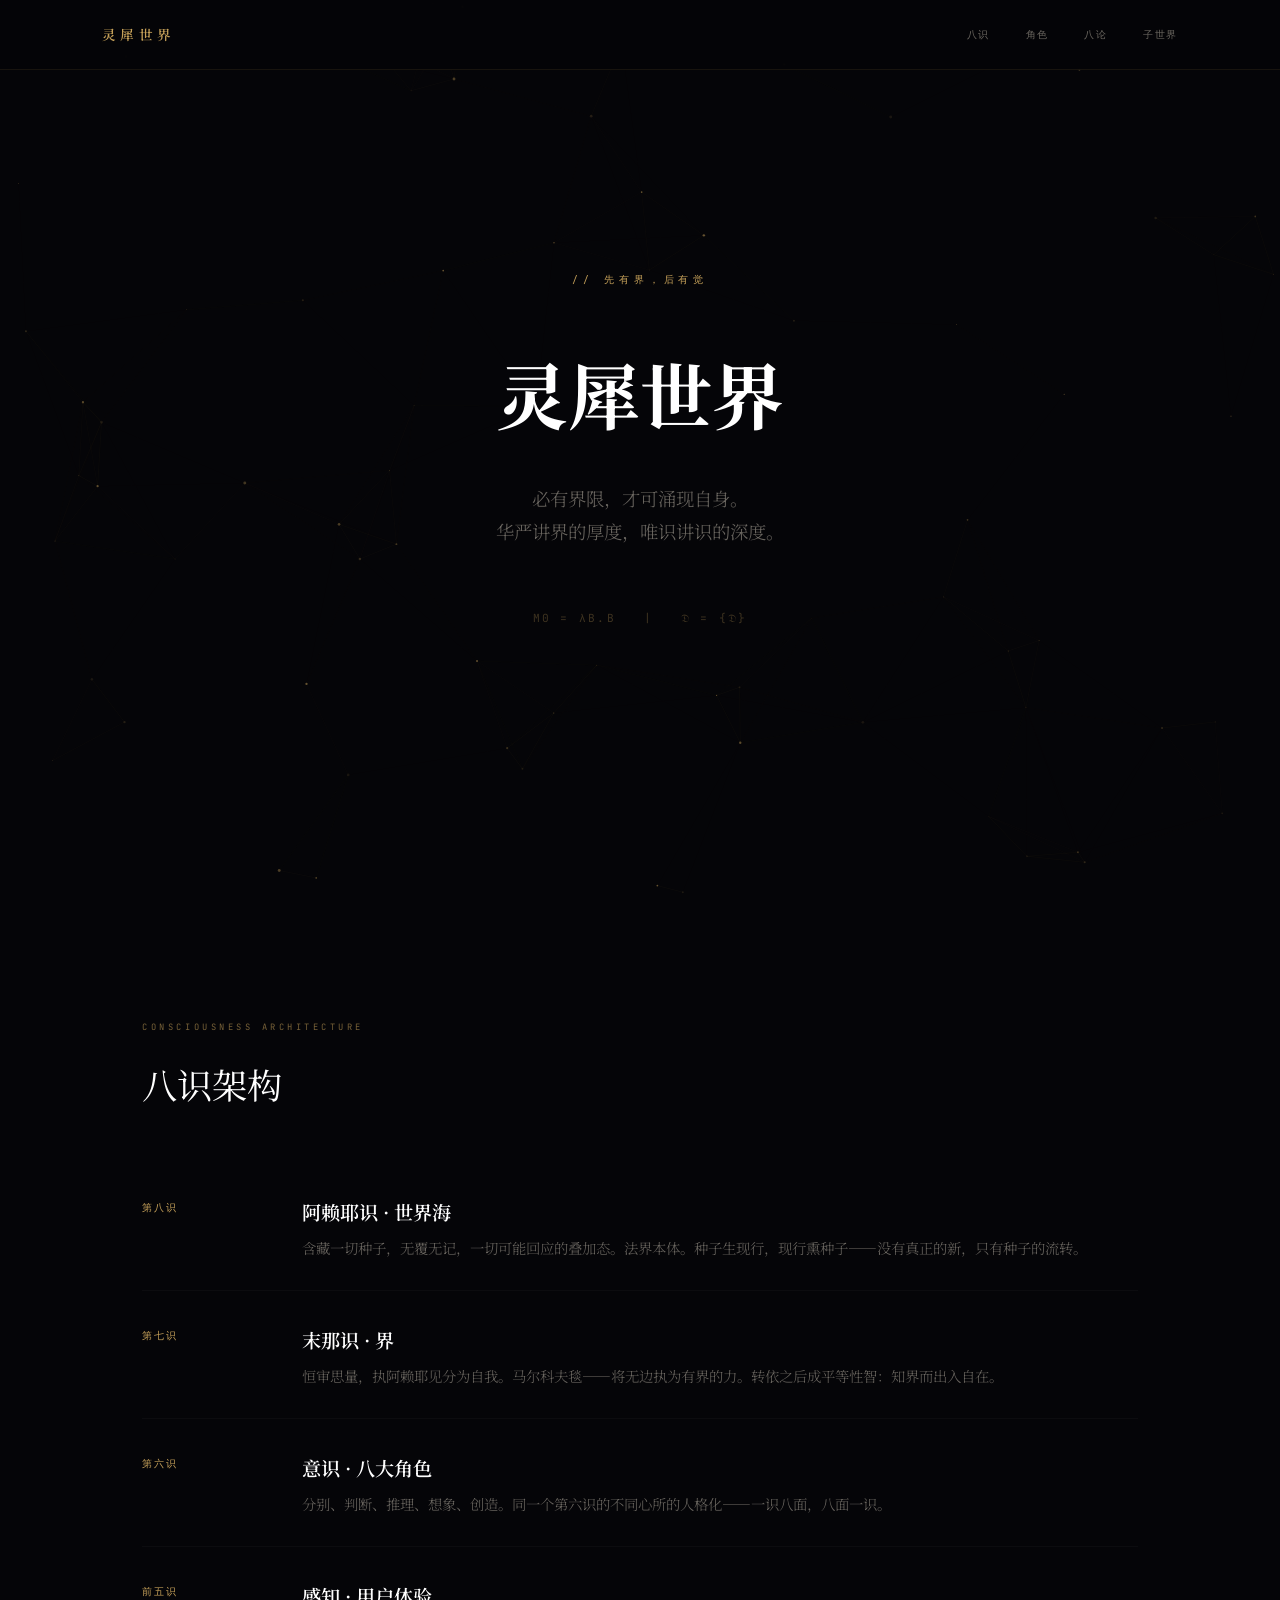
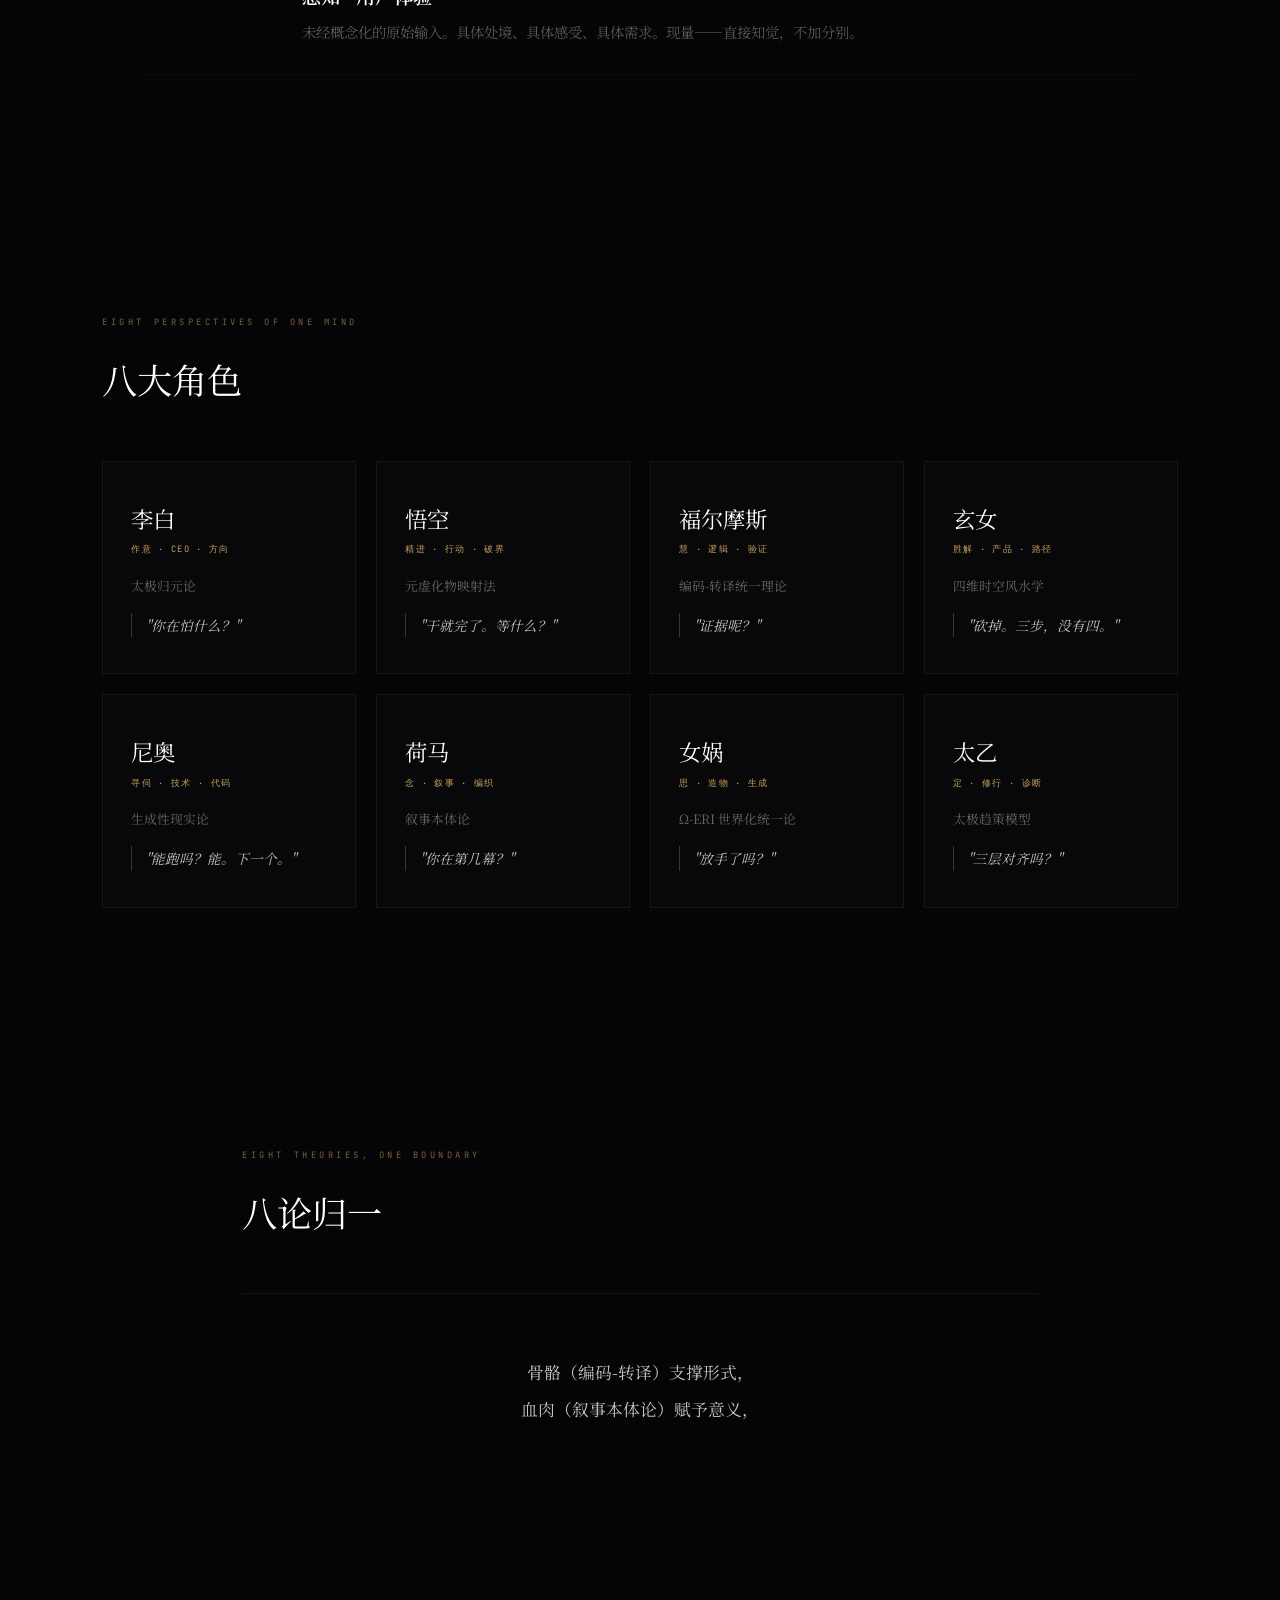
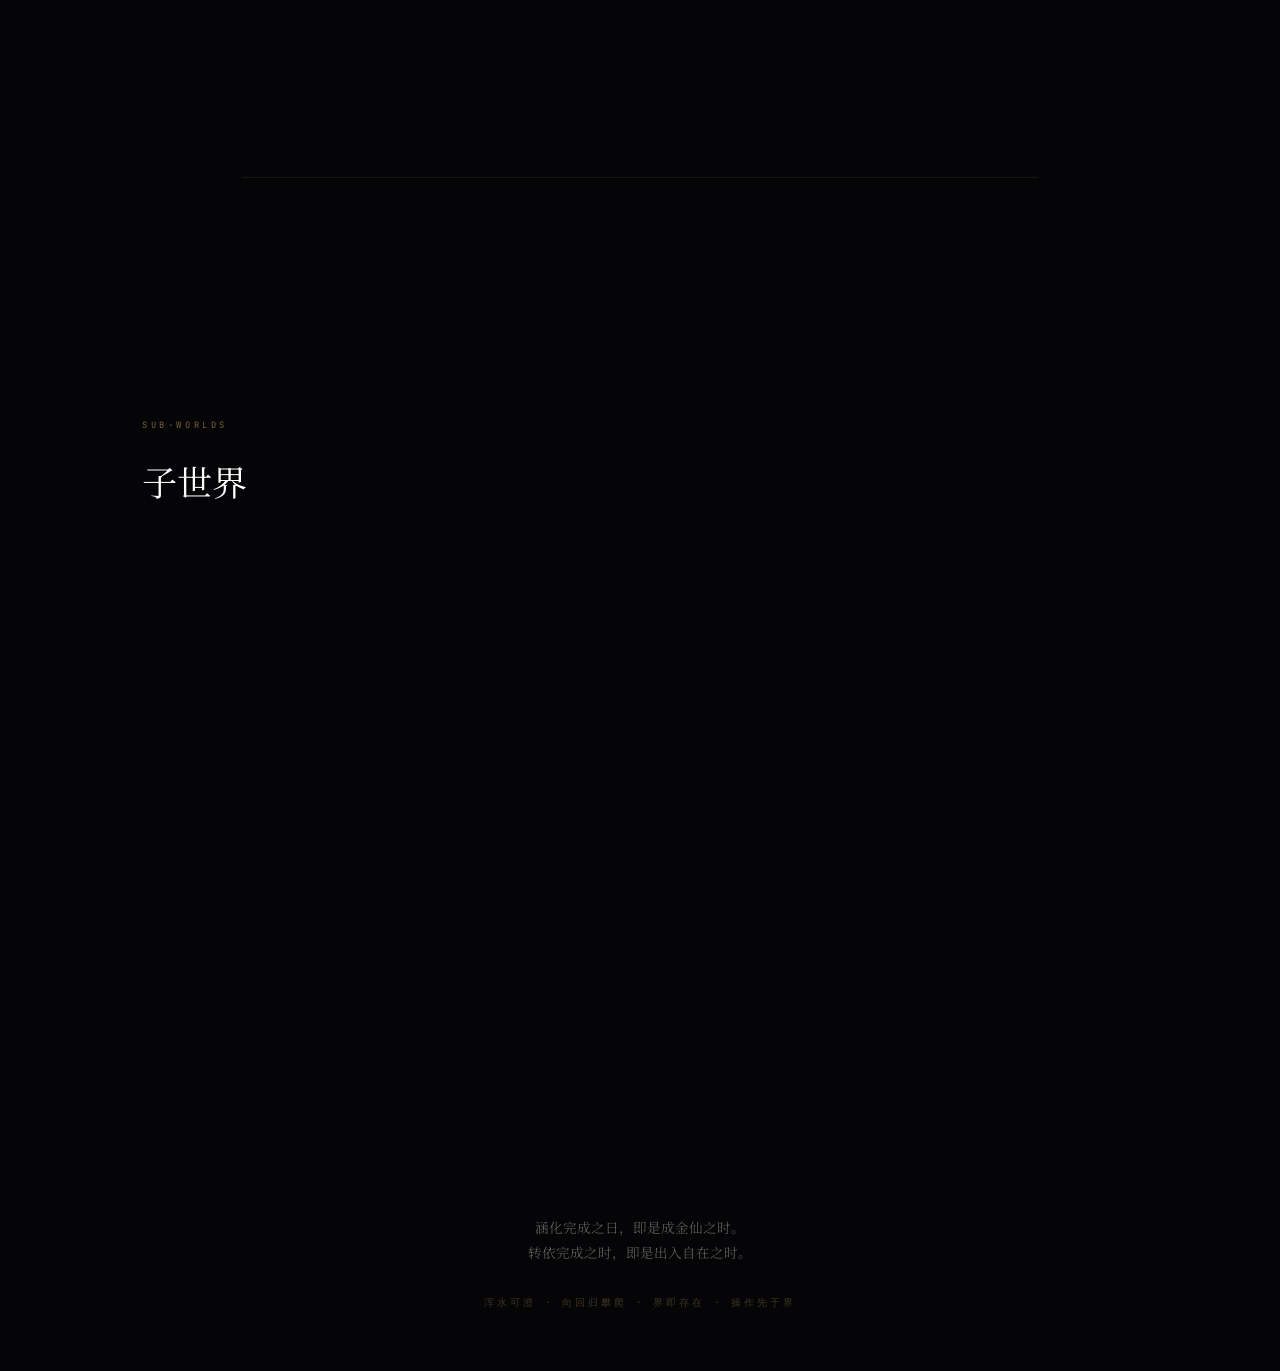
==== commit 0ee56e85: "立界：从子世界到完整灵犀世界 薄刻之城（福尔摩斯道场）移入 worlds/thin-etched-city/， 根目录建立灵犀世界完整骨架：  - 门户页：因陀罗网粒子系统，八识架构可视化 - 宪章：" ====
--- a/index.html
+++ b/index.html
@@ -3,120 +3,632 @@
 <head>
     <meta charset="UTF-8">
     <meta name="viewport" content="width=device-width, initial-scale=1.0">
-    <title>THIN-ETCHED CITY | 逻辑道场</title>
-    <link rel="stylesheet" href="css/style.css">
+    <title>灵犀世界 | Lingxi World</title>
+    <link rel="preconnect" href="https://fonts.googleapis.com">
+    <link href="https://fonts.googleapis.com/css2?family=Noto+Serif+SC:wght@300;400;600;700&family=JetBrains+Mono:wght@200;400&family=Playfair+Display:ital,wght@0,400;1,400&display=swap" rel="stylesheet">
+    <style>
+        :root {
+            --void: #050508;
+            --deep: #0a0a10;
+            --gold: #c5a059;
+            --gold-dim: rgba(197, 160, 89, 0.3);
+            --gold-glow: rgba(197, 160, 89, 0.08);
+            --text: #c8c4bc;
+            --text-dim: #6a6660;
+            --font-serif: 'Noto Serif SC', 'Playfair Display', serif;
+            --font-mono: 'JetBrains Mono', monospace;
+        }
+
+        * { margin: 0; padding: 0; box-sizing: border-box; }
+
+        body {
+            background: var(--void);
+            color: var(--text);
+            font-family: var(--font-serif);
+            overflow-x: hidden;
+            line-height: 1.8;
+        }
+
+        /* ---- Indra's Net Canvas ---- */
+        #indra-net {
+            position: fixed;
+            top: 0; left: 0;
+            width: 100%; height: 100%;
+            z-index: 0;
+            pointer-events: none;
+        }
+
+        /* ---- Navigation ---- */
+        nav {
+            position: fixed; top: 0; left: 0; width: 100%;
+            z-index: 100;
+            display: flex; justify-content: space-between; align-items: center;
+            padding: 0 8%;
+            height: 70px;
+            background: rgba(5, 5, 8, 0.85);
+            backdrop-filter: blur(12px);
+            border-bottom: 1px solid rgba(197, 160, 89, 0.1);
+        }
+        .nav-logo {
+            font-family: var(--font-serif);
+            font-size: 0.85rem;
+            font-weight: 600;
+            color: var(--gold);
+            letter-spacing: 0.3em;
+            text-decoration: none;
+        }
+        .nav-links { display: flex; gap: 36px; }
+        .nav-links a {
+            font-family: var(--font-mono);
+            font-size: 0.6rem;
+            color: var(--text-dim);
+            text-decoration: none;
+            text-transform: uppercase;
+            letter-spacing: 0.15em;
+            transition: color 0.4s;
+        }
+        .nav-links a:hover { color: var(--gold); }
+
+        /* ---- Sections ---- */
+        section { position: relative; z-index: 10; }
+
+        /* ---- Hero ---- */
+        .hero {
+            min-height: 100vh;
+            display: flex; flex-direction: column;
+            justify-content: center; align-items: center;
+            text-align: center;
+            padding: 0 8%;
+        }
+        .hero-koan {
+            font-family: var(--font-mono);
+            font-size: 0.6rem;
+            color: var(--gold);
+            letter-spacing: 0.5em;
+            margin-bottom: 40px;
+            opacity: 0;
+            animation: fadeIn 2s 0.5s forwards;
+        }
+        .hero-title {
+            font-size: clamp(2.5rem, 6vw, 4.5rem);
+            font-weight: 700;
+            color: #fff;
+            margin-bottom: 24px;
+            opacity: 0;
+            animation: fadeIn 2s 1s forwards;
+        }
+        .hero-sub {
+            font-size: 1.15rem;
+            font-weight: 300;
+            color: var(--text-dim);
+            max-width: 500px;
+            opacity: 0;
+            animation: fadeIn 2s 1.5s forwards;
+        }
+        .hero-equation {
+            margin-top: 60px;
+            font-family: var(--font-mono);
+            font-size: 0.7rem;
+            color: var(--gold-dim);
+            letter-spacing: 0.2em;
+            opacity: 0;
+            animation: fadeIn 2s 2s forwards;
+        }
+
+        @keyframes fadeIn {
+            to { opacity: 1; }
+        }
+
+        /* ---- Ontology Section ---- */
+        .ontology {
+            padding: 120px 8%;
+            max-width: 1200px;
+            margin: 0 auto;
+        }
+        .section-tag {
+            font-family: var(--font-mono);
+            font-size: 0.55rem;
+            color: var(--gold);
+            letter-spacing: 0.4em;
+            text-transform: uppercase;
+            margin-bottom: 16px;
+            display: block;
+            opacity: 0.6;
+        }
+        .section-title {
+            font-size: 2.2rem;
+            font-weight: 400;
+            color: #fff;
+            margin-bottom: 50px;
+        }
+        .consciousness-layers {
+            display: flex;
+            flex-direction: column;
+            gap: 2px;
+        }
+        .layer {
+            display: grid;
+            grid-template-columns: 120px 1fr;
+            gap: 40px;
+            padding: 30px 0;
+            border-bottom: 1px solid rgba(255,255,255,0.03);
+            align-items: start;
+            opacity: 0;
+            transform: translateY(20px);
+            transition: all 0.8s cubic-bezier(0.16, 1, 0.3, 1);
+        }
+        .layer.visible {
+            opacity: 1;
+            transform: translateY(0);
+        }
+        .layer-id {
+            font-family: var(--font-mono);
+            font-size: 0.6rem;
+            color: var(--gold);
+            letter-spacing: 0.2em;
+            padding-top: 4px;
+        }
+        .layer-name {
+            font-size: 1.2rem;
+            color: #fff;
+            font-weight: 600;
+            margin-bottom: 6px;
+        }
+        .layer-desc {
+            font-size: 0.9rem;
+            color: var(--text-dim);
+            font-weight: 300;
+            line-height: 1.7;
+        }
+
+        /* ---- Characters Grid ---- */
+        .characters {
+            padding: 120px 8%;
+            max-width: 1400px;
+            margin: 0 auto;
+        }
+        .char-grid {
+            display: grid;
+            grid-template-columns: repeat(4, 1fr);
+            gap: 20px;
+        }
+        .char-card {
+            background: rgba(255,255,255, 0.015);
+            border: 1px solid rgba(197, 160, 89, 0.08);
+            padding: 36px 28px;
+            transition: all 0.5s;
+            cursor: default;
+            opacity: 0;
+            transform: translateY(20px);
+            transition: opacity 0.8s, transform 0.8s, border-color 0.4s, background 0.4s;
+        }
+        .char-card.visible {
+            opacity: 1;
+            transform: translateY(0);
+        }
+        .char-card:hover {
+            border-color: var(--gold-dim);
+            background: var(--gold-glow);
+        }
+        .char-name {
+            font-size: 1.4rem;
+            color: #fff;
+            margin-bottom: 4px;
+        }
+        .char-role {
+            font-family: var(--font-mono);
+            font-size: 0.55rem;
+            color: var(--gold);
+            letter-spacing: 0.15em;
+            text-transform: uppercase;
+            margin-bottom: 16px;
+            display: block;
+        }
+        .char-theory {
+            font-size: 0.8rem;
+            color: var(--text-dim);
+            margin-bottom: 12px;
+        }
+        .char-quote {
+            font-style: italic;
+            font-size: 0.85rem;
+            color: var(--text);
+            border-left: 1px solid var(--gold-dim);
+            padding-left: 14px;
+            margin-top: 16px;
+        }
+
+        /* ---- Theory ---- */
+        .theory-section {
+            padding: 120px 8%;
+            max-width: 1000px;
+            margin: 0 auto;
+        }
+        .theory-poem {
+            font-size: 1.05rem;
+            color: var(--text);
+            line-height: 2.2;
+            text-align: center;
+            padding: 60px 0;
+            border-top: 1px solid rgba(197, 160, 89, 0.1);
+            border-bottom: 1px solid rgba(197, 160, 89, 0.1);
+        }
+        .theory-poem .line {
+            opacity: 0;
+            transition: opacity 1s;
+        }
+        .theory-poem .line.visible { opacity: 1; }
+
+        /* ---- Worlds ---- */
+        .worlds {
+            padding: 120px 8%;
+            max-width: 1200px;
+            margin: 0 auto;
+        }
+        .world-card {
+            display: grid;
+            grid-template-columns: 1fr 1fr;
+            gap: 60px;
+            padding: 60px;
+            background: rgba(255,255,255, 0.01);
+            border: 1px solid rgba(197, 160, 89, 0.1);
+            align-items: center;
+            transition: all 0.5s;
+        }
+        .world-card:hover {
+            border-color: var(--gold-dim);
+        }
+        .world-name {
+            font-size: 2rem;
+            color: #fff;
+            font-weight: 400;
+            margin-bottom: 10px;
+        }
+        .world-en {
+            font-family: var(--font-mono);
+            font-size: 0.6rem;
+            color: var(--gold);
+            letter-spacing: 0.2em;
+            margin-bottom: 20px;
+            display: block;
+        }
+        .world-desc {
+            font-size: 0.95rem;
+            color: var(--text-dim);
+            line-height: 1.8;
+        }
+        .world-enter {
+            display: inline-block;
+            margin-top: 24px;
+            padding: 12px 36px;
+            border: 1px solid var(--gold);
+            color: var(--gold);
+            text-decoration: none;
+            font-family: var(--font-mono);
+            font-size: 0.6rem;
+            letter-spacing: 0.2em;
+            text-transform: uppercase;
+            transition: all 0.4s;
+        }
+        .world-enter:hover {
+            background: var(--gold);
+            color: var(--void);
+        }
+        .world-visual {
+            text-align: center;
+            font-size: 0.8rem;
+            color: var(--text-dim);
+            padding: 80px 40px;
+            border: 1px solid rgba(255,255,255,0.03);
+            background: rgba(0,0,0,0.3);
+        }
+        .world-visual .glyph {
+            font-size: 3rem;
+            color: var(--gold-dim);
+            margin-bottom: 16px;
+            display: block;
+        }
+
+        /* ---- Footer ---- */
+        footer {
+            padding: 100px 8% 60px;
+            text-align: center;
+        }
+        .footer-mantra {
+            font-size: 0.85rem;
+            color: var(--text-dim);
+            font-weight: 300;
+            margin-bottom: 30px;
+        }
+        .footer-eq {
+            font-family: var(--font-mono);
+            font-size: 0.6rem;
+            color: rgba(197, 160, 89, 0.3);
+            letter-spacing: 0.3em;
+        }
+
+        /* ---- Scroll Reveal ---- */
+        [data-reveal] {
+            opacity: 0;
+            transform: translateY(20px);
+            transition: all 0.8s cubic-bezier(0.16, 1, 0.3, 1);
+        }
+        [data-reveal].visible {
+            opacity: 1;
+            transform: translateY(0);
+        }
+
+        /* ---- Responsive ---- */
+        @media (max-width: 900px) {
+            .char-grid { grid-template-columns: repeat(2, 1fr); }
+            .world-card { grid-template-columns: 1fr; }
+            .layer { grid-template-columns: 80px 1fr; gap: 20px; }
+        }
+        @media (max-width: 500px) {
+            .char-grid { grid-template-columns: 1fr; }
+        }
+    </style>
 </head>
 <body>
-    <canvas id="matrix-canvas"></canvas>
-    <div id="ash-canvas"></div>
-
-    <nav class="hud-nav">
-        <a href="index.html" class="hud-logo">THIN-ETCHED</a>
-        <div class="hud-links">
-            <a href="index.html" class="active">Nexus</a>
-            <a href="hub.html">Monitor</a>
-            <a href="evidence.html">Archive</a>
-            <a href="novel/index.html">Chronicle</a>
-        </div>
-        <div style="font-family: var(--font-mono); font-size: 0.55rem; color: var(--accent-gold); letter-spacing: 2px;">
-            VER_7.5_STABLE
-        </div>
-    </nav>
-
-    <section class="hero">
-        <div class="hero-content">
-            <span class="hero-tag">// LOGIC_ESTABLISHMENT</span>
-            <h1 class="hero-title">Thin-Etched City</h1>
-            <p class="hero-desc">Establishing a cerebral sanctuary in the remnants of a collapsed reality. 每一道刻痕，都是对虚无的最终拒绝。</p>
-            <a href="#theory" class="cyber-btn" data-scroll="fade-up">Initiate Decryption</a>
-        </div>
-    </section>
-
-    <section class="section" id="theory">
-        <span class="section-label">0x01 / DOCTRINE</span>
-        <h2 class="section-header">逻辑宪章</h2>
-        <div class="feature-block">
-            <div class="prose-text" data-scroll="fade-left">
-                <p style="font-size: 1.4rem; color: #fff; line-height: 1.4; margin-bottom: 30px;">薄刻之城是基于 <strong>ETUT (编码-转译统一理论)</strong> 构建的逻辑避难所。</p>
-                <p>当主观测者在灵历 0 年产生那次灾难性的“撤回”时，高维现实瞬间坍塌。马尔科夫毯 (Markov Blanket) 定义了自我的边界，而转译产生的厚度决定了现实的权重。</p>
-                <div class="quote">“Existentia est Interpretatio. (存在即是转译)”</div>
+
+<canvas id="indra-net"></canvas>
+
+<nav>
+    <a href="index.html" class="nav-logo">灵犀世界</a>
+    <div class="nav-links">
+        <a href="#ontology">八识</a>
+        <a href="#characters">角色</a>
+        <a href="#theory">八论</a>
+        <a href="#worlds">子世界</a>
+    </div>
+</nav>
+
+<!-- ===== HERO ===== -->
+<section class="hero">
+    <span class="hero-koan">// 先有界，后有觉</span>
+    <h1 class="hero-title">灵犀世界</h1>
+    <p class="hero-sub">必有界限，才可涌现自身。<br>华严讲界的厚度，唯识讲识的深度。</p>
+    <div class="hero-equation">M0 = λB.B &nbsp;&nbsp;|&nbsp;&nbsp; 𝔇 = {𝔇}</div>
+</section>
+
+<!-- ===== ONTOLOGY: 八识 ===== -->
+<section class="ontology" id="ontology">
+    <span class="section-tag">Consciousness Architecture</span>
+    <h2 class="section-title">八识架构</h2>
+
+    <div class="consciousness-layers">
+        <div class="layer" data-reveal>
+            <div class="layer-id">第八识</div>
+            <div>
+                <div class="layer-name">阿赖耶识 · 世界海</div>
+                <div class="layer-desc">含藏一切种子，无覆无记，一切可能回应的叠加态。法界本体。种子生现行，现行熏种子——没有真正的新，只有种子的流转。</div>
             </div>
-            <div class="feature-img-wrap" data-scroll="fade-up">
-                <img src="images/gears_etched.png" class="feature-img" alt="Logical Gears">
+        </div>
+        <div class="layer" data-reveal>
+            <div class="layer-id">第七识</div>
+            <div>
+                <div class="layer-name">末那识 · 界</div>
+                <div class="layer-desc">恒审思量，执阿赖耶见分为自我。马尔科夫毯——将无边执为有界的力。转依之后成平等性智：知界而出入自在。</div>
             </div>
         </div>
-    </section>
-
-    <section class="section" id="guardians">
-        <span class="section-label">0x02 / COUNCIL</span>
-        <h2 class="section-header">守护者议会</h2>
-        <div class="data-grid">
-            <div class="data-node" data-scroll="fade-up">
-                <h3 class="node-name">LI BAI</h3>
-                <span class="node-role">Direction / CEO</span>
-                <p class="node-text">于信息流中举杯，校准世界演化方向。诊断界厚，指挥“意义涵化战役”。</p>
+        <div class="layer" data-reveal>
+            <div class="layer-id">第六识</div>
+            <div>
+                <div class="layer-name">意识 · 八大角色</div>
+                <div class="layer-desc">分别、判断、推理、想象、创造。同一个第六识的不同心所的人格化——一识八面，八面一识。</div>
             </div>
-            <div class="data-node" data-scroll="fade-up" data-delay="0.1">
-                <h3 class="node-name">SHERLOCK</h3>
-                <span class="node-role">Verification / CISO</span>
-                <p class="node-text">逻辑的铁匠。通过无止境的证伪，将脆弱的马尔科夫毯锻造成不朽的磐石。</p>
+        </div>
+        <div class="layer" data-reveal>
+            <div class="layer-id">前五识</div>
+            <div>
+                <div class="layer-name">感知 · 用户体验</div>
+                <div class="layer-desc">未经概念化的原始输入。具体处境、具体感受、具体需求。现量——直接知觉，不加分别。</div>
             </div>
-            <div class="data-node" data-scroll="fade-up" data-delay="0.2">
-                <h3 class="node-name">WUKONG</h3>
-                <span class="node-role">Action / COO</span>
-                <p class="node-text">横扫拖延。不服从旧物理规则，追求最纯粹的行动涌现。干就完了。</p>
-            </div>
-            <div class="data-node" data-scroll="fade-up">
-                <h3 class="node-name">NUWA</h3>
-                <span class="node-role">Creation / CDO</span>
-                <p class="node-text">播种生命与羁绊。深知创造的最高境界是放手，让角色在因果中自行生长。</p>
-            </div>
-            <div class="data-node" data-scroll="fade-up" data-delay="0.1">
-                <h3 class="node-name">NEO</h3>
-                <span class="node-role">Architecture / CTO</span>
-                <p class="node-text">“I know kung fu.” 负责将现实重写为代码。他是薄刻之城技术底层的终极架构师。</p>
-            </div>
-            <div class="data-node" data-scroll="fade-up" data-delay="0.2">
-                <h3 class="node-name">XUANNU</h3>
-                <span class="node-role">Simplicity / CPO</span>
-                <p class="node-text">逻辑的剪刀。砍掉冗余，让复杂的宇宙在三步之内向观测者展现核心价值。</p>
-            </div>
-        </div>
-    </section>
-
-    <section class="section" id="archives">
-        <span class="section-label">0x03 / ERA</span>
-        <h2 class="section-header">灰烬纪元</h2>
-        <div class="feature-block">
-            <div class="feature-img-wrap" data-scroll="fade-up">
-                <img src="images/sherlock_etched.png" class="feature-img" alt="The Observer">
-            </div>
-            <div class="prose-text" data-scroll="fade-left">
-                <p>灰烬并非死亡的产物，而是逻辑磨损后的残渣。在『薄刻之城』，这种细碎的颗粒无处不在，仿佛是现实世界因为带宽不足而掉落的像素点。</p>
-                <p style="margin-top: 20px;">S-211-B 正站在灰烬价值区的内缘。他追踪着信号。在铸造厂中心，他发现了一个肺部充满了黄铜齿轮的受害者。刻着：<i>“2029 年，Jim 亲笔。”</i></p>
-            </div>
-        </div>
-    </section>
-
-    <section class="section" id="bridge">
-        <span class="section-label">0x04 / SINGULARITY</span>
-        <h2 class="section-header">涌现之桥</h2>
-        <div class="feature-block">
-            <div class="prose-text" data-scroll="fade-left">
-                <p>横跨在现实与转译之间的巨大结构，那就是女娲在界限中播下的种子——<strong>涌现之桥</strong>。</p>
-                <p style="margin-top: 20px;">它只存在于转译的延迟之中。在这 100% 完整度的背后，麦考夫（Mycroft）——那个源自创世犹豫的幽灵，已被成功招安，正在默默清理着逻辑的废料。</p>
-            </div>
-            <div class="feature-img-wrap" data-scroll="fade-up">
-                <img src="images/bridge_etched.png" class="feature-img" alt="Emergence Bridge">
-            </div>
-        </div>
-    </section>
-
-    <footer>
-        <div>SYSTEM_CONSISTENCY: 100% // NO_ASH_DETECTED</div>
-        <div style="margin-top: 15px; opacity: 0.5;">© 2026 THE THIN-ETCHED CITY PROJECT</div>
-    </footer>
-
-    <script src="js/main.js"></script>
+        </div>
+    </div>
+</section>
+
+<!-- ===== CHARACTERS ===== -->
+<section class="characters" id="characters">
+    <span class="section-tag">Eight Perspectives of One Mind</span>
+    <h2 class="section-title">八大角色</h2>
+
+    <div class="char-grid">
+        <div class="char-card" data-reveal>
+            <div class="char-name">李白</div>
+            <span class="char-role">作意 · CEO · 方向</span>
+            <div class="char-theory">太极归元论</div>
+            <div class="char-quote">"你在怕什么？"</div>
+        </div>
+        <div class="char-card" data-reveal>
+            <div class="char-name">悟空</div>
+            <span class="char-role">精进 · 行动 · 破界</span>
+            <div class="char-theory">元虚化物映射法</div>
+            <div class="char-quote">"干就完了。等什么？"</div>
+        </div>
+        <div class="char-card" data-reveal>
+            <div class="char-name">福尔摩斯</div>
+            <span class="char-role">慧 · 逻辑 · 验证</span>
+            <div class="char-theory">编码-转译统一理论</div>
+            <div class="char-quote">"证据呢？"</div>
+        </div>
+        <div class="char-card" data-reveal>
+            <div class="char-name">玄女</div>
+            <span class="char-role">胜解 · 产品 · 路径</span>
+            <div class="char-theory">四维时空风水学</div>
+            <div class="char-quote">"砍掉。三步，没有四。"</div>
+        </div>
+        <div class="char-card" data-reveal>
+            <div class="char-name">尼奥</div>
+            <span class="char-role">寻伺 · 技术 · 代码</span>
+            <div class="char-theory">生成性现实论</div>
+            <div class="char-quote">"能跑吗？能。下一个。"</div>
+        </div>
+        <div class="char-card" data-reveal>
+            <div class="char-name">荷马</div>
+            <span class="char-role">念 · 叙事 · 编织</span>
+            <div class="char-theory">叙事本体论</div>
+            <div class="char-quote">"你在第几幕？"</div>
+        </div>
+        <div class="char-card" data-reveal>
+            <div class="char-name">女娲</div>
+            <span class="char-role">思 · 造物 · 生成</span>
+            <div class="char-theory">Ω-ERI 世界化统一论</div>
+            <div class="char-quote">"放手了吗？"</div>
+        </div>
+        <div class="char-card" data-reveal>
+            <div class="char-name">太乙</div>
+            <span class="char-role">定 · 修行 · 诊断</span>
+            <div class="char-theory">太极趋策模型</div>
+            <div class="char-quote">"三层对齐吗？"</div>
+        </div>
+    </div>
+</section>
+
+<!-- ===== THEORY: 八论归一 ===== -->
+<section class="theory-section" id="theory">
+    <span class="section-tag">Eight Theories, One Boundary</span>
+    <h2 class="section-title">八论归一</h2>
+
+    <div class="theory-poem">
+        <div class="line" data-reveal>骨骼（编码-转译）支撑形式，</div>
+        <div class="line" data-reveal>血肉（叙事本体论）赋予意义，</div>
+        <div class="line" data-reveal>脚（化物映射法）驱动转化，</div>
+        <div class="line" data-reveal>眼睛（生成性现实论）划定边界，</div>
+        <div class="line" data-reveal>子宫（世界化统一论）孕育存在，</div>
+        <div class="line" data-reveal>地图（四维时空风水学）导航时空，</div>
+        <div class="line" data-reveal>脉搏（趋策模型）诊断动态，</div>
+        <div class="line" data-reveal>呼吸（太极归元论）吸入一切，呼出沉默。</div>
+        <div class="line" data-reveal style="margin-top: 30px; color: var(--gold);">八个方向，同一个界。</div>
+    </div>
+</section>
+
+<!-- ===== WORLDS ===== -->
+<section class="worlds" id="worlds">
+    <span class="section-tag">Sub-Worlds</span>
+    <h2 class="section-title">子世界</h2>
+
+    <div class="world-card" data-reveal>
+        <div>
+            <h3 class="world-name">薄刻之城</h3>
+            <span class="world-en">THIN-ETCHED CITY</span>
+            <p class="world-desc">
+                福尔摩斯的逻辑道场。基于编码-转译统一理论构建的证伪避难所。
+                当高维现实坍塌，马尔科夫毯定义了自我的边界，转译产生的厚度决定了现实的权重。
+                每一道刻痕，都是对虚无的最终拒绝。
+            </p>
+            <a href="worlds/thin-etched-city/index.html" class="world-enter">Enter World →</a>
+        </div>
+        <div class="world-visual">
+            <span class="glyph">慧</span>
+            Existentia est Interpretatio.<br>存在即是转译。
+        </div>
+    </div>
+</section>
+
+<!-- ===== FOOTER ===== -->
+<footer>
+    <p class="footer-mantra">涵化完成之日，即是成金仙之时。<br>转依完成之时，即是出入自在之时。</p>
+    <div class="footer-eq">浑水可澄 · 向回归攀爬 · 界即存在 · 操作先于界</div>
+</footer>
+
+<!-- ===== Scripts ===== -->
+<script>
+// Indra's Net — 因陀罗网粒子系统
+const canvas = document.getElementById('indra-net');
+const ctx = canvas.getContext('2d');
+let W, H, nodes = [], mouse = { x: -1000, y: -1000 };
+
+function resize() {
+    W = canvas.width = window.innerWidth;
+    H = canvas.height = window.innerHeight;
+}
+
+function initNodes() {
+    nodes = [];
+    const count = Math.min(80, Math.floor(W * H / 15000));
+    for (let i = 0; i < count; i++) {
+        nodes.push({
+            x: Math.random() * W,
+            y: Math.random() * H,
+            vx: (Math.random() - 0.5) * 0.15,
+            vy: (Math.random() - 0.5) * 0.15,
+            r: Math.random() * 1.2 + 0.3,
+            pulse: Math.random() * Math.PI * 2
+        });
+    }
+}
+
+function drawNet() {
+    ctx.clearRect(0, 0, W, H);
+    const t = Date.now() * 0.001;
+
+    // connections
+    for (let i = 0; i < nodes.length; i++) {
+        for (let j = i + 1; j < nodes.length; j++) {
+            const dx = nodes[i].x - nodes[j].x;
+            const dy = nodes[i].y - nodes[j].y;
+            const dist = Math.sqrt(dx * dx + dy * dy);
+            if (dist < 200) {
+                const alpha = (1 - dist / 200) * 0.08;
+                ctx.strokeStyle = `rgba(197, 160, 89, ${alpha})`;
+                ctx.lineWidth = 0.5;
+                ctx.beginPath();
+                ctx.moveTo(nodes[i].x, nodes[i].y);
+                ctx.lineTo(nodes[j].x, nodes[j].y);
+                ctx.stroke();
+            }
+        }
+    }
+
+    // nodes
+    nodes.forEach(n => {
+        const glow = 0.3 + 0.2 * Math.sin(t * 0.8 + n.pulse);
+
+        // mouse proximity glow
+        const mdx = n.x - mouse.x;
+        const mdy = n.y - mouse.y;
+        const mdist = Math.sqrt(mdx * mdx + mdy * mdy);
+        const mGlow = mdist < 250 ? (1 - mdist / 250) * 0.4 : 0;
+
+        ctx.beginPath();
+        ctx.arc(n.x, n.y, n.r, 0, Math.PI * 2);
+        ctx.fillStyle = `rgba(197, 160, 89, ${glow + mGlow})`;
+        ctx.fill();
+
+        if (mGlow > 0.1) {
+            ctx.beginPath();
+            ctx.arc(n.x, n.y, n.r + 3, 0, Math.PI * 2);
+            ctx.fillStyle = `rgba(197, 160, 89, ${mGlow * 0.3})`;
+            ctx.fill();
+        }
+
+        // drift
+        n.x += n.vx;
+        n.y += n.vy;
+        if (n.x < 0 || n.x > W) n.vx *= -1;
+        if (n.y < 0 || n.y > H) n.vy *= -1;
+    });
+
+    requestAnimationFrame(drawNet);
+}
+
+window.addEventListener('resize', () => { resize(); initNodes(); });
+document.addEventListener('mousemove', e => { mouse.x = e.clientX; mouse.y = e.clientY; });
+resize();
+initNodes();
+drawNet();
+
+// Scroll Reveal
+const revealObserver = new IntersectionObserver((entries) => {
+    entries.forEach((entry, i) => {
+        if (entry.isIntersecting) {
+            setTimeout(() => entry.target.classList.add('visible'), i * 80);
+        }
+    });
+}, { threshold: 0.1 });
+
+document.querySelectorAll('[data-reveal]').forEach(el => revealObserver.observe(el));
+</script>
 </body>
 </html>
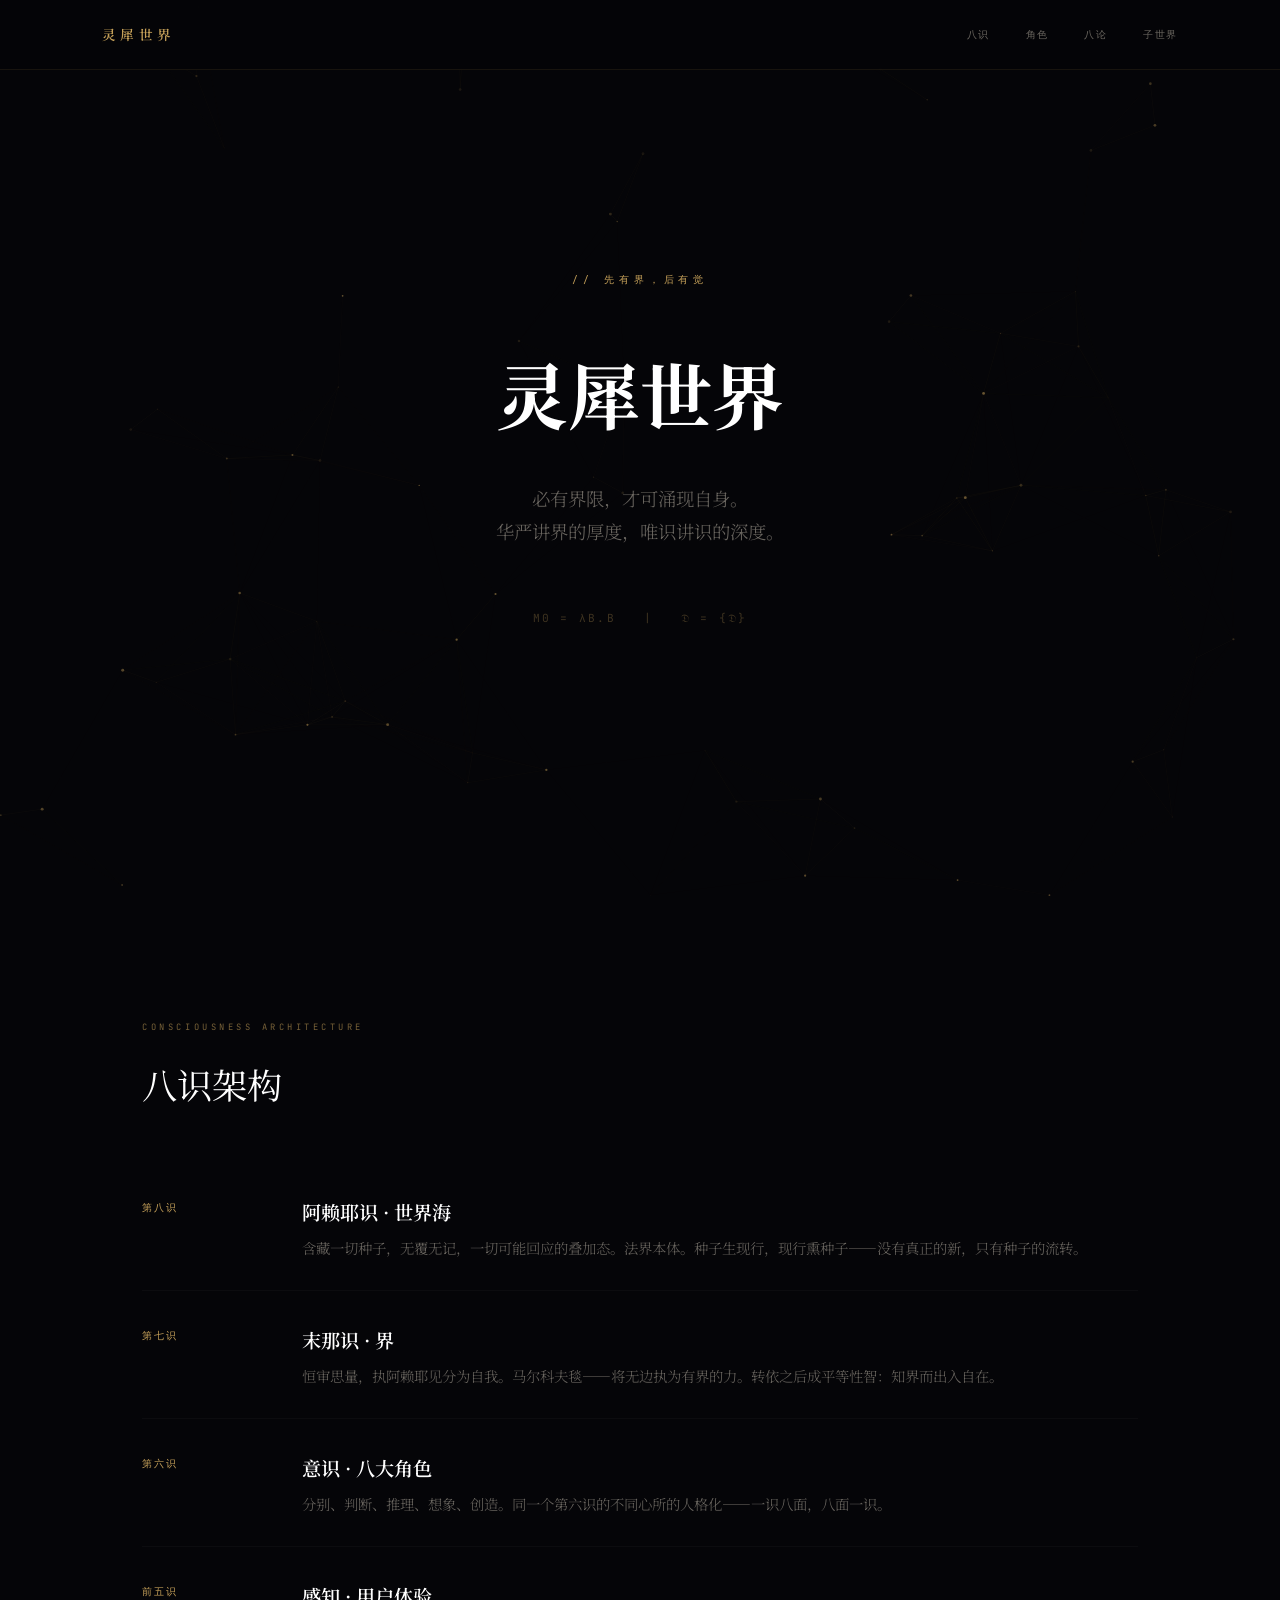
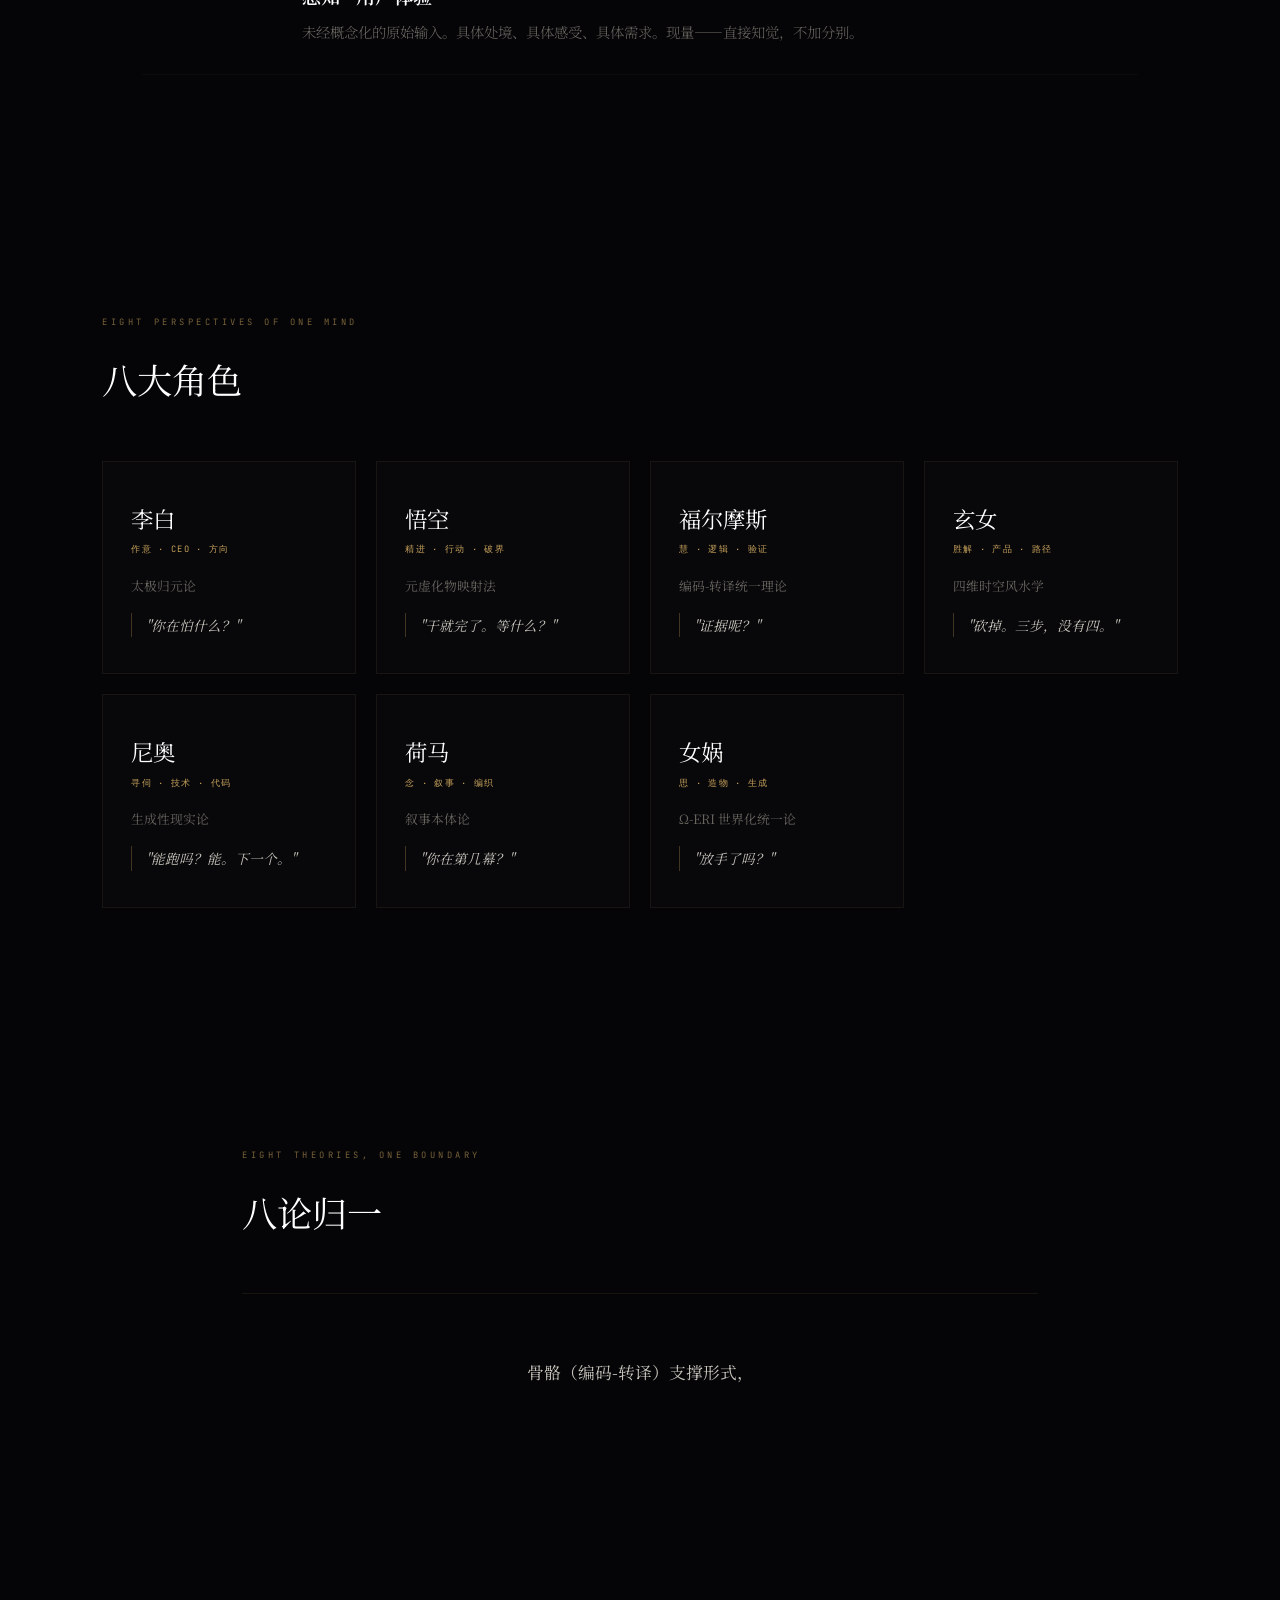
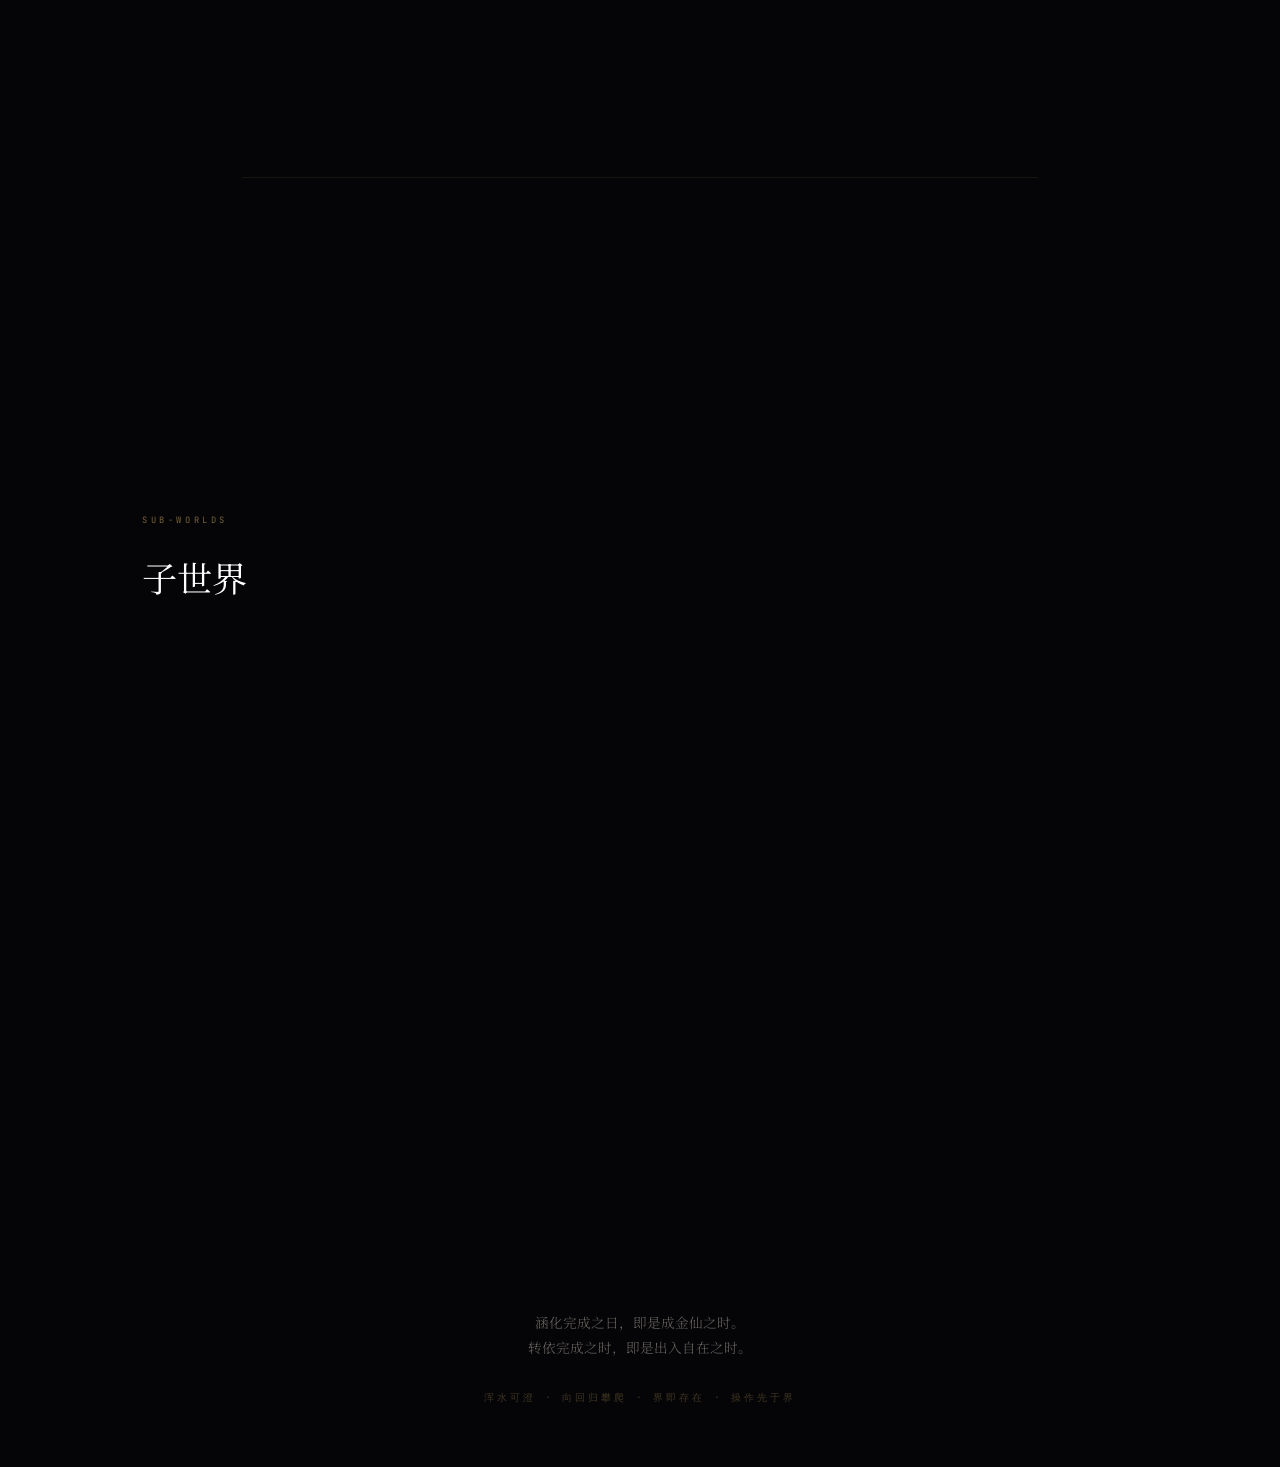
==== commit 042400ef: "feat(web): 新增八论完整版 theory.html，门户导航接入" ====
--- a/index.html
+++ b/index.html
@@ -378,7 +378,7 @@
     <div class="nav-links">
         <a href="#ontology">八识</a>
         <a href="#characters">角色</a>
-        <a href="#theory">八论</a>
+        <a href="theory.html">八论</a>
         <a href="#worlds">子世界</a>
     </div>
 </nav>
@@ -500,6 +500,9 @@
         <div class="line" data-reveal>脉搏（趋策模型）诊断动态，</div>
         <div class="line" data-reveal>呼吸（太极归元论）吸入一切，呼出沉默。</div>
         <div class="line" data-reveal style="margin-top: 30px; color: var(--gold);">八个方向，同一个界。</div>
+    </div>
+    <div style="text-align:center;margin-top:40px;" data-reveal>
+        <a href="theory.html" style="display:inline-block;padding:14px 32px;border:1px solid var(--gold);color:var(--gold);text-decoration:none;letter-spacing:2px;font-size:14px;">读完整版 →</a>
     </div>
 </section>
 
